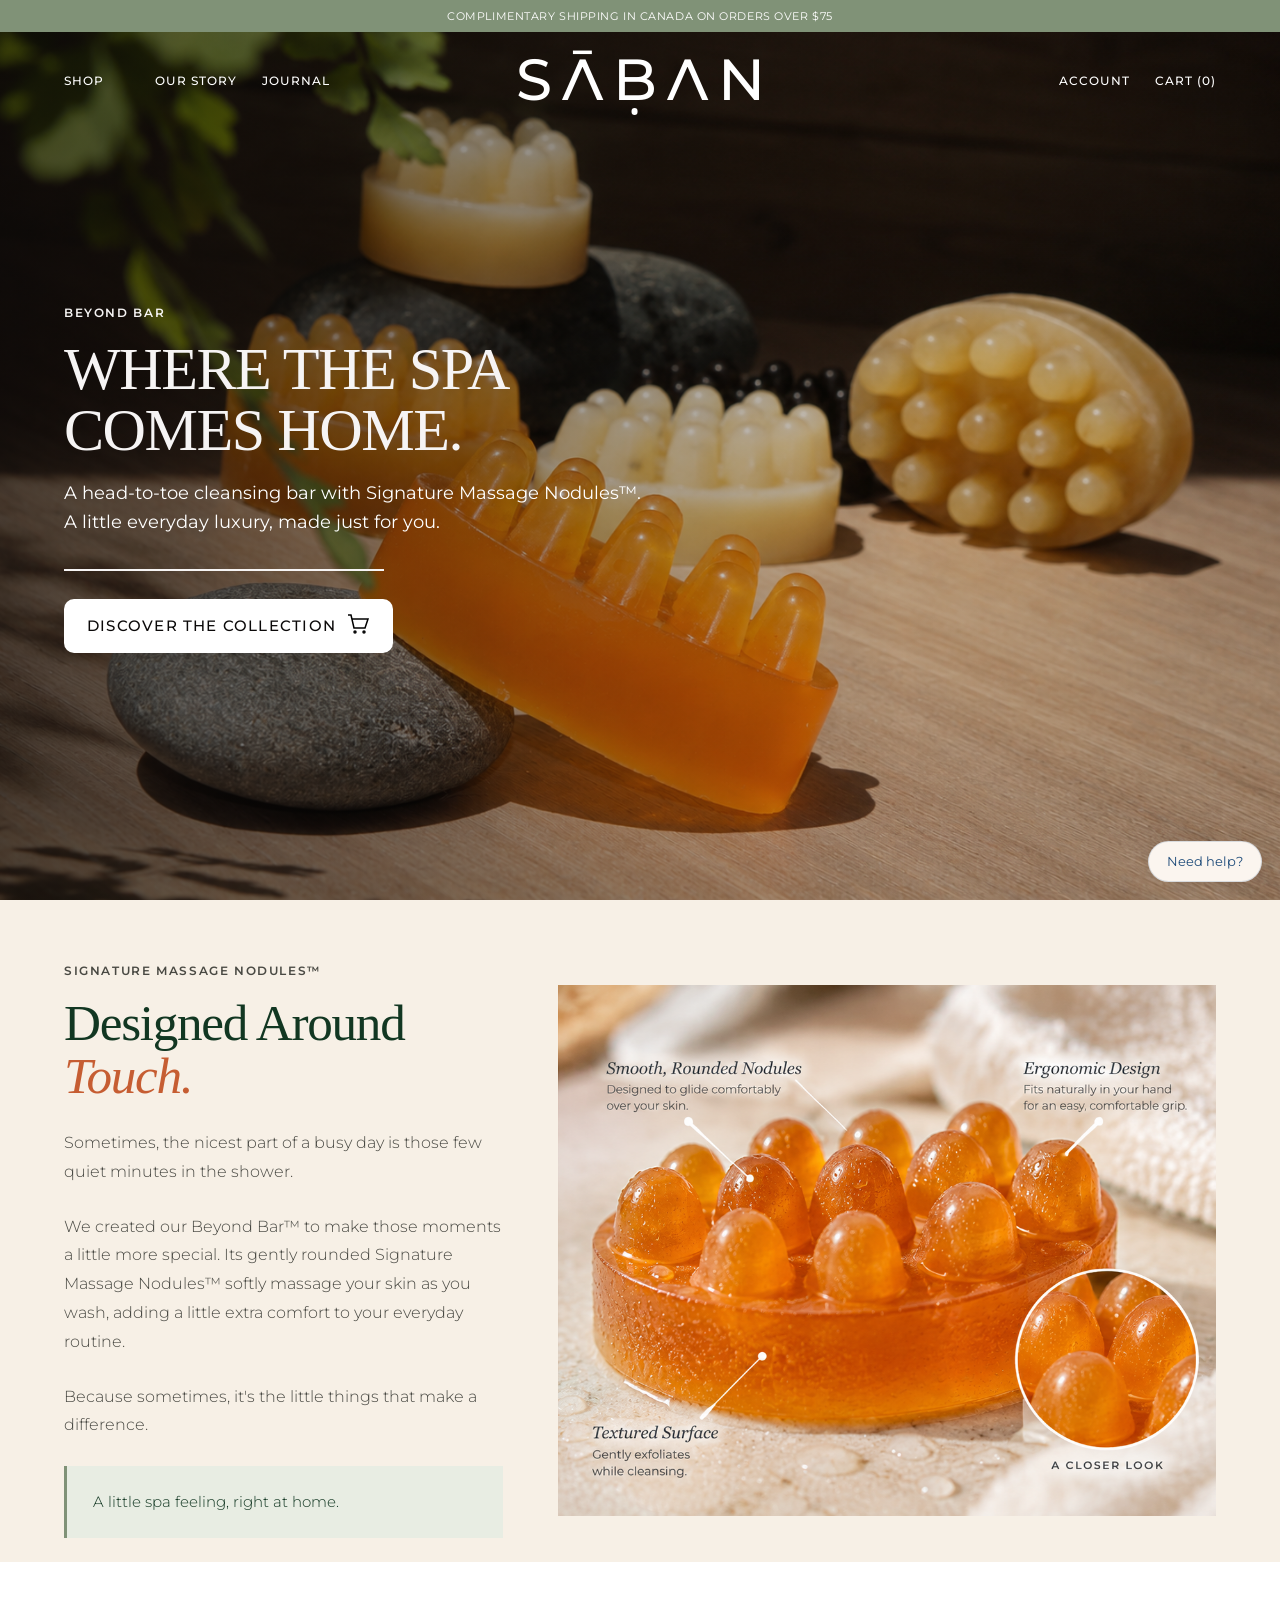
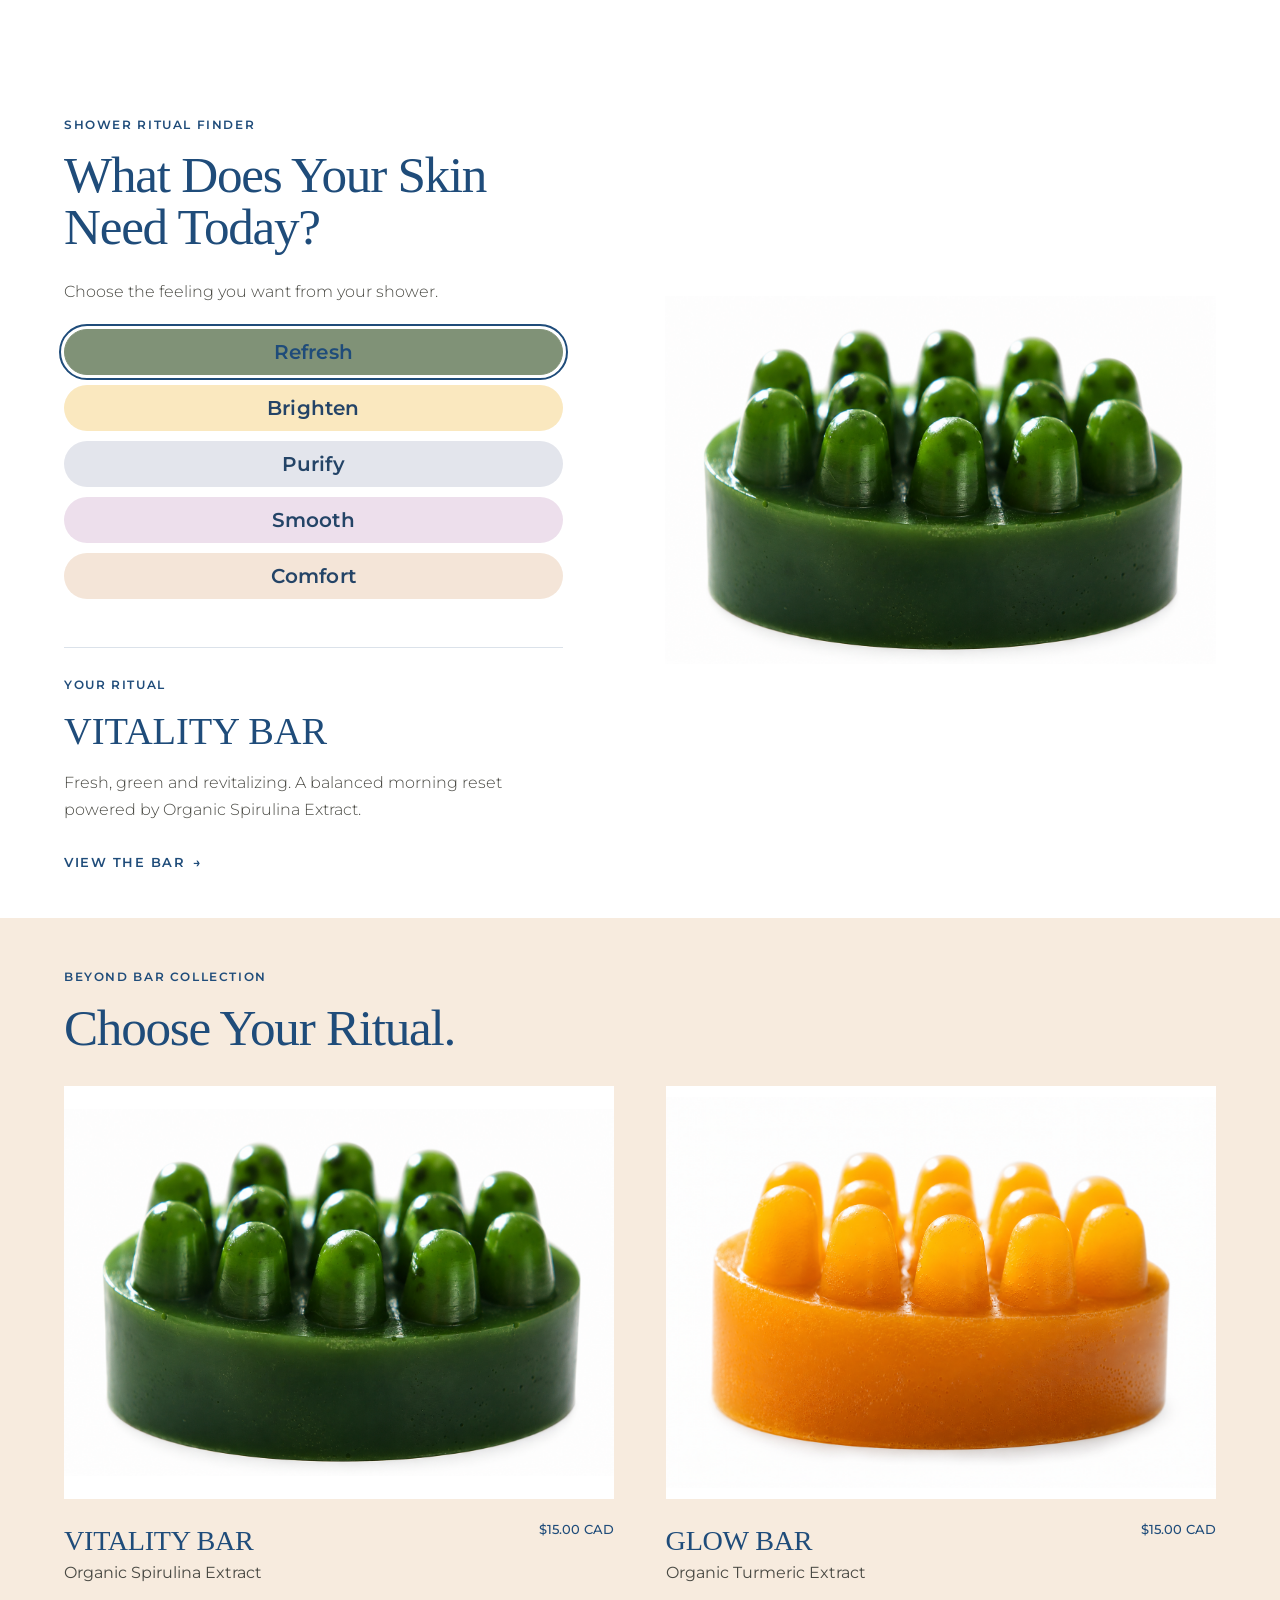
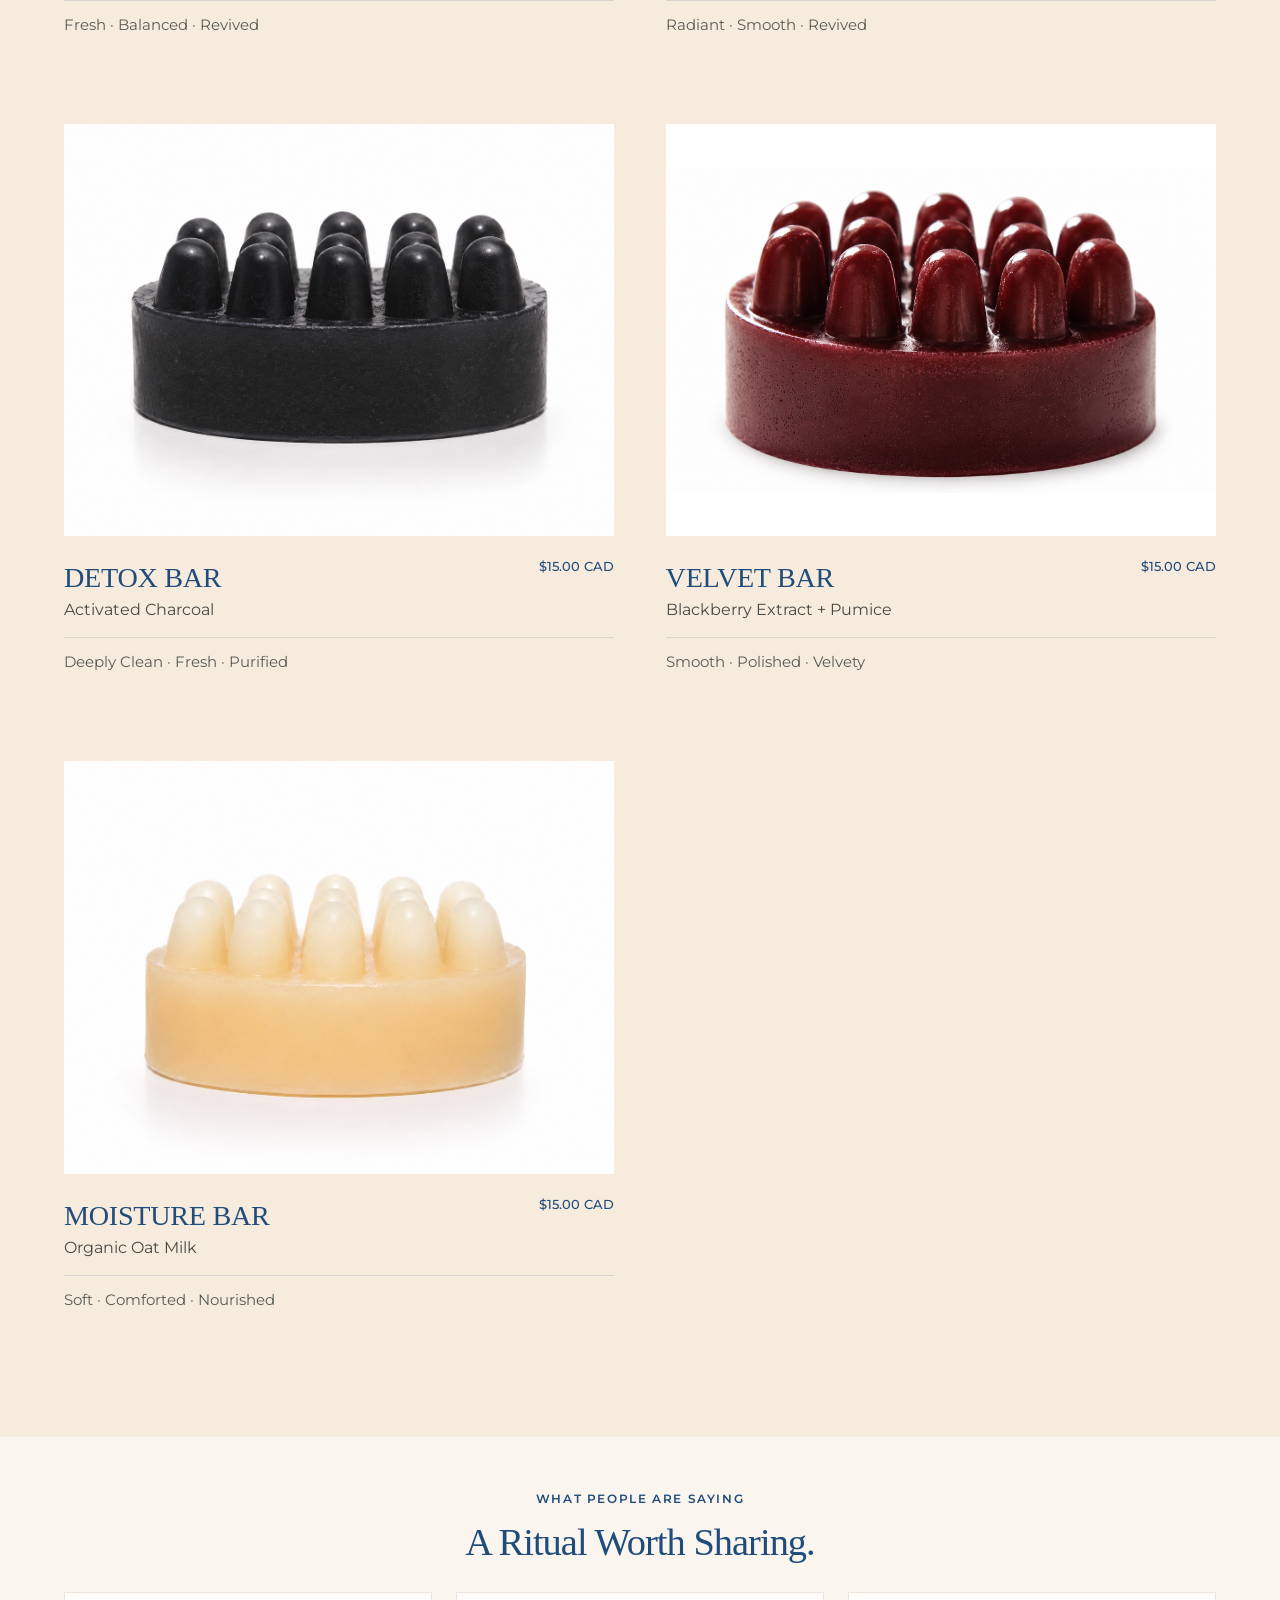
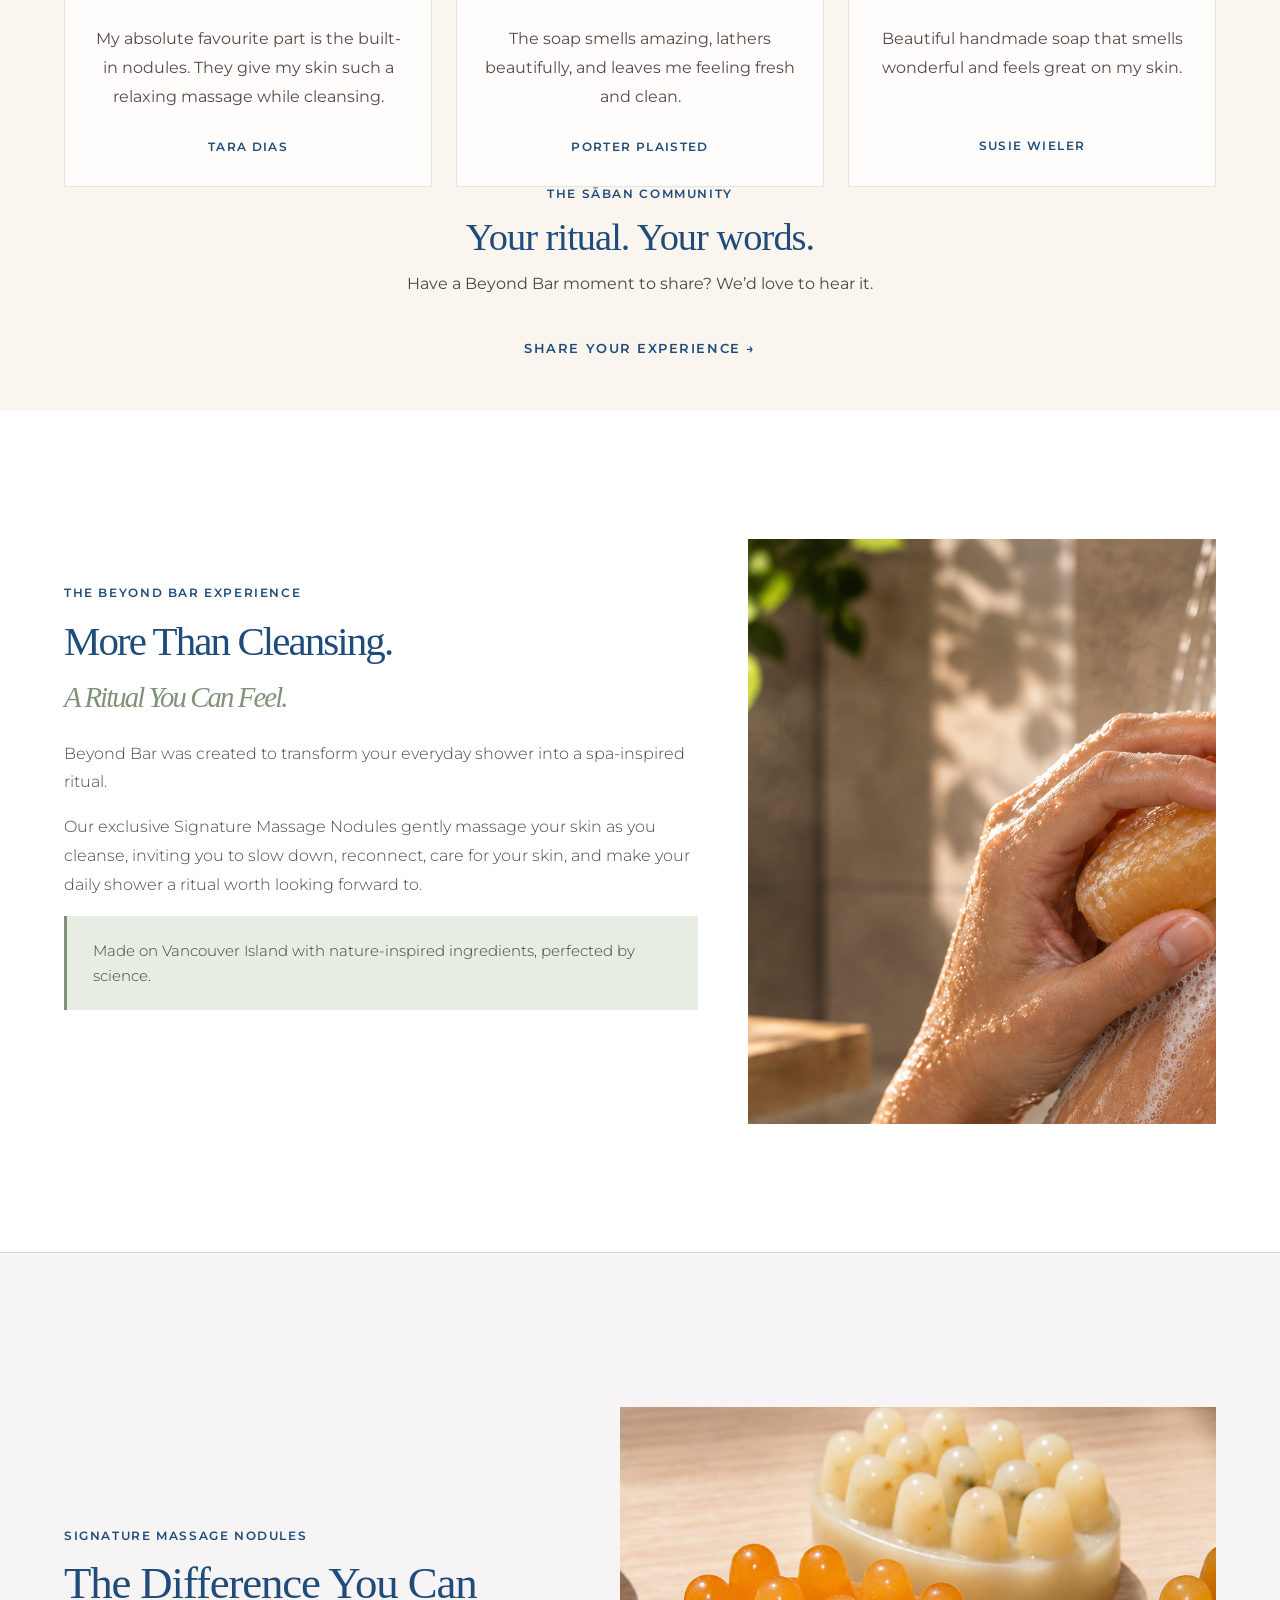
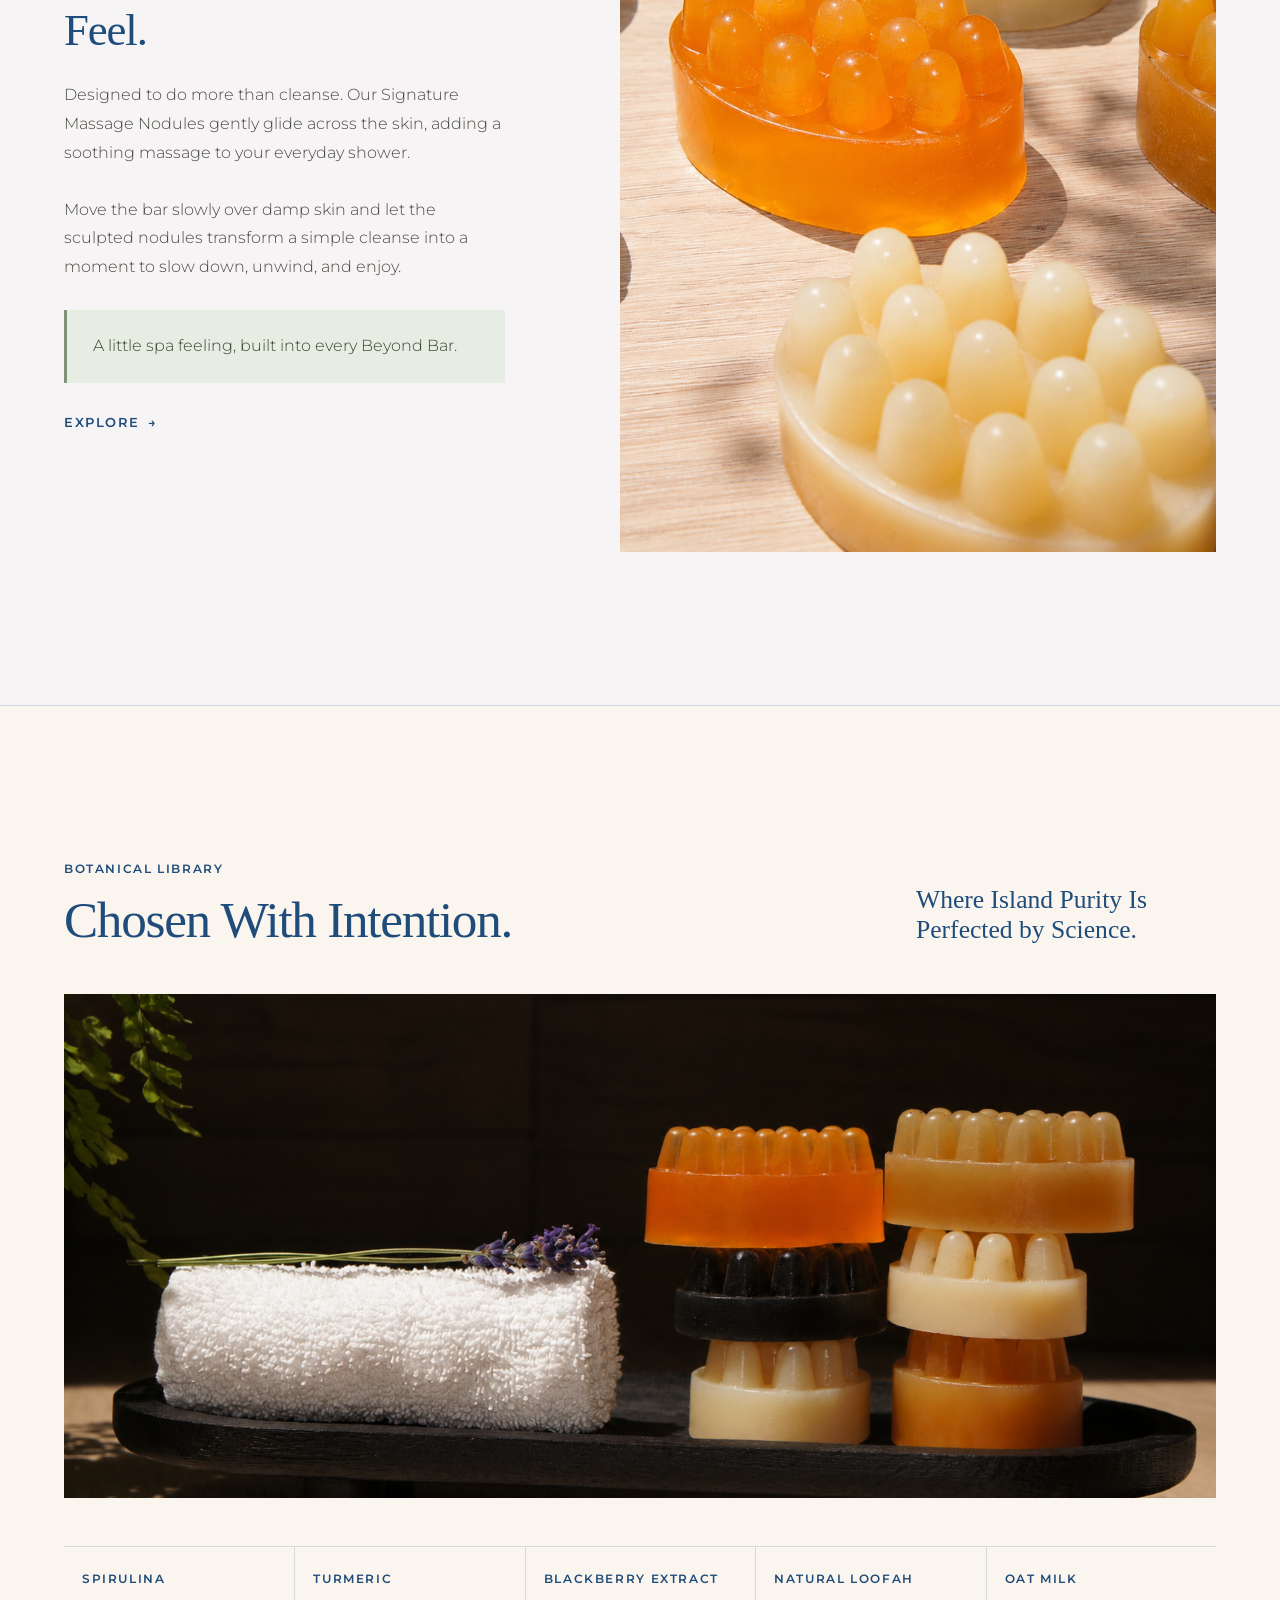
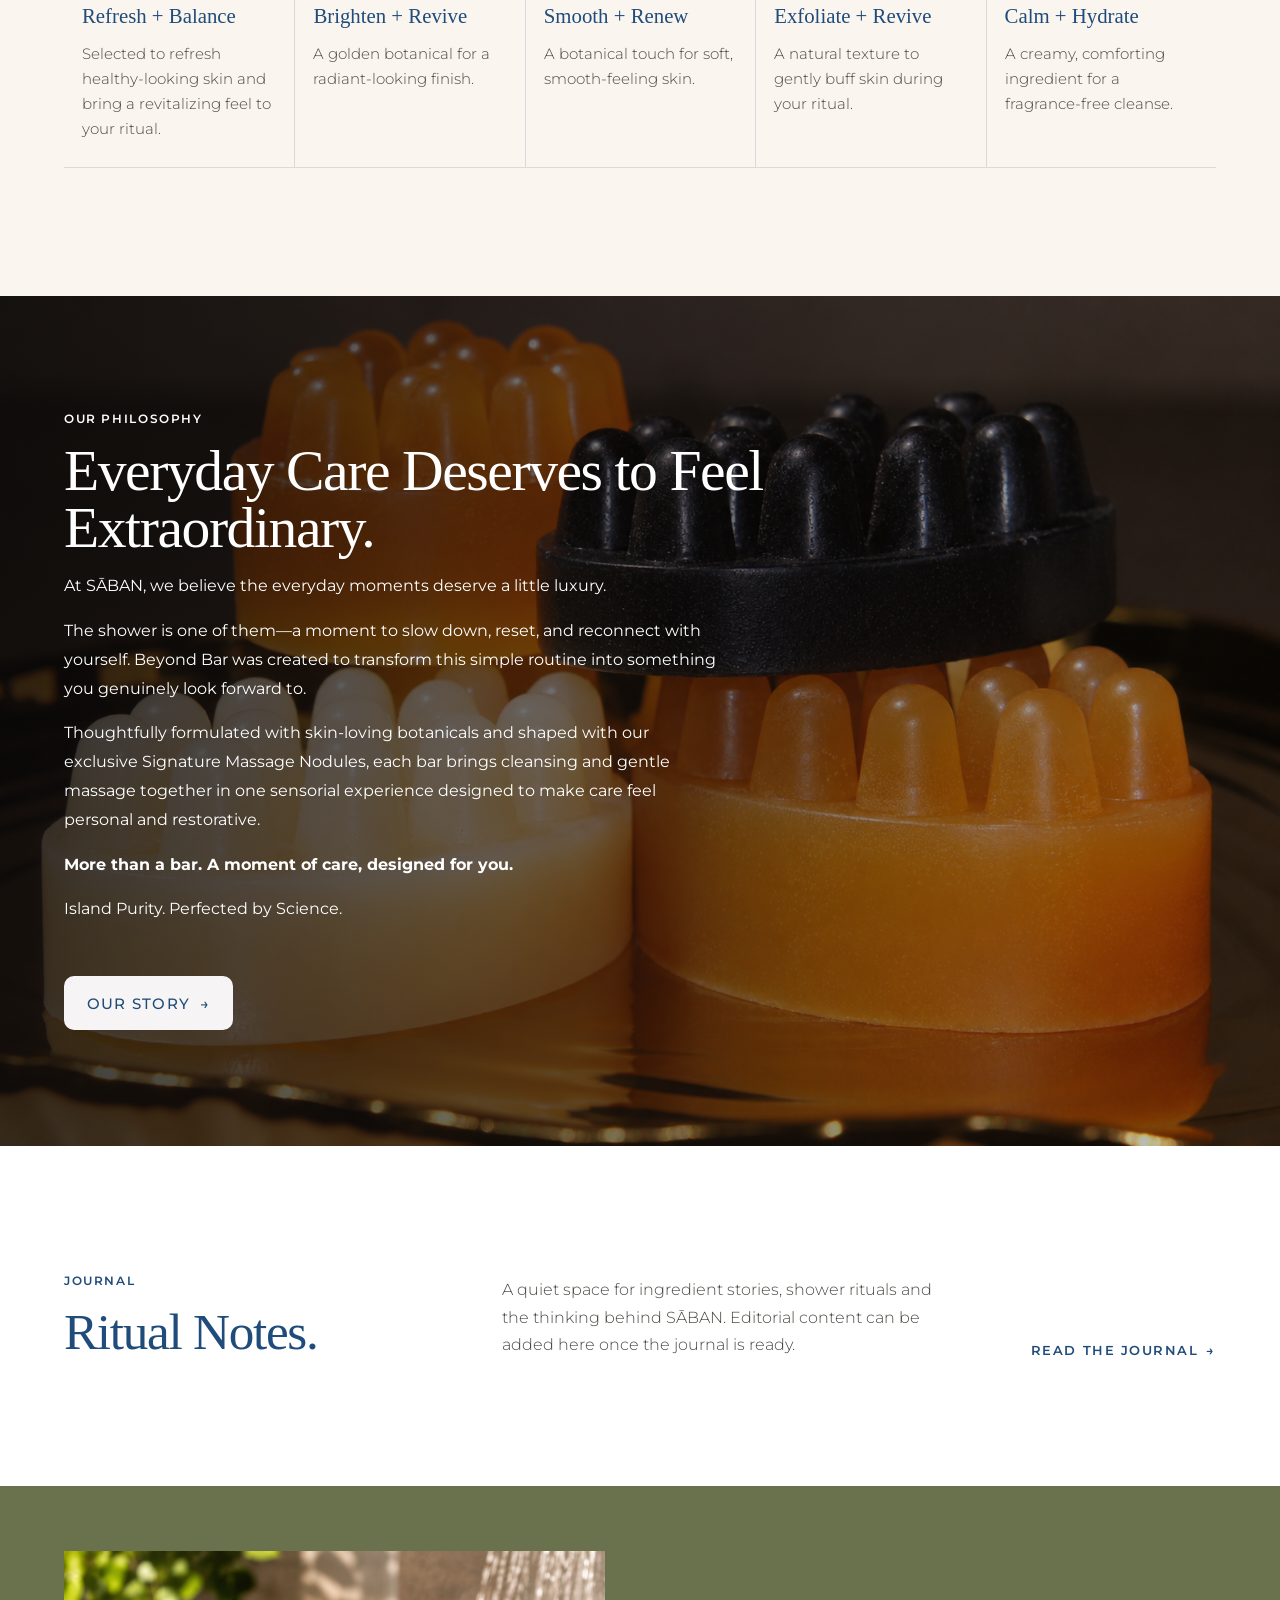
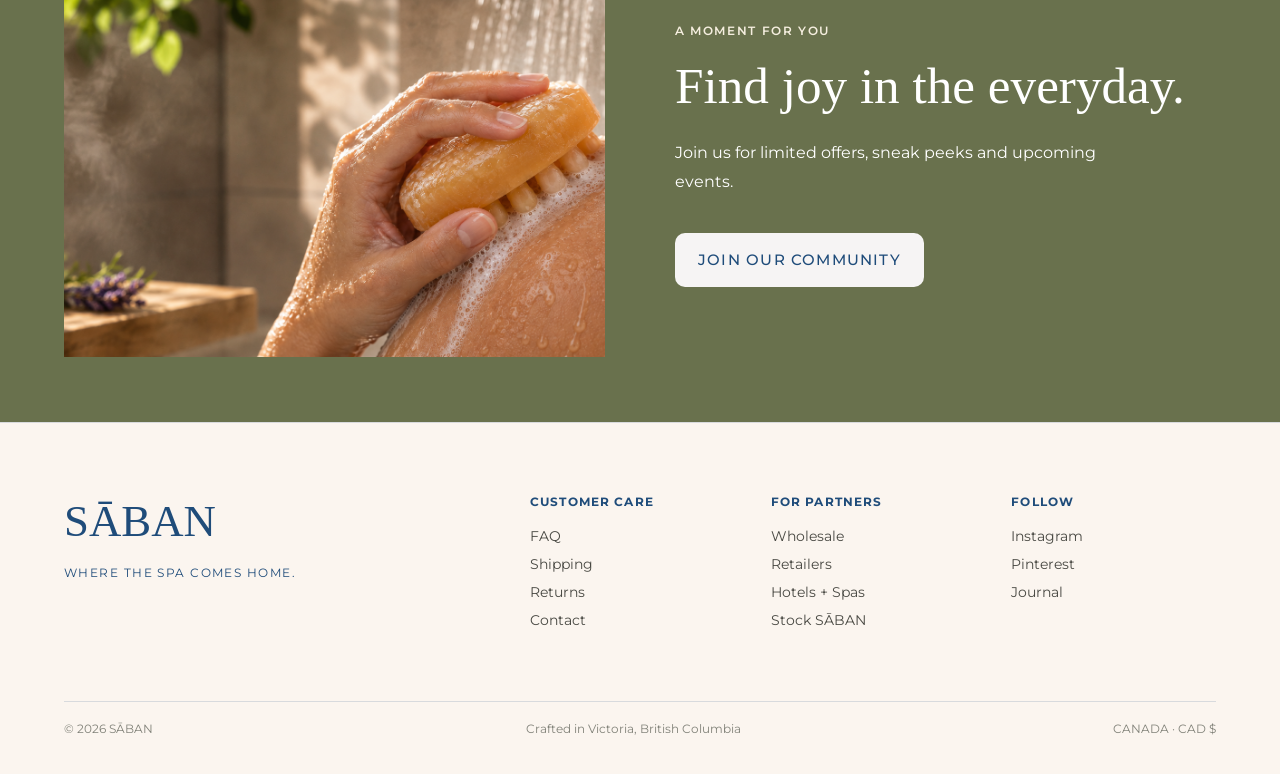
==== index.html @ e42c6128 "Update image source for Velvet Bar product" ====
<!DOCTpeg  html>
<html lang="en">
 <head>
  <meta charset="utf-8"/>
  <meta content="width=device-width, initial-scale=1.0" name="viewport"/>
<meta name="description" content="Discover SĀBAN's handcrafted cleansing bars with Signature Massage Nodules™. Thoughtfully made in Victoria, BC. Where the Spa Comes Home.">
 
<title>SĀBAN | Luxury Head-to-Toe Cleansing Bars Made in Victoria, BC</title>

  <link href="https://fonts.googleapis.com" rel="preconnect"/>
  <link crossorigin="" href="https://fonts.gstatic.com" rel="preconnect"/>
  <link href="https://fonts.googleapis.com/css2?family=Montserrat:wght@200;300;400;500;600&amp;display=swap" rel="stylesheet"/>
  <link href="style.css" rel="stylesheet"/>
 </head>
 <body>
  <a class="skip-link" href="#main-content">
   Skip to content
  </a>
  <!-- =========================
         HEADER
   ========================== -->
  <header class="site-header" data-site-header="">
   <div class="header-offer-container">
    <p class="header-offer">
     COMPLIMENTARY SHIPPING IN CANADA ON ORDERS OVER $75
    </p>
   </div>
   <div class="header-container">
    <button aria-controls="mobile-navigation" aria-expanded="false" aria-label="Open navigation" class="mobile-menu-button" data-menu-button="" type="button">
     <span>
     </span>
     <span>
     </span>
    </button>
    <nav aria-label="Main navigation" class="nav-left">
     <ul class="nav-list">
      <li>
       <a href="shop.html">
        SHOP
       </a>
      </li>
      <li>
       </a>
      </li>
      <li>
       <a href="about.html">
        OUR STORY
       </a>
      </li>
      <li>
       <a href="#journal">
        JOURNAL
       </a>
      </li>
     </ul>
    </nav>
    <p class="header-title">
     <a aria-label="SĀBAN home" class="logo-link" href="#top">
      <span class="logo-s">
       S
      </span>
      <span class="logo-a1">
       Ʌ̄
      </span>
      <span class="logo-b b-dot">
       B
      </span>
      <span class="logo-a2">
       Ʌ
      </span>
      <span class="logo-n">
       N
      </span>
     </a>
    </p>
    <nav aria-label="Utility navigation" class="nav-right">
     <ul class="nav-list nav-utility">
      <li class="utility-desktop">
       </a>
      </li>
      <li class="utility-desktop">
       <a aria-label="Account" href="#">
        ACCOUNT
       </a>
      </li>
      <li>
       <a aria-label="Cart" href="#">
        CART
        <span aria-hidden="true">
         (0)
        </span>
       </a>
      </li>
     </ul>
    </nav>
   </div>
   <!-- MOBILE MENU -->
   <nav aria-label="Mobile navigation" class="mobile-navigation" data-mobile-navigation="" hidden="" id="mobile-navigation">
    <a href="shop.html">
     SHOP
    </a>
    <a href="#experience">
     EXPERIENCE
    </a>
    <a href="about.html">
     OUR STORY
    </a>
    <a href="#journal">
     JOURNAL
    </a>
    <a href="#">
     SEARCH
    </a>
    <a href="#">
     ACCOUNT
    </a>
   </nav>
  </header>
  <main id="main-content">
   <!-- =========================
             V1 HERO
             Intentionally kept close
             to the original design.
        ========================== -->
   <section aria-labelledby="hero-title" class="hero" id="top">
    <img alt="SĀBAN body cleansing bars" class="hero-image" fetchpriority="high" src="photos/photo-1.png"/>
    <div class="hero-content">
     <p class="eyebrow hero-eyebrow">
      BEYOND BAR
     </p>
     <h1 class="hero-copy-title" id="hero-title">
      WHERE THE SPA COMES HOME.
     </h1>
     
<p class="hero-description" style="color: #ffffff !important; font-size: 18px; line-height: 1.6; max-width: 650px;">

A head-to-toe cleansing bar with Signature Massage Nodules™.<br>
A little everyday luxury, made just for you.

</p>

     <hr class="hero-divider"/>
     <a class="button button-primary" href="shop.html">
      <span>
       DISCOVER THE COLLECTION
      </span>
      <img alt="" aria-hidden="true" class="cta-cart-icon" src="icons/cart.svg"/>
     </a>
    </div>
   </section>
   
   <!-- =========================
       PRODUCT PRINCIPLES
========================= -->


         
   <section class="about-nodules">
    <div class="section-shell about-nodules-grid">
     <div class="about-editorial-copy">
      <p class="eyebrow">
       SIGNATURE MASSAGE NODULES™
      </p>
      <h2 class="section-heading saban-touch-heading">
  <span>Designed Around</span>
  <span class="saban-touch-accent">Touch.</span>
</h2>
     
<p>
  Sometimes, the nicest part of a busy day is those few quiet minutes in the shower.
</p>

<p>
  We created our Beyond Bar™ to make those moments a little more special. Its gently rounded Signature Massage Nodules™ softly massage your skin as you wash, adding a little extra comfort to your everyday routine.
</p>

<p>
  Because sometimes, it's the little things that make a difference.
</p>

      
<p class="sage-note">
  A little spa feeling, right at home.
</p>

     </div>
     <figure class="about-editorial-image">
      <img alt="Close view of smooth rounded nodules and ergonomic Beyond Bar shape" loading="lazy" src="photos/nodules-closeup.png"/>
     </figure>
    </div>
  </section>
   <!-- =========================
             SHOWER RITUAL FINDER
        ========================== -->
   <section aria-labelledby="ritual-title" class="ritual-finder section" id="ritual-finder">
    <div class="section-shell ritual-grid">
     <div class="ritual-copy">
      <p class="feature-number">
      </p>
      <p class="eyebrow">
       SHOWER RITUAL FINDER
      </p>
      <h2 class="section-heading" id="ritual-title">
       What Does Your Skin Need Today?
      </h2>
      <p class="ritual-instruction">
       Choose the feeling you want from your shower.
      </p>
      <div aria-label="Choose a ritual goal" class="ritual-options" role="group">
       <button aria-pressed="true" class="is-active" data-ritual="refresh" type="button">
        Refresh
       </button>
       <button aria-pressed="false" data-ritual="brighten" type="button">
        Brighten
       </button>
       <button aria-pressed="false" data-ritual="purify" type="button">
        Purify
       </button>
       <button aria-pressed="false" data-ritual="smooth" type="button">
        Smooth
       </button>
       <button aria-pressed="false" data-ritual="comfort" type="button">
        Comfort
       </button>
      </div>
      <div aria-live="polite" class="ritual-result">
       <p class="eyebrow">
        YOUR RITUAL
       </p>
       <h3 data-ritual-name="">
        VITALITY BAR
       </h3>
       <p data-ritual-copy="">
        Fresh, green and revitalizing.
                            A balanced morning reset powered by
                            Organic Spirulina Extract.
       </p>
       <a class="text-link" data-ritual-link="" href="vitality.html">
        VIEW THE BAR
        <span aria-hidden="true">
         →
        </span>
       </a>
      </div>
     </div>
     <figure class="ritual-media">
      <img alt="Vitality Bar" data-ritual-image="" loading="lazy" src="photos/Vitality bar.png"/>
     </figure>
    </div>
   </section>

<section aria-labelledby="collection-title" class="collection section" id="collection">
    <div class="section-shell">
     <p class="feature-number">
     </p>
     <div class="section-heading-row">
      <div>
       <p class="eyebrow">
        BEYOND BAR COLLECTION
       </p>
       <h2 class="section-heading" id="collection-title">
        Choose Your Ritual.
       </h2>
      </div>
      
     </div>
     <div class="product-grid">
      <!-- VITALITY -->
      <article class="product-card" id="vitality">
       <a aria-label="View Vitality Bar" class="product-image-link" href="vitality.html">
        <img alt="Vitality Bar with Signature Massage Nodules" loading="lazy" src="photos/Vitality bar.png"/>
       </a>
       <div class="product-card-copy">
        <div>
         <h3>
          <a href="vitality.html">
           VITALITY BAR
          </a>
         </h3>
         <p>
          Organic Spirulina Extract
         </p>
        </div>
        <p class="product-price">
         $15.00 CAD
        </p>
       </div>
       <p class="product-feel">
        Fresh · Balanced · Revived
       </p>
       </ul>
      </article>
      <!-- GLOW -->
      <article class="product-card" id="glow">
       <a aria-label="View Glow Bar" class="product-image-link" href="glow.html">
       <img alt="Glow Bar with Signature Massage Nodules" loading="lazy" src="photos/Glow massage bar (1).png"/>
       </a>
       <div class="product-card-copy">
        <div>
         <h3>
          <a href="glow.html">
           GLOW BAR
          </a>
         </h3>
         <p>
          Organic Turmeric Extract
         </p>
        </div>
        <p class="product-price">
         $15.00 CAD
        </p>
       </div>
       <p class="product-feel">
        Radiant · Smooth · Revived
       </p>
      </article>
      <!-- DETOX -->
      <article class="product-card" id="detox">
       <a aria-label="View Detox Bar" class="product-image-link" href="detox.html">
        <img alt="Detox Bar with Signature Massage Nodules" loading="lazy" src="photos/soap4.png"/>
       </a>
       <div class="product-card-copy">
        <div>
         <h3>
          <a href="detox.html">
           DETOX BAR
          </a>
         </h3>
         <p>
          Activated Charcoal
         </p>
        </div>
        <p class="product-price">
         $15.00 CAD
        </p>
       </div>
       <p class="product-feel">
        Deeply Clean · Fresh · Purified
       </p>
      </article>
      <!-- VELVET -->
      <article class="product-card" id="velvet">
       <a aria-label="View Velvet Bar" class="product-image-link" href="velvet.html">
        <img alt="Velvet Bar with Signature Massage Nodules" loading="lazy" src="photos/Velvet Soap Bar.png"/>
       </a>
       <div class="product-card-copy">
        <div>
         <h3>
          <a href="velvet.html">
           VELVET BAR
          </a>
         </h3>
         <p>
          Blackberry Extract + Pumice
         </p>
        </div>
        <p class="product-price">
         $15.00 CAD
        </p>
       </div>
       <p class="product-feel">
        Smooth · Polished · Velvety
       </p>
      </article>
      <!-- MOISTURE -->
      <article class="product-card" id="moisture">
       <a aria-label="View Moisture Bar" class="product-image-link" href="moisture.html">
        <img alt="Moisture Bar with Signature Massage Nodules" loading="lazy" src="photos/soap5.png"/>
       </a>
       <div class="product-card-copy">
        <div>
         <h3>
          <a href="moisture.html">
           MOISTURE BAR
          </a>
         </h3>
         <p>
          Organic Oat Milk
         </p>
        </div>
        <p class="product-price">
         $15.00 CAD
        </p>
       </div>
       <p class="product-feel">
        Soft · Comforted · Nourished
       </p>
      </article>
     </div>
    </div>
   </section>
   <section aria-labelledby="testimonials-title" class="testimonials section">
  
    <div class="section-shell">
         <p class="eyebrow">WHAT PEOPLE ARE SAYING</p>

         <h2 class="section-heading">
              A Ritual Worth Sharing.
         </h2>

         <div class="testimonials-grid">

              <article class="testimonial-card">
                   <p class="testimonial-quote">
                        My absolute favourite part is the built-in nodules. They give my skin such a relaxing massage while cleansing.
                   </p>

                   <p class="testimonial-author">
                        Tara Dias
                   </p>
              </article>

              <article class="testimonial-card">
                   <p class="testimonial-quote">
                        The soap smells amazing, lathers beautifully, and leaves me feeling fresh and clean.
                   </p>

                   <p class="testimonial-author">
                       Porter PlaisTed
                   </p>
              </article>

              <article class="testimonial-card">
                   <p class="testimonial-quote">
                        Beautiful handmade soap that smells wonderful and feels great on my skin.
                   </p>

                   <p class="testimonial-author">
                        <br> <br> Susie Wieler
                   </p>
              </article>

         </div>
    </div>
    
    <div class="section-shell">
     <p class="eyebrow">
      THE SĀBAN COMMUNITY
     </p>
     <h2 class="section-heading" id="testimonials-title">
      Your ritual. Your words.
     </h2>
     <div data-testimonials="">
     </div>
     <p data-review-invitation="">
      Have a Beyond Bar moment to share? We’d love to hear it.
     </p>
     <a class="text-link" href="contact.html">
      SHARE YOUR EXPERIENCE →
     </a>
    </div>
   </section>
   <!-- =========================
             THE EXPERIENCE
        ========================== -->
   <section aria-labelledby="experience-title" class="experience-intro section" id="experience">
    <div class="section-shell experience-intro-grid">
     <div class="experience-copy">
      <p class="eyebrow">
       THE BEYOND BAR EXPERIENCE
      </p>
      <h2 class="display-heading" id="experience-title">
       <span class="experience-title-main">
        More Than Cleansing.
       </span>
       <span class="experience-title-sub">
        A Ritual You Can Feel.
       </span>
      </h2>
      <div class="lead-copy">
       <p>
        Beyond Bar was created to transform your everyday shower into a spa-inspired ritual.
       </p>
       <p>
        Our exclusive Signature Massage Nodules gently massage your skin as you cleanse, inviting you to slow down, reconnect, care for your skin, and make your daily shower a ritual worth looking forward to.
       </p>
       <p class="sage-note">
        Made on Vancouver Island with nature-inspired ingredients, perfected by science.
       </p>
      </div>
       <span aria-hidden="true">
       </span>
      </a>
     </div>
     <figure class="editorial-media experience-intro-media">
      <img alt="SĀBAN Beyond Bar collection arranged in warm natural light" loading="lazy" src="photos/shower-ritual.png"/>
     </figure>
    </div>
   </section>
   <!-- =========================
             EXPERIENCE DETAILS
        ========================== -->
   <section aria-label="SĀBAN experience features" class="experience-details" id="experience-details">
    <!-- 01 -->
    <!-- 02 -->
    <article class="feature-row section-shell">
     <div class="feature-copy">
      <p class="eyebrow">
       SIGNATURE MASSAGE NODULES
      </p>
      <h2 class="feature-heading">
       The Difference You Can Feel.
      </h2>
      <p>
       Designed to do more than cleanse. Our Signature Massage Nodules gently glide across the skin, adding a soothing massage to your everyday shower.
      </p>
      <p>
       Move the bar slowly over damp skin and let the sculpted nodules transform a simple cleanse into a moment to slow down, unwind, and enjoy.
      </p>
      <p class="sage-note">
       A little spa feeling, built into every Beyond Bar.
      </p>
      <a class="text-link" href="about.html">
       EXPLORE
       <span aria-hidden="true">
        →
       </span>
      </a>
     </div>
     <figure class="editorial-media" id="nodules">
      <img alt="Overhead view of SĀBAN bars showing the Signature Massage Nodules" loading="lazy" src="photos/nodules-collection.png"/>
     </figure>
    </article>
   </section>
   <!-- =========================
             COLLECTION
        ========================== -->
   
   
   <!-- =========================
             BOTANICAL LIBRARY
        ========================== -->
   <section aria-labelledby="botanical-title" class="botanical section" id="botanical-library">
    <div class="section-shell">
     <div class="botanical-heading">
      <div>
       <p class="feature-number">
       </p>
       <p class="eyebrow">
        BOTANICAL LIBRARY
       </p>
       <h2 class="section-heading" id="botanical-title">
        Chosen With Intention.
       </h2>
      </div>
      <p class="botanical-aside">
       Where Island Purity Is Perfected by Science.
      </p>
     </div>
     <!--
                    Replace this with dedicated botanical
                    photography later if/when available.
                -->
     <figure class="botanical-media">
      <img alt="SĀBAN Beyond Bar collection photographed from above" loading="lazy" src="photos/photo-2.png"/>
     </figure>
     <div class="botanical-grid">
      <article>
       <p class="eyebrow">
        Spirulina
       </p>
       <h3>
        Refresh + Balance
       </h3>
       <p>
        Selected to refresh healthy-looking skin and bring a revitalizing feel to your ritual.
       </p>
      </article>
      <article>
       <p class="eyebrow">
        Turmeric
       </p>
       <h3>
        Brighten + Revive
       </h3>
       <p>
        A golden botanical for a radiant-looking finish.
       </p>
      </article>
      <article>
       <p class="eyebrow">
        Blackberry Extract
       </p>
       <h3>
        Smooth + Renew
       </h3>
       <p>
        A botanical touch for soft, smooth-feeling skin.
       </p>
      </article>
      <article>
       <p class="eyebrow">
        Natural Loofah
       </p>
       <h3>
        Exfoliate + Revive
       </h3>
       <p>
        A natural texture to gently buff skin during your ritual.
       </p>
      </article>
      <article>
       <p class="eyebrow">
        Oat Milk
       </p>
       <h3>
        Calm + Hydrate
       </h3>
       <p>
        A creamy, comforting ingredient for a fragrance-free cleanse.
       </p>
      </article>
     </div>
    </div>
   </section>
   <!-- =========================
             OUR STORY
        ========================== -->
   <section aria-labelledby="story-title" class="story" id="story">
    <img alt="SĀBAN spa-inspired brand atmosphere" class="story-image" loading="lazy" src="photos/collection-story.png"/>
    <div class="story-overlay">
    </div>
    <div class="section-shell story-content">
     <p class="eyebrow">
      OUR PHILOSOPHY
     </p>
     <h2 class="story-title" id="story-title">
      Everyday Care Deserves to Feel Extraordinary.
     </h2>
     <div class="story-copy">
      <p>
       At SĀBAN, we believe the everyday moments deserve a little luxury.
      </p>
      <p>
       The shower is one of them—a moment to slow down, reset, and reconnect with yourself. Beyond Bar was created to transform this simple routine into something you genuinely look forward to.
      </p>
      <p>
       Thoughtfully formulated with skin-loving botanicals and shaped with our exclusive Signature Massage Nodules, each bar brings cleansing and gentle massage together in one sensorial experience designed to make care feel personal and restorative.
      </p>
      <p>
       <strong>
        More than a bar. A moment of care, designed for you.
       </strong>
      </p>
      <p>
       Island Purity. Perfected by Science.
      </p>
     </div>
     <a class="button button-light" href="about.html">
      OUR STORY
      <span aria-hidden="true">
       →
      </span>
     </a>
    </div>
   </section>
   <!-- =========================
             JOURNAL
        ========================== -->
   <section aria-labelledby="journal-title" class="journal section" id="journal">
    <div class="section-shell journal-grid">
     <div>
      <p class="eyebrow">
       JOURNAL
      </p>
      <h2 class="section-heading" id="journal-title">
       Ritual Notes.
      </h2>
     </div>
     <p>
      A quiet space for ingredient stories,
                    shower rituals and the thinking behind SĀBAN.
                    Editorial content can be added here once
                    the journal is ready.
     </p>
     <a class="text-link" href="#">
      READ THE JOURNAL
      <span aria-hidden="true">
       →
      </span>
     </a>
    </div>
   </section>
  </main>
  <!-- =========================
         FOOTER
    ========================== -->
  <section class="community-banner">
   <div class="section-shell community-grid">
    <img alt="Beyond Bar as part of a relaxing shower ritual" loading="lazy" src="photos/shower-ritual.png"/>
    <div>
     <p class="eyebrow">
      A MOMENT FOR YOU
     </p>
     <h2>
      Find joy in the everyday.
     </h2>
     <p>
      Join us for limited offers, sneak peeks and upcoming events.
     </p>
     <button class="button button-light" data-open-community="" type="button">
      JOIN OUR COMMUNITY
     </button>
    </div>
   </div>
  </section>
  <footer class="site-footer">
   <div class="section-shell footer-top">
    <div class="footer-brand">
     <a aria-label="SĀBAN home" class="footer-logo" href="#top">
      SĀBAN
     </a>
     <p>
      WHERE THE SPA COMES HOME.
     </p>
    </div>
    <div class="footer-groups">
     <div>
      <h2>
       CUSTOMER CARE
      </h2>
      <a href="faq.html">
       FAQ
      </a>
      <a href="shipping.html#shipping">
       Shipping
      </a>
      <a href="shipping.html#returns">
       Returns
      </a>
      <a href="contact.html">
       Contact
      </a>
     </div>
     <div>
      <h2>
       FOR PARTNERS
      </h2>
      <a href="contact.html">
       Wholesale
      </a>
      <a href="contact.html">
       Retailers
      </a>
      <a href="contact.html">
       Hotels + Spas
      </a>
      <a href="contact.html">
       Stock SĀBAN
      </a>
     </div>
     <div>
      <h2>
       FOLLOW
      </h2>
      <a href="#">
       Instagram
      </a>
      <a href="#">
       Pinterest
      </a>
      <a href="#journal">
       Journal
      </a>
     </div>
    </div>
   </div>
   <div class="section-shell footer-bottom">
    <p>
     ©
     <span data-year="">
     </span>
     SĀBAN
    </p>
    <p>
     Crafted in Victoria, British Columbia
    </p>
    <p>
     CANADA · CAD $
     <span class="payment-methods" data-payment-methods="" hidden="">
     </span>
    </p>
   </div>
  </footer>
  <script src="config.js">
  </script>
  <script defer="" src="script.js">
  </script>
  <dialog aria-labelledby="community-title" class="community-dialog">
   <button aria-label="Close community signup" class="dialog-close" type="button">
    ×
   </button>
   <div class="community-dialog-copy">
    <p class="eyebrow">
     SĀBAN
    </p>
    <h2 id="community-title">
     Join Our Community
    </h2>
    <p>
     Sign up for limited offers, sneak peeks and upcoming events.
    </p>
    <form data-newsletter="">
     <label for="newsletter-email">
      Email address
     </label>
     <input autocomplete="email" id="newsletter-email" name="email" placeholder="Email" required="" type="email"/>
     <label class="consent">
      <input name="consent" required="" type="checkbox"/>
      I agree to receive SĀBAN emails. I can unsubscribe at any time.
     </label>
     <button class="button button-light" type="submit">
      SUBSCRIBE
     </button>
     <p data-newsletter-status="" role="status">
     </p>
    </form>
   </div>
  </dialog>
  <a aria-label="Contact SĀBAN for help" class="help-bubble" href="contact.html">
   Need help?
  </a>
 </body>
</html>
---- style.css ----
:root {
    --Dusk-Blue: #1F4C7A;
    --Spicy-Paprika: #D76133;
    --Dusty-Olive: #809277;
    --Warm-Ivory: #F6F4F4;
    --Linen: #FBF5EF;

    --White: #FFFFFF;
    --Ink: #0B0909;
    --Text: #494943;
    --Muted: #818279;
    --Collection-Background: #F7EBDE;

    --Primary-font: "Avenir Next", "Montserrat", sans-serif;
    --Secondary-font: "Montserrat", sans-serif;

    --header-offer-height: 32px;
    --header-nav-height: 96px;

    --page-gutter: clamp(20px, 5vw, 72px);
    --content-width: 1280px;

    --line: rgba(31, 76, 122, 0.16);
}


/* ==============================
   GLOBAL
================================ */

*,
*::before,
*::after {
    box-sizing: border-box;
}


html {
    scroll-behavior: smooth;
}


body {
    margin: 0;

    color: var(--Text);
    background: #F7F0E6;

    font-family: var(--Secondary-font);

    -webkit-font-smoothing: antialiased;
}


body.menu-open {
    overflow: hidden;
}


img {
    display: block;

    width: 100%;
    max-width: 100%;
}


a {
    color: inherit;
}


button,
a {
    -webkit-tap-highlight-color: transparent;
}


button {
    font: inherit;
}


.skip-link {
    position: fixed;

    top: 8px;
    left: 8px;

    z-index: 3000;

    padding: 10px 14px;

    background: var(--White);
    color: var(--Dusk-Blue);

    transform: translateY(-160%);
}


.skip-link:focus {
    transform: translateY(0);
}


.section {
    padding: clamp(80px, 10vw, 144px) 0;
}


.section-shell {
    width: min(
        calc(100% - (2 * var(--page-gutter))),
        var(--content-width)
    );

    margin-inline: auto;
}



/* ==============================
   TYPOGRAPHY
================================ */

.eyebrow {
    margin: 0 0 16px;

    color: var(--Dusk-Blue);

    font-size: 0.72rem;
    font-weight: 600;
    line-height: 1.35;

    letter-spacing: 0.14em;

    text-transform: uppercase;
}


.display-heading,
.section-heading,
.feature-heading,
.story-title {
    margin: 0;

    color: var(--Dusk-Blue);

    font-family:
        Georgia,
        "Times New Roman",
        serif;

    font-weight: 400;

    letter-spacing: -0.025em;
}


.display-heading {
    max-width: 900px;

    font-size: clamp(
        3rem,
        6vw,
        6.5rem
    );

    line-height: 0.98;
}


.section-heading {
    font-size: clamp(
        2.5rem,
        4vw,
        4.8rem
    );

    line-height: 1.02;
}


.feature-heading {


    font-size: clamp(
        2.1rem,
        3.5vw,
        4.2rem
    );

    line-height: 1.04;
}


.lead-copy {
    max-width: 850px;

    margin: 36px 0 0;

    font-size: clamp(
        1.05rem,
        1.6vw,
        1.35rem
    );

    font-weight: 300;
    line-height: 1.8;
}



/* ==============================
   TEXT LINKS
================================ */

.text-link {
    position: relative;

    display: inline-flex;

    align-items: center;

    gap: 8px;

    margin-top: 32px;

    color: var(--Dusk-Blue);

    font-size: 0.8rem;
    font-weight: 600;

    letter-spacing: 0.12em;

    text-decoration: none;
}


.text-link::after {
    content: "";

    position: absolute;

    right: 0;
    bottom: -6px;
    left: 0;

    height: 1px;

    background: currentColor;

    transform: scaleX(0);
    transform-origin: left;

    transition:
        transform 220ms ease;
}


.text-link:hover::after,
.text-link:focus-visible::after {
    transform: scaleX(1);
}



/* ==============================
   HEADER
================================ */

.site-header {
    position: fixed;

    inset: 0 0 auto;

    z-index: 1000;

    width: 100%;
}


.header-offer-container {
    display: flex;

    align-items: center;
    justify-content: center;

    min-height: var(--header-offer-height);

    padding: 6px 20px;

    background: var(--Dusty-Olive);
}


.header-offer {
    margin: 0;

    color: var(--White);

    font-size: 0.7rem;
    font-weight: 400;

    letter-spacing: 0.05em;

    text-align: center;
}


.header-container {
    display: grid;

    grid-template-columns:
        minmax(0, 1fr)
        auto
        minmax(0, 1fr);

    align-items: center;

    min-height: var(--header-nav-height);

    padding:
        10px
        var(--page-gutter);

    background: transparent;

    border-bottom:
        1px solid transparent;

    transition:
        background-color 220ms ease,
        box-shadow 220ms ease,
        border-color 220ms ease;
}


.nav-left,
.nav-right {
    min-width: 0;
}


.nav-right {
    justify-self: end;
}


.nav-list {
    display: flex;

    align-items: center;

    gap: clamp(
        14px,
        2vw,
        28px
    );

    margin: 0;
    padding: 0;

    list-style: none;
}


.nav-list a {
    position: relative;

    display: inline-block;

    color: var(--Ink);

    font-family: var(--Primary-font);

    font-size: 0.76rem;
    font-weight: 500;

    letter-spacing: 0.08em;

    text-decoration: none;
}


.nav-list a::after {
    content: "";

    position: absolute;

    right: 0;
    bottom: -6px;
    left: 0;

    height: 1px;

    background: currentColor;

    transform: scaleX(0);
    transform-origin: left;

    transition:
        transform 220ms ease;

}



.nav-list a:hover::after,
.nav-list a:focus-visible::after {
    transform: scaleX(1);
}



/* ==============================
   LOGO
================================ */

.header-title {
    display: flex;
    flex: 1;
    align-items: center;
    justify-content: center;
    margin: 0;
    font-family: var(--Primary-font);
    text-align: center;
}

.logo-link {
    display: flex;
    align-items: center;
    gap: 10px;
    color: #FFFFFF;
    font-size: 3.6rem;
    font-weight: 500;
    line-height: 1;
    text-decoration: none;
}

.logo-s,
.logo-a1,
.logo-b,
.logo-a2,
.logo-n {
    color: black;
    transition: color 0.5s ease;
}

.b-dot {
    position: relative;
    display: inline-block;
}

.b-dot::after {
    content: "";
    position: absolute;
    bottom: -0.12em;
    left: 50%;
    width: 0.12em;
    height: 0.12em;
    border-radius: 50%;
    background-color: black;
    transform: translateX(-50%);
    transition: background-color 0.5s ease;
}


/* ==============================
   HEADER HOVER / SCROLL
================================ */

.site-header:hover .header-container,
.site-header.scrolled .header-container,
.site-header.menu-open .header-container {
    background: var(--White);

    border-bottom-color: var(--line);

    box-shadow:
        0 2px 14px
        rgba(0, 0, 0, 0.06);
}


.site-header:hover .logo-s,
.site-header:hover .logo-b,
.site-header:hover .logo-n,
.site-header.scrolled .logo-s,
.site-header.scrolled .logo-b,
.site-header.scrolled .logo-n,
.site-header.menu-open .logo-s,
.site-header.menu-open .logo-b,
.site-header.menu-open .logo-n {
    color: var(--Dusk-Blue);
}


.site-header:hover .logo-a1,
.site-header.scrolled .logo-a1,
.site-header.menu-open .logo-a1 {
    color: var(--Spicy-Paprika);
}


.site-header.menu-open .logo-a2,
.site-header:hover .b-dot::after,
.site-header.scrolled .b-dot::after,
.site-header.menu-open .b-dot::after {
    color: var(--Dusty-Olive);
    background: var(--Dusty-Olive);
}

.site-header:hover .logo-a2,
.site-header.scrolled .logo-a2{
    color: var(--Dusty-Olive)
}


.mobile-menu-button,
.mobile-navigation {
    display: none;
}



/* ==============================
   HERO
================================ */

.hero {
    position: relative;

    width: 100%;

    height: 100vh;
    height: 100svh;

    min-height: 700px;

    overflow: hidden;
}


.hero::after {
    content: "";

    position: absolute;

    inset: 0;

    z-index: 1;

    pointer-events: none;

    background:
        radial-gradient(
            ellipse at 15% 50%,

            rgba(11, 9, 9, 0.25) 0%,
            rgba(11, 9, 9, 0.20) 20%,
            rgba(11, 9, 9, 0.15) 40%,
            rgba(11, 9, 9, 0.10) 60%,
            rgba(11, 9, 9, 0.05) 65%,
            rgba(11, 9, 9, 0) 75%
        );
}


.hero-image {
    position: absolute;

    inset: 0;

    z-index: 0;

    width: 100%;
    height: 100%;

    object-fit: fill;

    object-position: 96% 100%;

    transform:
        translate(7.5%, 5%)
        scale(1.15);
}


.hero-content {
    position: absolute;

    top: 25%;
    left: 7%;

    z-index: 2;

    display: flex;

    flex-direction: column;

    align-items: flex-start;

    width: min(
        560px,
        40vw
    );
}


.hero-eyebrow {
    color: var(--Warm-Ivory);
}


.hero-copy-title {
    margin: 0;

    color: var(--Warm-Ivory);

    font-family: var(--Primary-font);

    font-size: clamp(
        2.75rem,
        3.65vw,
        3.85rem
    );

    font-weight: 400;

    line-height: 1.08;

    letter-spacing: 0.02em;
}


.hero-divider {
    width: 320px;
    max-width: 100%;

    height: 2px;

    margin: 14px 0 28px;

    border: 0;

    background: var(--Warm-Ivory);
}

/* =========================================
   TESTIMONIALS
========================================= */

.testimonials-section {
    padding: clamp(80px, 10vw, 144px) 0;
}


.testimonials-grid {
  display: grid;
  grid-template-columns: repeat(3, 1fr);
  gap: 24px;
  margin-top: 30px;
}

.testimonial-card {
  padding: 32px 28px;
  background: #fffdfb;
  border: 1px solid #eee3da;
}

.testimonial-quote {
  margin: 0;
  color: #514c48;
  font-size: 1rem;
  font-weight: 400;
  line-height: 1.8;
}

.testimonial-author {
    margin: 28px 0 0;

    color: var(--Dusk-Blue);

    font-size: 0.72rem;
    font-weight: 600;
    letter-spacing: 0.12em;

    text-transform: uppercase;
}

@media (max-width: 900px) {
    .testimonials-grid {
        grid-template-columns: 1fr;
    }
}

/* ==============================
   BUTTONS
================================ */

.button {
    display: inline-flex;

    align-items: center;
    justify-content: center;

    gap: 10px;

    min-height: 54px;

    padding: 14px 22px;

    border:
        1px solid transparent;

    border-radius: 10px;

    font-family: var(--Primary-font);

    font-size: 0.95rem;
    font-weight: 500;

    line-height: 1;

    letter-spacing: 0.08em;

    text-decoration: none;

    transition:
        transform 220ms ease,
        background-color 220ms ease,
        color 220ms ease;
}


.button-primary {
    background: #FFFFFF;

    color: var(--Ink);
}


.button-primary:hover {
    background: var(--Dusty-Olive);

    transform:
        translateY(-2px);
}


.button-light {
    background: var(--Warm-Ivory);

    color: var(--Dusk-Blue);
}


.button-light:hover {
    transform:
        translateY(-2px);
}


.cta-cart-icon {
    width: 24px;
    height: 24px;

    flex: 0 0 24px;

    object-fit: contain;

    transform:
        translateY(-2px);
}



/* ==============================
   PRODUCT PROMISES
================================ */

.product-promises-container {
    display: flex;

    align-items: center;
    justify-content: center;

    min-height: 25vh;

    padding: 48px 5%;

    background: var(--Linen);
}


.product-promises {
    display: flex;

    align-items: stretch;
    justify-content: space-between;

    width: 100%;
    max-width: 1200px;

    margin: 0;
    padding: 0;

    color: #040A10;

    list-style: none;
}


.product-promises li {
    display: flex;

    flex: 1;

    align-items: center;
    justify-content: center;

    gap: 14px;

    min-height: 64px;

    padding: 0 30px;

    font-size: 0.72rem;
    font-weight: 500;

    letter-spacing: 0.12em;

    text-align: center;

    text-transform: uppercase;
}


.product-promises li + li {
    border-left:
        2px solid #040A10;
}


.promise-icon {
    width: 30px;
    height: 30px;

    flex: 0 0 auto;

    object-fit: contain;
}


.promise-icon-hand {
    width: 42px;
    height: 42px;
}


.promise-icon-plant {
    width: 52px;
    height: 52px;
}


.promise-icon-bunny {
    width: 36px;
    height: 36px;
}



/* ==============================
   EXPERIENCE INTRO
================================ */

.experience-intro {
    background: var(--White);
}


.experience-intro-grid {
    display: grid;

    grid-template-columns:
        minmax(0, 1.1fr)
        minmax(340px, 0.9fr);

    align-items: end;

    gap: clamp(
        48px,
        8vw,
        120px
    );
}


.experience-copy {
    padding-bottom:
        clamp(
            10px,
            4vw,
            60px
        );
}


.editorial-media {
    margin: 0;

    overflow: hidden;

    background: var(--Warm-Ivory);
}


.editorial-media img {
    aspect-ratio: 4 / 5;

    height: 100%;

    object-fit: cover;
}



/* ==============================
   EXPERIENCE DETAILS
================================ */

.experience-details {
    border-top:
        1px solid var(--line);

    border-bottom:
        1px solid var(--line);

    background: var(--Warm-Ivory);
}


.feature-row {
    display: grid;

    grid-template-columns:
        minmax(0, 0.85fr)
        minmax(0, 1.15fr);

    align-items: center;

    gap: clamp(
        48px,
        9vw,
        140px
    );

    padding-block:
        clamp(
            90px,
            12vw,
            170px
        );
}


.feature-row + .feature-row {
    border-top:
        1px solid var(--line);
}


.feature-row-reverse {
    grid-template-columns:
        minmax(0, 1.15fr)
        minmax(0, 0.85fr);
}


.feature-row-reverse .feature-copy {
    order: 2;
}


.feature-row-reverse .editorial-media {
    order: 1;
}


.feature-copy p:not(.feature-number):not(.eyebrow) {
    max-width: 560px;

    margin: 28px 0 0;

    font-size: 1rem;
    font-weight: 300;

    line-height: 1.8;
}


.feature-number {
    margin: 0 0 28px;

    color: var(--Muted);

    font-size: 0.8rem;

    letter-spacing: 0.1em;
}



/* ==============================
   COLLECTION
================================ */

.collection {
    background:
        var(--Collection-Background);
}


.section-heading-row {
    display: flex;

    align-items: flex-end;
    justify-content: space-between;

    gap: 32px;

    margin-bottom:
        clamp(
            48px,
            7vw,
            84px
        );
}


.product-grid {
    display: grid;

    grid-template-columns:
        repeat(
            2,
            minmax(0, 1fr)
        );

    gap:
        clamp(
            48px,
            7vw,
            96px
        )
        clamp(
            24px,
            4vw,
            56px
        );
}


.product-card {
    min-width: 0;
}


.product-image-link {
    display: block;

    overflow: hidden;

    background: var(--Warm-Ivory);

    text-decoration: none;
}


.product-image-link img {
    aspect-ratio: 4 / 3;

    object-fit: cover;

    transition:
        transform
        500ms
        cubic-bezier(
            .2,
            .65,
            .3,
            1
        );
}


.product-image-link:hover img,
.product-image-link:focus-visible img {
    transform:
        scale(1.025);
}


.product-card-copy {
    display: flex;

    align-items: flex-start;
    justify-content: space-between;

    gap: 24px;

    padding-top: 22px;
}


.product-card h3 {
    margin: 4px 0 6px;

    color: var(--Dusk-Blue);

    font-family:
        Georgia,
        "Times New Roman",
        serif;

    font-size: clamp(
        1.7rem,
        2.2vw,
        2.5rem
    );

    font-weight: 400;

    letter-spacing: -0.01em;
}


.product-card h3 a {
    text-decoration: none;
}


.product-card-copy p {
    margin: 0;
}


.product-kicker {
    color: var(--Muted);

    font-size: 0.68rem;
    font-weight: 600;

    letter-spacing: 0.1em;
}


.product-price {
    flex: 0 0 auto;

    color: var(--Dusk-Blue);

    font-size: 0.82rem;
    font-weight: 500;
}


.product-feel {
    margin: 18px 0 0;

    padding-top: 14px;

    border-top:
        1px solid
        rgba(31, 76, 122, 0.14);

    color: #595A55;

    font-size: 0.95rem;
}



/* ==============================
   RITUAL FINDER
================================ */

.ritual-finder {
    background: var(--White);
}


.ritual-grid {
    display: grid;

    grid-template-columns:
        minmax(0, 0.95fr)
        minmax(0, 1.05fr);

    align-items: center;

    gap: clamp(
        48px,
        8vw,
        120px
    );
}


.ritual-instruction {
    margin: 28px 0 0;

    font-weight: 300;
}


.ritual-options {
    display: flex;

  flex-direction: column;

    gap: 10px;

    margin-top: 32px;
}


.ritual-options button {
    min-height: 44px;

    padding: 10px 16px;

    border:
        1px solid
        rgba(31, 76, 122, 0.24);

    border-radius: 999px;

    background: transparent;

    color: var(--Dusk-Blue);

    cursor: pointer;

    font-size: 0.82rem;

    transition:
        background-color 180ms ease,
        color 180ms ease,
        border-color 180ms ease;
}


.ritual-options button:hover,
.ritual-options button:focus-visible,
.ritual-options button.is-active {
    border-color:
        var(--Dusty-Olive);

    background:
        var(--Dusty-Olive);

    color:
        var(--Ink);
}


.ritual-result {
    max-width: 620px;

    margin-top: 48px;

    padding-top: 30px;

    border-top:
        1px solid var(--line);
}


.ritual-result h3 {
    margin: 0;

    color: var(--Dusk-Blue);

    font-family:
        Georgia,
        "Times New Roman",
        serif;

    font-size: clamp(
        2rem,
        3vw,
        3.4rem
    );

    font-weight: 400;
}


.ritual-result > p:not(.eyebrow) {
    margin: 16px 0 0;

    font-weight: 300;

    line-height: 1.7;
}


.ritual-media {
    margin: 0;

    overflow: hidden;

    background: var(--Warm-Ivory);
}


.ritual-media img {
    aspect-ratio: 4 / 5;

    height: 100%;

    object-fit: cover;
}



/* ==============================
   BOTANICAL LIBRARY
================================ */

.botanical {
    background: var(--Linen);
}


.botanical-heading {
    display: flex;

    align-items: flex-end;
    justify-content: space-between;

    gap: 40px;

    margin-bottom: 48px;
}


.botanical-aside {
    max-width: 300px;

    margin: 0;

    color: var(--Dusk-Blue);

    font-family:
        Georgia,
        "Times New Roman",
        serif;

    font-size: clamp(
        1.4rem,
        2vw,
        2.2rem
    );

    line-height: 1.2;
}


.botanical-media {
    margin: 0;

    overflow: hidden;
}


.botanical-media img {
    aspect-ratio: 16 / 7;

    object-fit: cover;

    object-position: center;
}


.botanical-grid {
    display: grid;

    grid-template-columns:
        repeat(
            3,
            minmax(0, 1fr)
        );

    gap: 0;

    margin-top: 48px;

    border-top:
        1px solid var(--line);

    border-bottom:
        1px solid var(--line);
}


.botanical-grid article {
    padding:
        32px
        clamp(
            20px,
            3vw,
            42px
        )
        36px
        0;
}


.botanical-grid article + article {
    padding-left:
        clamp(
            20px,
            3vw,
            42px
        );

    border-left:
        1px solid var(--line);
}


.botanical-grid h3 {
    margin: 0 0 14px;

    color: var(--Dusk-Blue);

    font-family:
        Georgia,
        "Times New Roman",
        serif;

    font-size: 1.6rem;

    font-weight: 400;
}


.botanical-grid p:last-child {
    margin: 0;

    font-size: 0.92rem;

    font-weight: 300;

    line-height: 1.7;
}



/* ==============================
   STORY
================================ */

.story {
    position: relative;

    display: grid;

    min-height:
        min(
            82vh,
            900px
        );

    overflow: hidden;
}


.story-image,
.story-overlay,
.story-content {
    grid-area: 1 / 1;
}


.story-image {
    width: 100%;
    height: 100%;

    object-fit: cover;
}


.story-overlay {
    background:
        linear-gradient(
            90deg,

            rgba(11, 9, 9, 0.58) 0%,
            rgba(11, 9, 9, 0.26) 52%,
            rgba(11, 9, 9, 0.06) 100%
        );
}


.story-content {
    position: relative;

    z-index: 1;

    align-self: center;

    color: var(--White);
}


.story-content .eyebrow,
.story-title {
    color: var(--White);
}


.story-title {
    max-width: 760px;

    font-size: clamp(
        3rem,
        5.5vw,
        6.6rem
    );

    line-height: 0.98;
}


.story-content > p:not(.eyebrow) {
    max-width: 620px;

    margin: 32px 0 0;

    font-size: clamp(
        1rem,
        1.4vw,
        1.2rem
    );

    font-weight: 300;

    line-height: 1.8;
}


.story-content .button {
    margin-top: 36px;
}



/* ==============================
   JOURNAL
================================ */

.journal {
    background: var(--White);
}


.journal-grid {
    display: grid;

    grid-template-columns:
        0.8fr
        1fr
        auto;

    align-items: end;

    gap: clamp(
        30px,
        6vw,
        90px
    );
}


.journal-grid > p {
    margin: 0;

    font-weight: 300;

    line-height: 1.7;
}



/* ==============================
   FOOTER
================================ */

.site-footer {
    background: var(--Linen);

    border-top:
        1px solid var(--line);
}


.footer-top {
    display: grid;

    grid-template-columns:
        0.9fr
        1.6fr;

    gap: 80px;

    padding-block: 72px;
}


.footer-logo {
    color: var(--Dusk-Blue);

    font-family:
        Georgia,
        "Times New Roman",
        serif;

    font-size: clamp(
        2.2rem,
        3.5vw,
        4rem
    );

    text-decoration: none;
}


.footer-brand p {
    margin: 18px 0 0;

    color: var(--Dusk-Blue);

    font-size: 0.75rem;

    letter-spacing: 0.12em;
}


.footer-groups {
    display: grid;

    grid-template-columns:
        repeat(
            3,
            1fr
        );

    gap: 36px;
}


.footer-groups h2 {
    margin: 0 0 18px;

    color: var(--Dusk-Blue);

    font-size: 0.72rem;

    letter-spacing: 0.1em;
}


.footer-groups a {
    display: block;

    width: fit-content;

    margin: 10px 0 0;

    color: var(--Text);

    font-size: 0.88rem;

    text-decoration: none;
}


.footer-groups a:hover,
.footer-groups a:focus-visible {
    text-decoration: underline;

    text-underline-offset: 4px;
}


.footer-bottom {
    display: flex;

    justify-content: space-between;

    gap: 24px;

    padding-block:
        20px
        30px;

    border-top:
        1px solid var(--line);

    color: var(--Muted);

    font-size: 0.72rem;
}


.footer-bottom p {
    margin: 0;
}



/* ==============================
   ACCESSIBILITY / FOCUS
================================ */

a:focus-visible,
button:focus-visible {
    outline:
        2px solid
        var(--Dusk-Blue);

    outline-offset: 4px;
}



/* ==============================
   TABLET
================================ */

@media (max-width: 1100px) {

    :root {
        --header-nav-height: 82px;
    }


    .header-container {
        grid-template-columns:
            1fr
            auto
            1fr;
    }


    .nav-left .nav-list {
        gap: 16px;
    }


    .nav-left .nav-list li:nth-child(4),
    .utility-desktop {
        display: none;
    }


    .experience-intro-grid,
    .feature-row,
    .feature-row-reverse,
    .ritual-grid {
        gap: 52px;
    }


    .product-grid {
        gap: 64px;
    }

}



/* ==============================
   TABLET / MOBILE NAV
================================ */

@media (max-width: 900px) {

    :root {
        --page-gutter: 28px;
    }


    .nav-left {
        display: none;
    }


    .mobile-menu-button {
        display: inline-flex;

        flex-direction: column;

        justify-content: center;

        gap: 6px;

        width: 44px;
        height: 44px;

        padding: 8px;

        border: 0;

        background: transparent;

        cursor: pointer;
    }


    .mobile-menu-button span {
        display: block;

        width: 24px;
        height: 1px;

        background: var(--Ink);

        transition:
            transform 180ms ease;
    }


    .site-header.menu-open
    .mobile-menu-button
    span:first-child {
        transform:
            translateY(3.5px)
            rotate(45deg);
    }


    .site-header.menu-open
    .mobile-menu-button
    span:last-child {
        transform:
            translateY(-3.5px)
            rotate(-45deg);
    }


    .nav-right {
        justify-self: end;
    }


    .logo-link {
        gap: 6px;

        font-size: 2.25rem;
    }


    .mobile-navigation {
        position: fixed;

        inset:
            calc(
                var(--header-offer-height)
                +
                var(--header-nav-height)
            )
            0
            0;

        z-index: 999;

        display: flex;

        flex-direction: column;

        gap: 0;

        padding:
            28px
            var(--page-gutter)
            40px;

        background: var(--White);

        overflow-y: auto;
    }


    .mobile-navigation[hidden] {
        display: none;
    }


    .mobile-navigation a {
        padding: 18px 0;

        border-bottom:
            1px solid var(--line);

        color: var(--Dusk-Blue);

        font-size: 1rem;

        letter-spacing: 0.09em;

        text-decoration: none;
    }


    .hero-content {
        top: 30%;

        width: min(
            500px,
            50vw
        );
    }


    .product-promises {
        flex-wrap: wrap;
    }


    .product-promises li {
        flex: 0 0 50%;

        min-height: 90px;
    }


    .product-promises li + li {
        border-left: 0;
    }


    .product-promises li:nth-child(even) {
        border-left:
            1px solid
            rgba(4, 10, 16, 0.4);
    }


    .experience-intro-grid,
    .feature-row,
    .feature-row-reverse,
    .ritual-grid {
        grid-template-columns: 1fr;
    }


    .feature-row-reverse .feature-copy,
    .feature-row-reverse .editorial-media {
        order: initial;
    }


    .experience-intro-media,
    .feature-row .editorial-media,
    .ritual-media {
        max-width: 720px;
    }


    .product-grid {
        grid-template-columns: 1fr;
    }


    .product-image-link img {
        aspect-ratio: 16 / 11;
    }


    .botanical-grid {
        grid-template-columns: 1fr;
    }


    .botanical-grid article,
    .botanical-grid article + article {
        padding: 28px 0;

        border-left: 0;
    }


    .botanical-grid article + article {
        border-top:
            1px solid var(--line);
    }


    .journal-grid,
    .footer-top {
        grid-template-columns: 1fr;
    }


    .footer-top {
        gap: 50px;
    }

}



/* ==============================
   MOBILE
================================ */

@media (max-width: 650px) {

    :root {
        --page-gutter: 20px;
        --header-nav-height: 68px;
    }


    .header-offer {
        font-size: 0.61rem;
    }


    .header-container {
        padding-inline: 14px;
    }


    .logo-link {
        font-size: 1.9rem;
    }


    .nav-right .nav-list {
        gap: 0;
    }


    .nav-right .nav-list a {
        font-size: 0.7rem;
    }


    .hero {
        min-height: 680px;
    }


    .hero-image {
        object-position: 72% 78%;

        transform:
            translate(4%, -2%)
            scale(1.08);
    }


    .hero-content {
        top: 28%;
        left: 6%;

        width: 88%;
    }


    .hero-copy-title {
        max-width: 360px;

        font-size: clamp(
            2.1rem,
            10vw,
            3rem
        );
    }


    .hero-divider {
        width: 250px;
    }


    .button {
        min-height: 50px;
    }


    .product-promises-container {
        padding:
            30px
            20px;
    }


    .product-promises {
        display: block;
    }


    .product-promises li,
    .product-promises li:nth-child(even) {
        min-height: 72px;

        border-left: 0;

        border-bottom:
            1px solid
            rgba(4, 10, 16, 0.24);
    }


    .product-promises li:last-child {
        border-bottom: 0;
    }


    .display-heading {
        font-size: clamp(
            2.7rem,
            13vw,
            4.6rem
        );
    }


    .section-heading,
    .story-title {
        font-size: clamp(
            2.5rem,
            11vw,
            4rem
        );
    }


    .experience-intro-grid {
        align-items: start;
    }


    .experience-intro-media {
        order: -1;
    }


    .editorial-media img,
    .ritual-media img {
        aspect-ratio: 4 / 5;
    }


    .section-heading-row,
    .botanical-heading {
        align-items: flex-start;

        flex-direction: column;
    }


    .desktop-only {
        display: none;
    }


    .product-card-copy {
        gap: 14px;
    }


    .product-card h3 {
        font-size: 1.85rem;
    }


    .product-price {
        font-size: 0.76rem;
    }


    .ritual-options {
        display: grid;

        grid-template-columns:
            repeat(
                2,
                minmax(0, 1fr)
            );
    }


    .ritual-options button {
        width: 100%;
    }


    .botanical-media img {
        aspect-ratio: 4 / 5;
    }


    .story {
        min-height: 720px;
    }


    .story-image {
        object-position: center;
    }


    .story-overlay {
        background:
            linear-gradient(
                180deg,

                rgba(11, 9, 9, 0.24) 0%,
                rgba(11, 9, 9, 0.62) 100%
            );
    }


    .story-content {
        align-self: end;

        padding-bottom: 72px;
    }


    .footer-groups {
        grid-template-columns:
            1fr
            1fr;

        gap:
            42px
            28px;
    }


    .footer-bottom {
        flex-direction: column;

        gap: 8px;
    }

}



/* ==============================
   SMALL MOBILE
================================ */

@media (max-width: 420px) {

    .footer-groups {
        grid-template-columns: 1fr;
    }


    .ritual-options {
        grid-template-columns: 1fr;
    }

}



/* ==============================
   REDUCED MOTION
================================ */

@media (prefers-reduced-motion: reduce) {

    html {
        scroll-behavior: auto;
    }


    *,
    *::before,
    *::after {
        scroll-behavior: auto !important;

        transition-duration:
            0.01ms !important;

        animation-duration:
            0.01ms !important;

        animation-iteration-count:
            1 !important;
    }

}

/* ==========================================================
   INTERNAL PAGES
   SHOP / ABOUT / CONTACT
========================================================== */


/* =========================================
   INTERNAL HEADER
========================================= */

.internal-header .header-container {
    background-color: #FFFFFF;
    border-bottom: 1px solid rgba(31, 76, 122, 0.08);
}

.internal-header .nav-left a,
.internal-header .nav-right a {
    color: var(--Dusk-Blue);
}

.internal-header .logo-s,
.internal-header .logo-b,
.internal-header .logo-n {
    color: var(--Dusk-Blue);
}

.internal-header .logo-a1 {
    color: var(--Spicy-Paprika);
}

.internal-header .logo-a2 {
    color: var(--Dusty-Olive);
}

.internal-header .b-dot::after {
    background-color: var(--Dusty-Olive);
}

.internal-header .mobile-menu-button span {
    background-color: var(--Dusk-Blue);
}



/* =========================================
   GENERIC INTERNAL HERO
========================================= */

.internal-hero {
    padding:
        calc(
            var(--header-offer-height)
            +
            var(--header-nav-height)
            +
            clamp(80px, 10vw, 150px)
        )
        0
        clamp(90px, 10vw, 150px);

    background-color: var(--Linen);
}

.internal-hero-inner {
    max-width: 1000px;
}

.internal-page-title {
    max-width: 950px;

    margin: 0;

    color: var(--Dusk-Blue);

    font-family:
        Georgia,
        "Times New Roman",
        serif;

    font-size: clamp(
        3.7rem,
        8vw,
        8rem
    );

    font-weight: 400;
    line-height: 0.94;

    letter-spacing: -0.04em;
}

.internal-hero-copy {
    max-width: 620px;

    margin: 36px 0 0;

    color: var(--Text);

    font-size: clamp(
        1rem,
        1.5vw,
        1.25rem
    );

    font-weight: 300;
    line-height: 1.75;
}



/* ==========================================================
   SHOP
========================================================== */

.shop-hero {
    background-color: var(--Linen);
}

.shop-collection {
    padding:
        clamp(80px, 10vw, 150px)
        0;

    background-color: var(--Collection-Background);
}

.shop-heading-row {
    display: flex;

    align-items: flex-end;
    justify-content: space-between;

    gap: 40px;

    margin-bottom:
        clamp(50px, 7vw, 90px);
}

.shop-finder-link {
    margin-top: 0;
}

.shop-grid {
    display: grid;

    grid-template-columns:
        repeat(2, minmax(0, 1fr));

    gap:
        clamp(70px, 9vw, 120px)
        clamp(25px, 4vw, 60px);
}

.shop-product-card {
    min-width: 0;
}

.shop-product-image {
    display: block;

    overflow: hidden;

    background-color: var(--Warm-Ivory);
}

.shop-product-image img {
    width: 100%;

    aspect-ratio: 4 / 3;

    object-fit: cover;

    transition:
        transform 500ms
        cubic-bezier(.2, .65, .3, 1);
}

.shop-product-image:hover img,
.shop-product-image:focus-visible img {
    transform: scale(1.025);
}

.shop-product-info {
    display: flex;

    align-items: flex-start;
    justify-content: space-between;

    gap: 26px;

    padding-top: 24px;
}

.shop-product-info h3 {
    margin: 5px 0 7px;

    color: var(--Dusk-Blue);

    font-family:
        Georgia,
        "Times New Roman",
        serif;

    font-size: clamp(
        1.8rem,
        2.5vw,
        2.8rem
    );

    font-weight: 400;
    line-height: 1;
}

.shop-product-info h3 a {
    text-decoration: none;
}

.shop-product-kicker {
    margin: 0;

    color: var(--Muted);

    font-size: 0.68rem;
    font-weight: 600;

    letter-spacing: 0.11em;
}

.shop-product-ingredient {
    margin: 0;

    color: #494943;

    font-size: 0.88rem;
}

.shop-product-price {
    flex: 0 0 auto;

    margin: 0;

    color: var(--Dusk-Blue);

    font-size: 0.8rem;
    font-weight: 500;
}

.shop-product-feel {
    margin: 20px 0 0;

    padding-top: 15px;

    border-top:
        1px solid
        rgba(31, 76, 122, 0.15);

    color: #595A55;

    font-size: 0.82rem;
}



/* SHOP EXPERIENCE */

.shop-experience {
    padding:
        clamp(90px, 12vw, 170px)
        0;

    background-color: #FFFFFF;
}

.shop-experience-grid {
    display: grid;

    grid-template-columns:
        minmax(0, 1.1fr)
        minmax(320px, 0.9fr);

    align-items: center;

    gap: clamp(
        55px,
        9vw,
        140px
    );
}

.shop-experience-image {
    margin: 0;

    overflow: hidden;
}

.shop-experience-image img {
    aspect-ratio: 4 / 5;

    object-fit: cover;
}

.shop-experience-copy p:not(.eyebrow) {
    max-width: 560px;

    margin: 28px 0 0;

    font-weight: 300;
    line-height: 1.8;
}



/* SHOP CTA */

.shop-ritual-cta {
    padding:
        clamp(100px, 13vw, 180px)
        0;

    background-color: var(--Linen);

    text-align: center;
}

.shop-ritual-cta-inner {
    display: flex;

    flex-direction: column;

    align-items: center;
}

.shop-ritual-cta h2 {
    max-width: 900px;

    margin: 0;

    color: var(--Dusk-Blue);

    font-family:
        Georgia,
        "Times New Roman",
        serif;

    font-size: clamp(
        3rem,
        6vw,
        6.5rem
    );

    font-weight: 400;
    line-height: 0.98;

    letter-spacing: -0.03em;
}

.shop-ritual-cta .button {
    margin-top: 40px;
}



/* ==========================================================
   ABOUT
========================================================== */

.about-hero {
    position: relative;

    display: grid;

    min-height: 92vh;

    overflow: hidden;
}

.about-hero-image,
.about-hero-overlay,
.about-hero-content {
    grid-area: 1 / 1;
}

.about-hero-image {
    width: 100%;
    height: 100%;

    object-fit: cover;
}

.about-hero-overlay {
    background:
        linear-gradient(
            90deg,
            rgba(11, 9, 9, 0.55) 0%,
            rgba(11, 9, 9, 0.22) 55%,
            rgba(11, 9, 9, 0.04) 100%
        );
}

.about-hero-content {
    position: relative;

    z-index: 1;

    align-self: end;

    padding-bottom:
        clamp(70px, 9vw, 130px);

    color: #FFFFFF;
}

.about-hero-content .eyebrow {
    color: #FFFFFF;
}

.about-hero-content h1 {
    max-width: 900px;

    margin: 0;

    color: #FFFFFF;

    font-family:
        Georgia,
        "Times New Roman",
        serif;

    font-size: clamp(
        4rem,
        8vw,
        9rem
    );

    font-weight: 400;
    line-height: 0.9;

    letter-spacing: -0.04em;
}



/* ABOUT PHILOSOPHY */

.about-philosophy {
    padding:
        clamp(100px, 13vw, 190px)
        0;

    background-color: #F7F0E6;
}

.about-philosophy-grid {
    display: grid;

    grid-template-columns:
        minmax(0, 1fr)
        minmax(320px, 0.7fr);

    gap: clamp(
        60px,
        10vw,
        160px
    );
}

.about-long-copy {
    padding-top: 10px;
}

.about-long-copy p {
    margin: 0 0 26px;

    font-size: clamp(
        1rem,
        1.35vw,
        1.2rem
    );

    font-weight: 300;
    line-height: 1.8;
}



/* ABOUT EDITORIAL */

.about-editorial,
.about-nodules {
    padding:
        clamp(90px, 12vw, 170px)
        0;
}

.about-editorial {
    background-color: var(--Linen);
}

.about-nodules {
    background-color: #F7F0E6;
}

.about-editorial-grid,
.about-nodules-grid {
    display: grid;

    grid-template-columns:
        minmax(0, 1.05fr)
        minmax(320px, 0.95fr);

    align-items: center;

    gap: clamp(
        50px,
        9vw,
        140px
    );
}

.about-nodules-grid {
    grid-template-columns:
        minmax(320px, 0.95fr)
        minmax(0, 1.05fr);
}

.about-editorial-image {
    margin: 0;

    overflow: hidden;
}

.about-editorial-image img {
    aspect-ratio: 4 / 5;

    object-fit: cover;
}

.about-editorial-copy > p:not(.eyebrow) {
    max-width: 560px;

    margin: 26px 0 0;

    font-weight: 300;
    line-height: 1.8;
}



/* ABOUT LOCATION */

.about-location {
    padding:
        clamp(110px, 14vw, 200px)
        0;

    background-color: var(--Dusk-Blue);

    color: #FFFFFF;
}

.about-location-inner {
    max-width: 1000px;

    text-align: center;
}

.about-location .eyebrow {
    color: var(--Warm-Ivory);
}

.about-location h2 {
    margin: 0;

    color: #FFFFFF;

    font-family:
        Georgia,
        "Times New Roman",
        serif;

    font-size: clamp(
        3.1rem,
        6vw,
        6.7rem
    );

    font-weight: 400;
    line-height: 0.98;
}

.about-location p:last-child {
    max-width: 670px;

    margin:
        38px auto 0;

    font-weight: 300;
    line-height: 1.8;
}



/* ABOUT VALUES */

.about-values {
    padding:
        clamp(100px, 13vw, 180px)
        0;

    background-color: var(--Warm-Ivory);
}

.about-values-heading {
    margin-bottom: 60px;
}

.about-values-grid {
    display: grid;

    grid-template-columns:
        repeat(4, minmax(0, 1fr));

    border-top:
        1px solid
        rgba(31, 76, 122, 0.18);

    border-bottom:
        1px solid
        rgba(31, 76, 122, 0.18);
}

.about-values-grid article {
    padding:
        36px
        clamp(20px, 2.5vw, 38px)
        42px;
}

.about-values-grid article + article {
    border-left:
        1px solid
        rgba(31, 76, 122, 0.18);
}

.about-values-grid span {
    color: var(--Muted);

    font-size: 0.72rem;
}

.about-values-grid h3 {
    margin: 32px 0 14px;

    color: var(--Dusk-Blue);

    font-family:
        Georgia,
        "Times New Roman",
        serif;

    font-size: 1.55rem;
    font-weight: 400;
}

.about-values-grid p {
    margin: 0;

    color: var(--Muted);

    font-size: 0.9rem;
    font-weight: 300;
    line-height: 1.7;
}



/* ABOUT CTA */

.about-cta {
    padding:
        clamp(100px, 13vw, 180px)
        0;

    background-color: var(--Collection-Background);

    text-align: center;
}

.about-cta-inner {
    display: flex;

    flex-direction: column;

    align-items: center;
}

.about-cta h2 {
    margin: 0;

    color: var(--Dusk-Blue);

    font-family:
        Georgia,
        "Times New Roman",
        serif;

    font-size: clamp(
        3.5rem,
        7vw,
        7rem
    );

    font-weight: 400;
    line-height: 0.95;
}

.about-cta .button {
    margin-top: 40px;
}



/* ==========================================================
   CONTACT
========================================================== */

.contact-main {
    padding:
        clamp(90px, 12vw, 160px)
        0;

    background-color: #FFFFFF;
}

.contact-grid {
    display: grid;

    grid-template-columns:
        minmax(0, 1.35fr)
        minmax(280px, 0.65fr);

    gap: clamp(
        70px,
        10vw,
        160px
    );
}



/* CONTACT FORM */

.contact-form {
    margin-top: 36px;
}

.form-row {
    display: grid;

    grid-template-columns:
        repeat(2, minmax(0, 1fr));

    gap: 20px;
}

.form-field {
    display: flex;

    flex-direction: column;

    gap: 9px;

    margin-bottom: 24px;
}

.form-field label {
    color: var(--Dusk-Blue);

    font-size: 0.72rem;
    font-weight: 500;

    letter-spacing: 0.08em;

    text-transform: uppercase;
}

.form-field input,
.form-field select,
.form-field textarea {
    width: 100%;

    border: 0;
    border-bottom:
        1px solid
        rgba(31, 76, 122, 0.35);

    border-radius: 0;

    padding:
        14px
        0;

    background-color: transparent;

    color: var(--Text);

    font-family: var(--Secondary-font);

    font-size: 1rem;

    outline: none;
}

.form-field textarea {
    min-height: 150px;

    resize: vertical;
}

.form-field input:focus,
.form-field select:focus,
.form-field textarea:focus {
    border-bottom-color:
        var(--Dusk-Blue);
}

.contact-form .button {
    margin-top: 10px;

    border: 0;

    cursor: pointer;
}

.contact-form-note {
    max-width: 580px;

    margin: 24px 0 0;

    color: var(--Muted);

    font-size: 0.72rem;
    line-height: 1.6;
}



/* CONTACT SIDEBAR */

.contact-sidebar {
    border-top:
        1px solid
        rgba(31, 76, 122, 0.18);
}

.contact-sidebar-block {
    padding:
        34px
        0;

    border-bottom:
        1px solid
        rgba(31, 76, 122, 0.18);
}

.contact-sidebar-block h2 {
    margin: 0;

    color: var(--Dusk-Blue);

    font-family:
        Georgia,
        "Times New Roman",
        serif;

    font-size: clamp(
        1.7rem,
        2.5vw,
        2.6rem
    );

    font-weight: 400;
    line-height: 1.1;
}

.contact-sidebar-block p:last-child {
    margin: 18px 0 0;

    color: var(--Muted);

    font-size: 0.9rem;
    font-weight: 300;
    line-height: 1.7;
}



/* CONTACT BOTTOM CTA */

.contact-shop-cta {
    padding:
        clamp(90px, 11vw, 150px)
        0;

    background-color: var(--Linen);
}

.contact-shop-cta-grid {
    display: flex;

    align-items: flex-end;
    justify-content: space-between;

    gap: 50px;
}

.contact-shop-cta h2 {
    max-width: 700px;

    margin: 0;

    color: var(--Dusk-Blue);

    font-family:
        Georgia,
        "Times New Roman",
        serif;

    font-size: clamp(
        3rem,
        6vw,
        6rem
    );

    font-weight: 400;
    line-height: 0.98;
}



/* ==========================================================
   INTERNAL PAGES — TABLET
========================================================== */

@media (max-width: 900px) {

    .shop-grid {
        grid-template-columns: 1fr;
    }

    .shop-product-image img {
        aspect-ratio: 16 / 11;
    }


    .shop-experience-grid,
    .about-philosophy-grid,
    .about-editorial-grid,
    .about-nodules-grid,
    .contact-grid {
        grid-template-columns: 1fr;
    }


    .about-nodules-grid
    .about-editorial-copy {
        order: 2;
    }

    .about-nodules-grid
    .about-editorial-image {
        order: 1;
    }


    .about-values-grid {
        grid-template-columns:
            repeat(2, minmax(0, 1fr));
    }


    .about-values-grid
    article:nth-child(3) {
        border-left: 0;

        border-top:
            1px solid
            rgba(31, 76, 122, 0.18);
    }

    .about-values-grid
    article:nth-child(4) {
        border-top:
            1px solid
            rgba(31, 76, 122, 0.18);
    }


    .contact-sidebar {
        margin-top: 30px;
    }

}



/* ==========================================================
   INTERNAL PAGES — MOBILE
========================================================== */

@media (max-width: 650px) {

    .internal-hero {
        padding-top:
            calc(
                var(--header-offer-height)
                +
                var(--header-nav-height)
                +
                70px
            );

        padding-bottom: 80px;
    }


    .internal-page-title {
        font-size: clamp(
            3.1rem,
            16vw,
            5rem
        );
    }


    .shop-heading-row {
        flex-direction: column;

        align-items: flex-start;
    }


    .shop-product-info {
        gap: 14px;
    }


    .shop-product-price {
        font-size: 0.72rem;
    }


    .shop-product-image img {
        aspect-ratio: 4 / 3;
    }


    .shop-experience-image img {
        aspect-ratio: 4 / 5;
    }


    .about-hero {
        min-height: 760px;
    }


    .about-hero-image {
        object-position: center;
    }


    .about-hero-overlay {
        background:
            linear-gradient(
                180deg,
                rgba(11, 9, 9, 0.08) 20%,
                rgba(11, 9, 9, 0.65) 100%
            );
    }


    .about-hero-content {
        padding-bottom: 70px;
    }


    .about-hero-content h1 {
        font-size: clamp(
            4rem,
            18vw,
            6rem
        );
    }


    .about-values-grid {
        grid-template-columns: 1fr;
    }


    .about-values-grid article,
    .about-values-grid article + article {
        border-left: 0;
    }


    .about-values-grid
    article + article {
        border-top:
            1px solid
            rgba(31, 76, 122, 0.18);
    }


    .form-row {
        grid-template-columns: 1fr;

        gap: 0;
    }


    .contact-shop-cta-grid {
        flex-direction: column;

        align-items: flex-start;
    }


    .contact-shop-cta .button {
        width: 100%;
    }

}/* V2: editorial refinements and new product/customer-care pages. */
html { scroll-padding-top: 145px; }
.hero-image { object-fit: cover; object-position: center; transform: none; }
.hero::after { background: linear-gradient(90deg,rgba(11,9,9,.66),rgba(11,9,9,.16) 70%); }
.hero-content { top: 34%; left: max(5vw,24px); width: min(620px,48vw); }
.hero-copy-title { font-family: Georgia,serif; font-size: clamp(2.8rem,4.7vw,5.4rem); line-height: 1.03; letter-spacing: -.025em; }
.site-header:not(.internal-header):not(.scrolled):not(.menu-open):not(:hover) .nav-list a,
.site-header:not(.internal-header):not(.scrolled):not(.menu-open):not(:hover) .logo-link span {color: white;}
.site-header:not(.internal-header):not(.scrolled):not(.menu-open):not(:hover) .b-dot::after,
.site-header:not(.internal-header):not(.scrolled):not(.menu-open):not(:hover) .mobile-menu-button span {background: white;}
.experience-intro-grid {grid-template-columns: 1.15fr .85fr;align-items:center;gap:50px;}
.experience-title-main,.experience-title-sub {display:block;}
.experience-title-main {font-size:clamp(2rem,3.2vw,3.5rem);line-height:1.15;}
.experience-title-sub {font-size:clamp(1.5rem,2.25vw,2.5rem);margin-top:15px;font-style:italic;line-height:1.2;color:var(--Dusty-Olive);}
.lead-copy {font-size:1rem;line-height:1.8;margin-top:25px;}
.sage-note {padding:22px 26px;background:#e8ede3;color:#35482f;border-left:3px solid var(--Dusty-Olive);font-size:.95rem;line-height:1.65;}
.testimonials {background:var(--Linen);text-align:center;padding:55px 0;}
.testimonials .section-heading {font-size:clamp(2rem,3vw,3rem);}
.testimonials [data-testimonials] {display:grid;grid-template-columns:repeat(auto-fit,minmax(220px,1fr));gap:30px;}
.testimonials blockquote {margin:28px 0 0;font-family:Georgia,serif;font-size:1.5rem;}
.testimonials cite {display:block;margin-top:16px;font: .8rem var(--Secondary-font);}
.product-values {display:grid;grid-template-columns:repeat(4,1fr);gap:10px;list-style:none;padding:20px 0 0;margin:18px 0 0;border-top:1px solid var(--line);}
.product-values li {display:flex;flex-direction:column;align-items:center;gap:8px;text-align:center;font-size:.6rem;line-height:1.5;letter-spacing:.04em;text-transform:uppercase;color:var(--Dusk-Blue);}
.product-values img,.value-icon {width:28px;height:28px;}
.product-image-link img,.shop-product-image img {aspect-ratio:4/3;object-fit:contain;background:white;}
.ritual-options button {border-color:transparent;color:#244467;font-size:20px;font-weight:600;letter-spacing:0.01em;}
.ritual-options [data-ritual=refresh] {background:#e2eadc;}
.ritual-options [data-ritual=brighten] {background:#fae8bf;}
.ritual-options [data-ritual=purify] {background:#e3e5ec;}
.ritual-options [data-ritual=smooth] {background:#eddfec;}
.ritual-options [data-ritual=comfort] {background:#f4e5d8;}
.ritual-options button.is-active {outline:2px solid var(--Dusk-Blue);outline-offset:3px;color:var(--Dusk-Blue);}
.ritual-options button:hover {filter:brightness(.96);}
.ritual-media img {object-fit:contain;aspect-ratio:1;background:white;}
.botanical-grid {grid-template-columns:repeat(5,minmax(0,1fr));}
.botanical-grid article,.botanical-grid article+article {padding:25px 18px;}
.botanical-grid h3 {font-size:1.3rem;}
.botanical-media img {aspect-ratio:16/7;object-position:center 56%;}
.story {min-height:850px;}
.story-content {padding-block:80px;}
.story-title {font-size:clamp(2.8rem,4.5vw,5rem);max-width:730px;}
.story-copy {max-width:660px;line-height:1.8;font-size:1rem;}
.story-overlay {background:linear-gradient(90deg,rgba(11,9,9,.8),rgba(11,9,9,.48) 60%,rgba(11,9,9,.2));}
.about-nodules-grid {grid-template-columns:.8fr 1.2fr;gap:55px;}
.about-nodules .about-editorial-image img {aspect-ratio:auto;}
.product-detail {padding-top:calc(var(--header-offer-height) + var(--header-nav-height) + 50px);padding-bottom:100px;}
.breadcrumb {font-size:.8rem;margin-bottom:32px;color:var(--Muted);}
.product-detail-grid {display:grid;grid-template-columns:1.1fr 1fr;gap:clamp(35px,6vw,90px);align-items:start;}
.product-gallery {position:sticky;top:160px;}
.product-gallery>img {background:white;aspect-ratio:1;object-fit:contain;}
.product-detail h1 {font:400 clamp(2.6rem,4vw,4.6rem)/1.05 Georgia,serif;color:var(--Dusk-Blue);margin:15px 0 25px;}
.detail-price {font-size:1.2rem;}
.product-accordions {margin-top:38px;}
.accordion {border-top:1px solid var(--line);}
.accordion:last-child {border-bottom:1px solid var(--line);}
.accordion summary {cursor:pointer;list-style:none;padding:18px 32px 18px 0;position:relative;font-size:.95rem;color:var(--Dusk-Blue);line-height:1.6;}
.accordion summary::-webkit-details-marker {display:none;}
.accordion summary::after {content:'+';position:absolute;right:4px;top:22px;font-size:1.3rem;}
.accordion[open]>summary::after {content:'−';}
.accordion summary:focus-visible {outline:2px solid var(--Dusk-Blue);outline-offset:3px;}
.accordion-body {font-size:.9rem;line-height:1.6;padding-bottom:12px;overflow-wrap:anywhere;}
.accordion-body h2 {font-family:inherit;font-size:1.15rem;font-weight:500;line-height:1.4;color:#494943;}
.accordion-body h3 {font-size:.73rem;text-transform:uppercase;letter-spacing:.1em;color:var(--Dusk-Blue);margin-top:25px;}
.faq-layout {display:grid;grid-template-columns:230px 1fr;gap:70px;}
.faq-nav {display:flex;flex-direction:column;gap:20px;align-self:start;position:sticky;top:160px;}
.faq-nav a {color:var(--Dusk-Blue);text-underline-offset:5px;}
.faq-group {margin-bottom:65px;}
.faq-group h2 {margin-bottom:30px;font-size:2.5rem;}
.policy-copy {max-width:900px;line-height:1.85;}
.policy-copy section {margin-top:45px;}
.policy-copy h2 {color:var(--Dusk-Blue);font-family:Georgia,serif;font-weight:400;font-size:2rem;}
.policy-copy table {width:100%;border-collapse:collapse;margin:30px 0;font-size:.9rem;}
.policy-copy th,.policy-copy td {padding:16px 10px;text-align:left;border-bottom:1px solid var(--line);}
.policy-copy caption {text-align:left;margin-bottom:12px;color:var(--Dusk-Blue);}
.community-banner {background:#69714d;color:white;padding:65px 0;}
.community-grid {display:grid;grid-template-columns:1fr 1fr;gap:70px;align-items:center;}
.community-grid>img {aspect-ratio:4/3;object-fit:cover;}
.community-grid h2 {font:400 clamp(2.5rem,4vw,4.3rem)/1.1 Georgia,serif;margin:15px 0 25px;}
.community-grid p {line-height:1.8;max-width:430px;}
.community-grid .eyebrow {color:#f5eedf;}
.community-grid .button {margin-top:20px;}
.community-dialog {border:0;padding:0;width:min(520px,calc(100% - 32px));max-height:calc(100svh - 40px);background:#69714d;color:white;box-shadow:0 20px 90px #0004;}
.community-dialog::backdrop {background:#15180fcc;backdrop-filter:blur(4px);}
.community-dialog-copy {padding:50px 40px;text-align:center;}
.community-dialog .eyebrow {color:#f6eddd;}
.community-dialog h2 {font:400 2.5rem/1.1 Georgia,serif;}
.community-dialog p {line-height:1.7;font-size:.9rem;}
.dialog-close {position:absolute;right:12px;top:8px;background:transparent;border:0;color:white;font-size:28px;cursor:pointer;width:40px;height:40px;}
[data-newsletter] {display:flex;flex-direction:column;gap:14px;margin-top:28px;text-align:left;}
[data-newsletter]>input {width:100%;background:transparent;border:0;border-bottom:1px solid #fff9;border-radius:0;padding:12px 0;color:white;font:inherit;}
[data-newsletter] label {font-size:.8rem;line-height:1.6;}
.consent {display:flex;gap:10px;align-items:start;}
.consent input {margin-top:5px;}
.community-dialog :focus-visible {outline:2px solid white;outline-offset:4px;}
.help-bubble {position:fixed;right:18px;bottom:18px;z-index:1001;background:var(--Linen);color:var(--Dusk-Blue);padding:12px 18px;border:1px solid var(--line);border-radius:30px;box-shadow:0 3px 20px #0001;text-decoration:none;font-size:.8rem;}
.payment-methods {display:block;margin-top:8px;}
@media(max-width:900px){
.experience-intro-grid,.about-nodules-grid,.product-detail-grid,.community-grid {grid-template-columns:1fr;}
.experience-title-main {font-size:clamp(1.8rem,5vw,3.4rem);}
.experience-title-sub {font-size:clamp(1.4rem,4vw,2.5rem);}
.product-gallery {position:static;}.product-gallery>img{max-height:550px;}
.botanical-grid{grid-template-columns:1fr 1fr;}.botanical-grid article+article{border-left:0;}
.faq-layout{grid-template-columns:1fr;gap:40px;}.faq-nav{position:static;flex-direction:row;flex-wrap:wrap;}
.community-grid{gap:35px;}.community-grid>img{max-height:400px;}
.hero-content{width:75vw;}.hero-image{object-position:60% center;}
}
@media(max-width:650px){
.hero{min-height:680px;}.hero-content{top:33%;left:24px;width:calc(100% - 48px);}.hero-copy-title{font-size:clamp(2.7rem,10vw,4rem);max-width:470px;}
.botanical-grid{grid-template-columns:1fr;}.botanical-grid article,.botanical-grid article+article{padding:25px 0;}
.product-values{gap:8px;}.product-values li{font-size:.55rem;}.product-card h3,.shop-product-info h3{font-size:1.65rem;}
.story{min-height:0;}.story-title{font-size:2.7rem;}.story-content{padding-block:65px;}
.community-dialog-copy{padding:45px 25px 30px;}.community-dialog h2{font-size:2.1rem;}
.product-detail{padding-top:150px;}.policy-copy th,.policy-copy td{padding:12px 6px;font-size:.8rem;}
.about-hero{min-height:650px;}.help-bubble{right:12px;bottom:12px;font-size:.7rem;padding:10px 13px;}
}

/* SABAN - Community Popup Final Design */

.community-dialog {
    background: #fff8ef;
  width: min(1000px, calc(100% - 24px));
  max-width: 1000px;
  padding: 0;
  border: 0;
  border-radius: 12px;
  overflow: auto;
}

.community-dialog .community-dialog-copy {
  position: relative;
  box-sizing: border-box;
  width: 100%;
  aspect-ratio: 1536 / 1024;
  padding: 0;
  background-image: url("photos/SABAN_Community_Banner_FINAL_Website.png");
  background-size: 100% 100%;
  background-position: center;
  background-repeat: no-repeat;
}

/* Hide duplicate heading and description */
.community-dialog-copy > .eyebrow,
.community-dialog-copy > h2,
.community-dialog-copy > p:not([data-newsletter-status]) {
  position: absolute;
  width: 1px;
  height: 1px;
  padding: 0;
  margin: -1px;
  overflow: hidden;
  clip-path: inset(50%);
  white-space: nowrap;
}

/* Subscription form */
.community-dialog form[data-newsletter] {
  position: absolute;
  top: auto;
bottom: 8%;
  left: 15%;
  width: 70%;
  display: flex;
  flex-direction: column;
  gap: 10px;
  margin: 0;
  z-index: 5;
}

/* Hide duplicate email label */
.community-dialog label[for="newsletter-email"] {
  position: absolute;
  width: 1px;
  height: 1px;
  overflow: hidden;
  clip-path: inset(50%);
}

/* Email field */
.community-dialog #newsletter-email {
  order: 1;
  box-sizing: border-box;
  width: 100%;
  height: 48px;
  padding: 12px;
  background: white;
  color: #222;
  border: 1px solid #888;
  border-radius: 5px;
  box-shadow: none;
}

/* Consent checkbox */
.community-dialog form[data-newsletter] .consent {
  order: 2;
  display: flex;
  align-items: flex-start;
  gap: 8px;
  margin: 0;
  padding: 6px;
  background: rgba(255,255,255,0.95);
  color: #222;
  border-radius: 5px;
  font-size: 12px;
  line-height: 1.4;
}

/* Subscribe button */
.community-dialog form[data-newsletter] > button[type="submit"] {
  order: 3;
  width: 100%;
  min-height: 48px;
  margin: 0;
  padding: 12px;
  background: #124575;
  color: white;
  border: 0;
  border-radius: 5px;
  cursor: pointer;
}

/* Subscription message */
.community-dialog [data-newsletter-status] {
  order: 4;
  color: #222;
}

/* Close button */
.community-dialog .dialog-close {
  position: relative;
  z-index: 10;
  color: #173f68;
  background: white;
  border-radius: 50%;
}

/* Mobile layout */
@media (max-width: 600px) {
  .community-dialog .community-dialog-copy {
  aspect-ratio: auto;
  min-height: 650px;
  background-color: #fff8ef;
  background-size: 100% auto;
  background-position: center top;
  background-repeat: no-repeat;
}

  .community-dialog form[data-newsletter] {
    top: auto;
    bottom: 5%;
    left: 8%;
    width: 84%;
    box-sizing: border-box;
    padding: 12px;
    background: rgba(255,250,245,0.95);
    border-radius: 8px;
  }
}

/* SABAN - Signature Massage Nodules Design */

.about-nodules .saban-touch-heading {
  color: #123722;
  font-family: "Cormorant Garamond", Georgia, serif;
  font-weight: 500;
  line-height: 1.05;
}

.about-nodules .saban-touch-accent {
  display: block;
  color: #C65D32;
  font-style: italic;
}

.about-nodules .about-editorial-copy > p:not(.sage-note) {
  color: #494943;
}

.about-nodules .sage-note {
  color: #123722;
}


/* SABAN - Reduce space after Shower Ritual Finder */
#ritual-finder {
  padding-bottom: 48px;
}

/* SABAN - Reduce spacing between sections */
.about-nodules {
  padding-top: 64px;
  padding-bottom: 24px;
}

#collection {
  padding-top: 24px;
}

/* SABAN - Improve readability of Signature Massage Nodules text */
.about-nodules .about-editorial-copy > p:not(.sage-note):not(.eyebrow) {
  color: #494943;
}
/* SABAN - Refine collection heading spacing */
#collection .section-heading-row {
  margin-bottom: 32px;
}
/* SABAN - Hide product values on all five shop cards */
.shop-product-card .product-values {
  display: none !important;
}

/* SABAN - Ritual selection styling */
.ritual-options {
  display: flex;
  flex-direction: column;
  width: 100%;
  margin-top: 28px;
  margin-bottom: 28px;
}

.ritual-options-title {
  font-size: 16px;
  font-weight: 600;
  color: #1f4c7a;
  margin-bottom: 16px;
}

.ritual-option {
  display: flex;
width: 100%;
  align-items: center;
  gap: 14px;
  padding: 18px 20px;
  margin-bottom: 12px;
  border: 1px solid #d9cfc3;
  border-radius: 8px;
  background: #fffaf5;
  color: #1f4c7a;
  font-size: 15px;
  line-height: 1.6;
  cursor: pointer;
  transition: border-color 0.2s, background 0.2s;
}

.ritual-option:hover {
  border-color: #1f4c7a;
}

.ritual-option:has(input:checked) {
  border-color: #1f4c7a;
  background: #f3e9dd;
}

.ritual-option input[type="radio"] {
  accent-color: #1f4c7a;
  flex-shrink: 0;
}
/* SĀBAN – Align ritual heading and selection boxes */
.product-detail-copy .ritual-options {
  display: flex;
  flex-direction: column;
  align-items: stretch;
  width: 100%;
}

.product-detail-copy .ritual-option {
  display: flex;
  width: 100%;
  box-sizing: border-box;
}

/* SĀBAN — community popup polish, November 2026 */
.community-dialog {
  position: relative;
  width: min(900px, calc(100% - 32px));
  max-width: 900px;
  max-height: min(90dvh, 850px);
  border-radius: 10px;
  background: #fff8ef;
  box-shadow: 0 24px 80px rgba(11, 9, 9, .22);
}
.community-dialog::backdrop {
  background: rgba(11, 9, 9, .62);
  backdrop-filter: blur(3px);
}
.community-dialog .dialog-close {
  position: absolute;
  top: 12px;
  right: 12px;
  z-index: 20;
  display: grid;
  place-items: center;
  width: 40px;
  height: 40px;
  padding: 0;
  border: 1px solid rgba(31, 76, 122, .18);
  border-radius: 50%;
  background: rgba(255, 250, 245, .96);
  color: var(--Dusk-Blue);
  line-height: 1;
}
.community-dialog .dialog-close:hover { background: #fff; }
.community-dialog form[data-newsletter] { gap: 8px; }
.community-dialog #newsletter-email {
  min-height: 48px;
  border-color: rgba(31, 76, 122, .35);
  font-size: 16px;
}
.community-dialog form[data-newsletter] .consent {
  background: rgba(255, 250, 245, .97);
  font-size: 12px;
  line-height: 1.5;
}
.community-dialog form[data-newsletter] > button[type="submit"] {
  background: var(--Dusk-Blue);
  font-weight: 600;
  letter-spacing: .04em;
  transition: background-color .2s ease;
}
.community-dialog form[data-newsletter] > button[type="submit"]:hover {
  background: #173a60;
}
@media (max-width: 600px) {
  .community-dialog {
    width: calc(100% - 24px);
    max-height: calc(100dvh - 24px);
  }
  .community-dialog .community-dialog-copy {
    min-height: 650px;
  }
  .community-dialog form[data-newsletter] {
    bottom: 4%;
    left: 6%;
    width: 88%;
    padding: 12px;
  }
  .community-dialog .dialog-close {
    top: 8px;
    right: 8px;
  }
}

/* SĀBAN — final newsletter popup spacing refinement */
@media (min-width: 601px) {
  .community-dialog .community-dialog-copy {
    aspect-ratio: auto;
    height: clamp(500px, 58vw, 570px);
    background-size: 100% 100%;
  }
  .community-dialog form[data-newsletter] {
    bottom: 5%;
  }
}

/* SĀBAN — Compact luxury product descriptions */
.product-accordions .product-accordion-content {
  font-size: 15px;
  line-height: 1.5;
  padding-bottom: 16px;
}

.product-accordions .product-accordion-content p {
  font-size: 14px;
  line-height: 1.4;
  margin: 0 0 8px;
}

.product-accordions .product-accordion-content .product-intro-line {
  font-size: 17px;
  font-weight: 500;
  line-height: 1.4;
  margin-bottom: 16px;
}

/* Reduce space below product accordion headings */
.product-accordions .accordion summary {
  padding-top: 12px;
  padding-bottom: 12px;
}

.product-accordions .product-accordion-content {
  padding-top: 0;
}

.product-accordions .product-intro-line {
  margin-top: 0;
}

/* SĀBAN — Premium product accordion design */
.product-accordions {
  background: #F8F2E9;
  border-radius: 20px;
  padding: 8px 24px;
  margin-top: 28px;
}

.product-accordions .accordion {
  border-top: 1px solid #D8D3CB;
}

.product-accordions .accordion:last-child {
  border-bottom: 0;
}

.product-accordions .accordion summary {
  font-size: 16px;
  font-weight: 500;
  text-transform: uppercase;
  letter-spacing: 0.06em;
  color: #244E75;
  padding: 18px 28px 18px 0;
}

.product-accordions .accordion summary::after {
  top: 16px;
  font-size: 20px;
}

.product-accordions .product-accordion-content {
  padding-bottom: 16px;
}
/* SĀBAN – Velvet Bar spacing adjustment */
.velvet-detail {
  padding-bottom: 30px;
}
/* SĀBAN – Consistent spacing for all product bars */
.product-detail-copy .product-accordions {
  margin-top: 20px;
}
/* SĀBAN – Consistent spacing below product galleries */
.product-detail {
  padding-bottom: 30px;
}

/* SĀBAN homepage hero description */
color: #ffffff !important;
  color: #ffffff;
  font-size: 18px;
  line-height: 1.6;
  max-width: 650px;
  font-weight: 400;
}
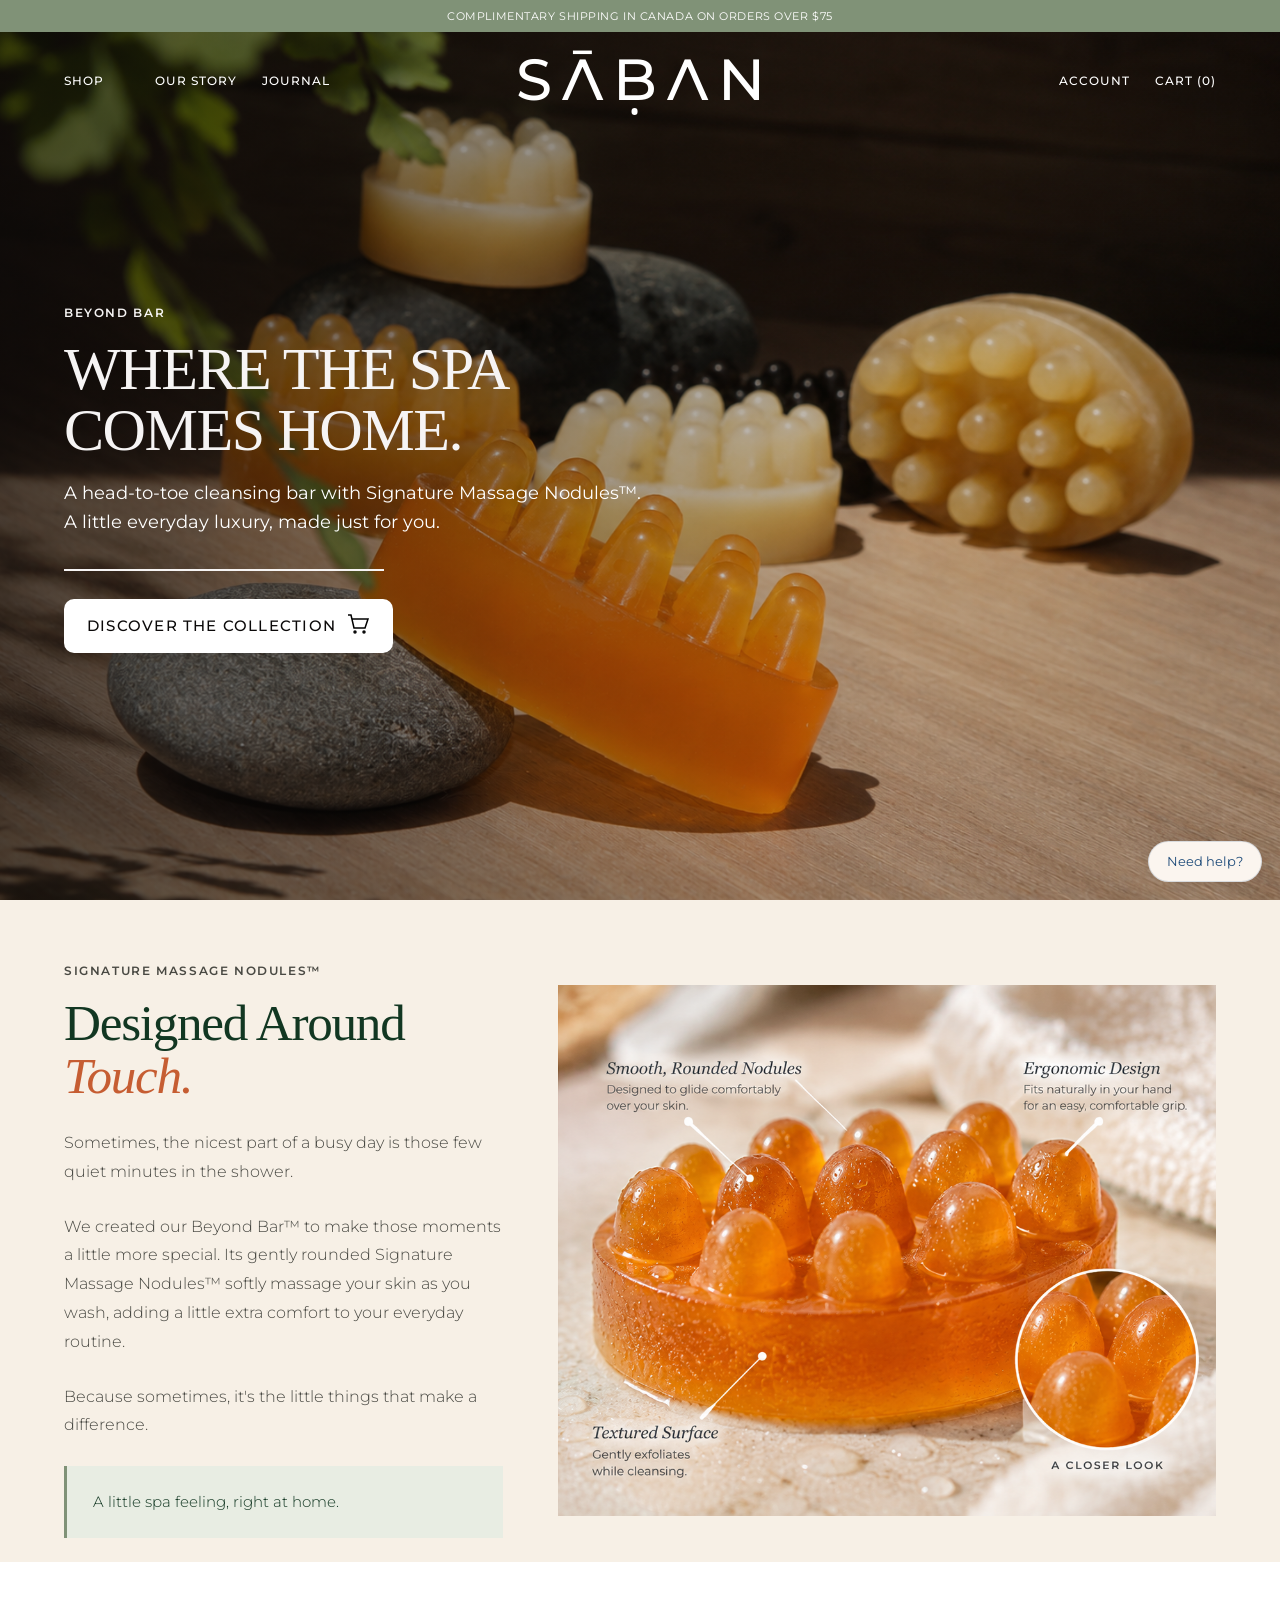
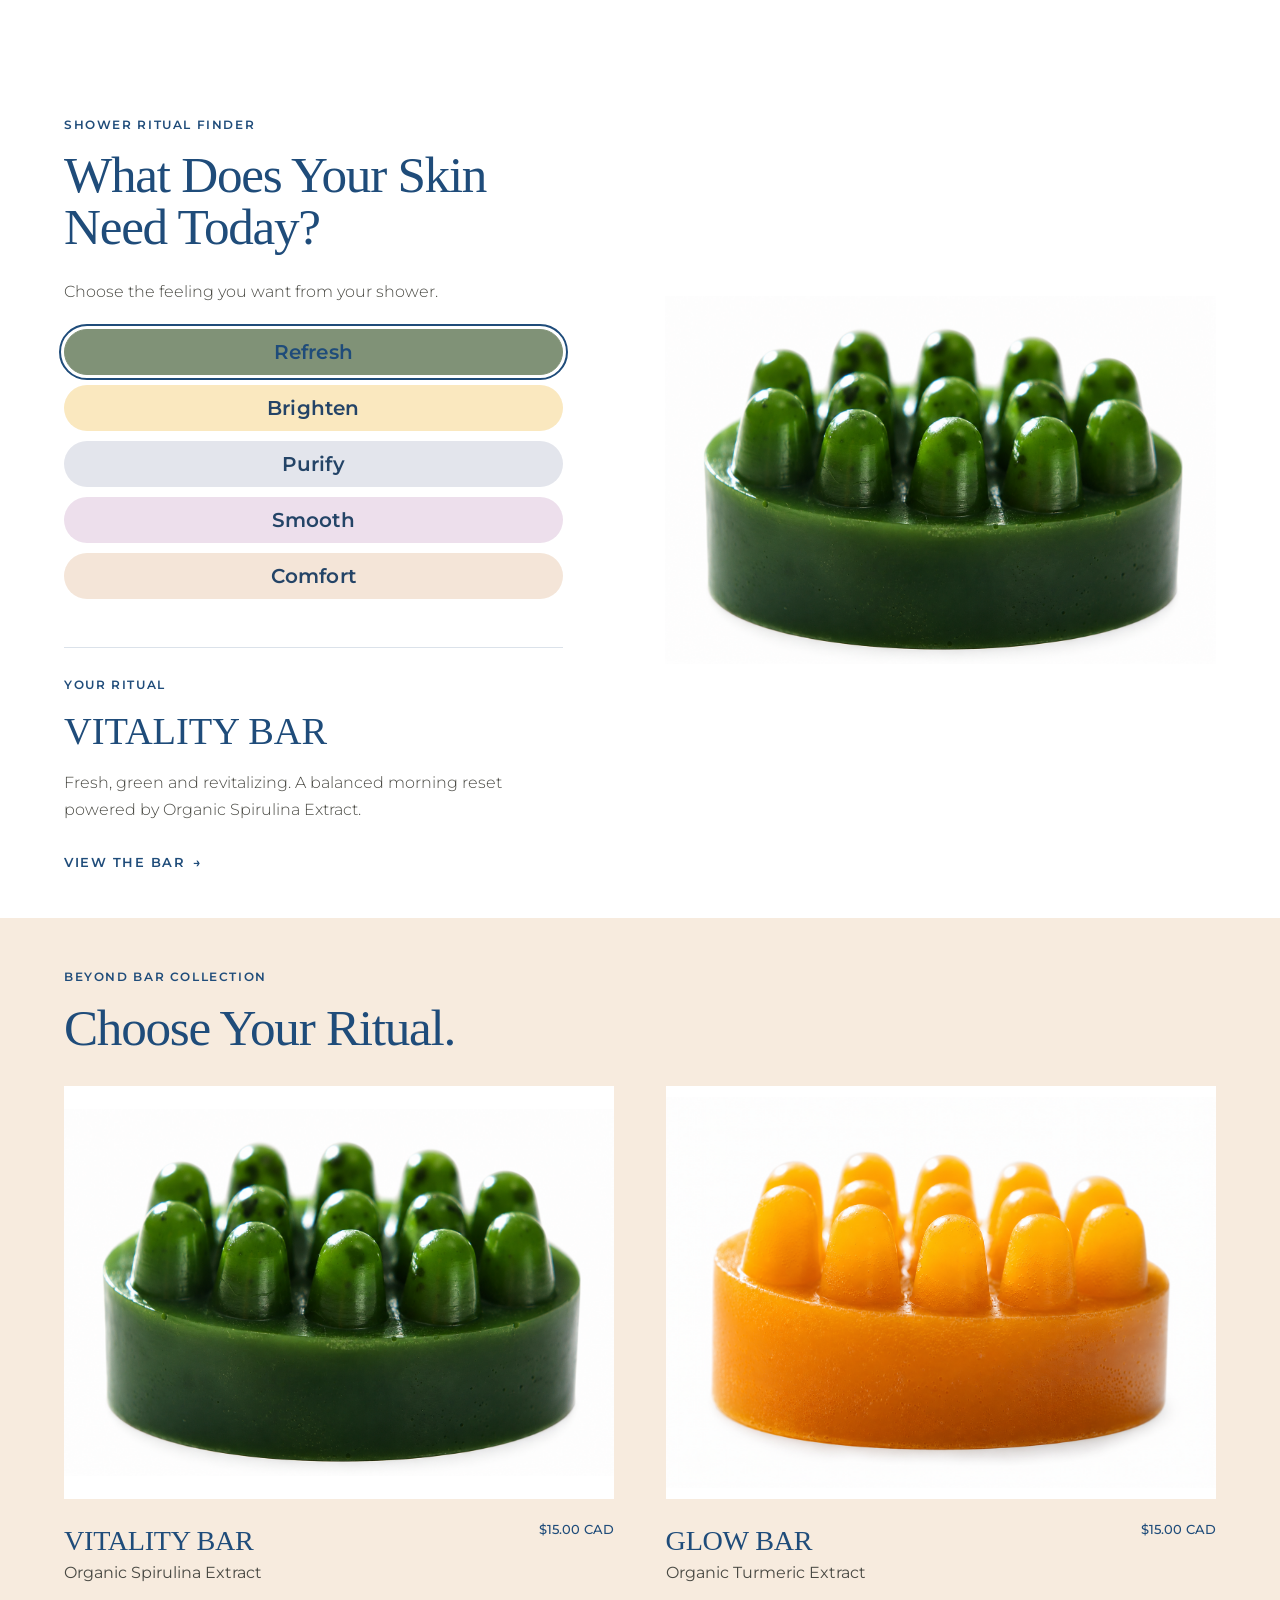
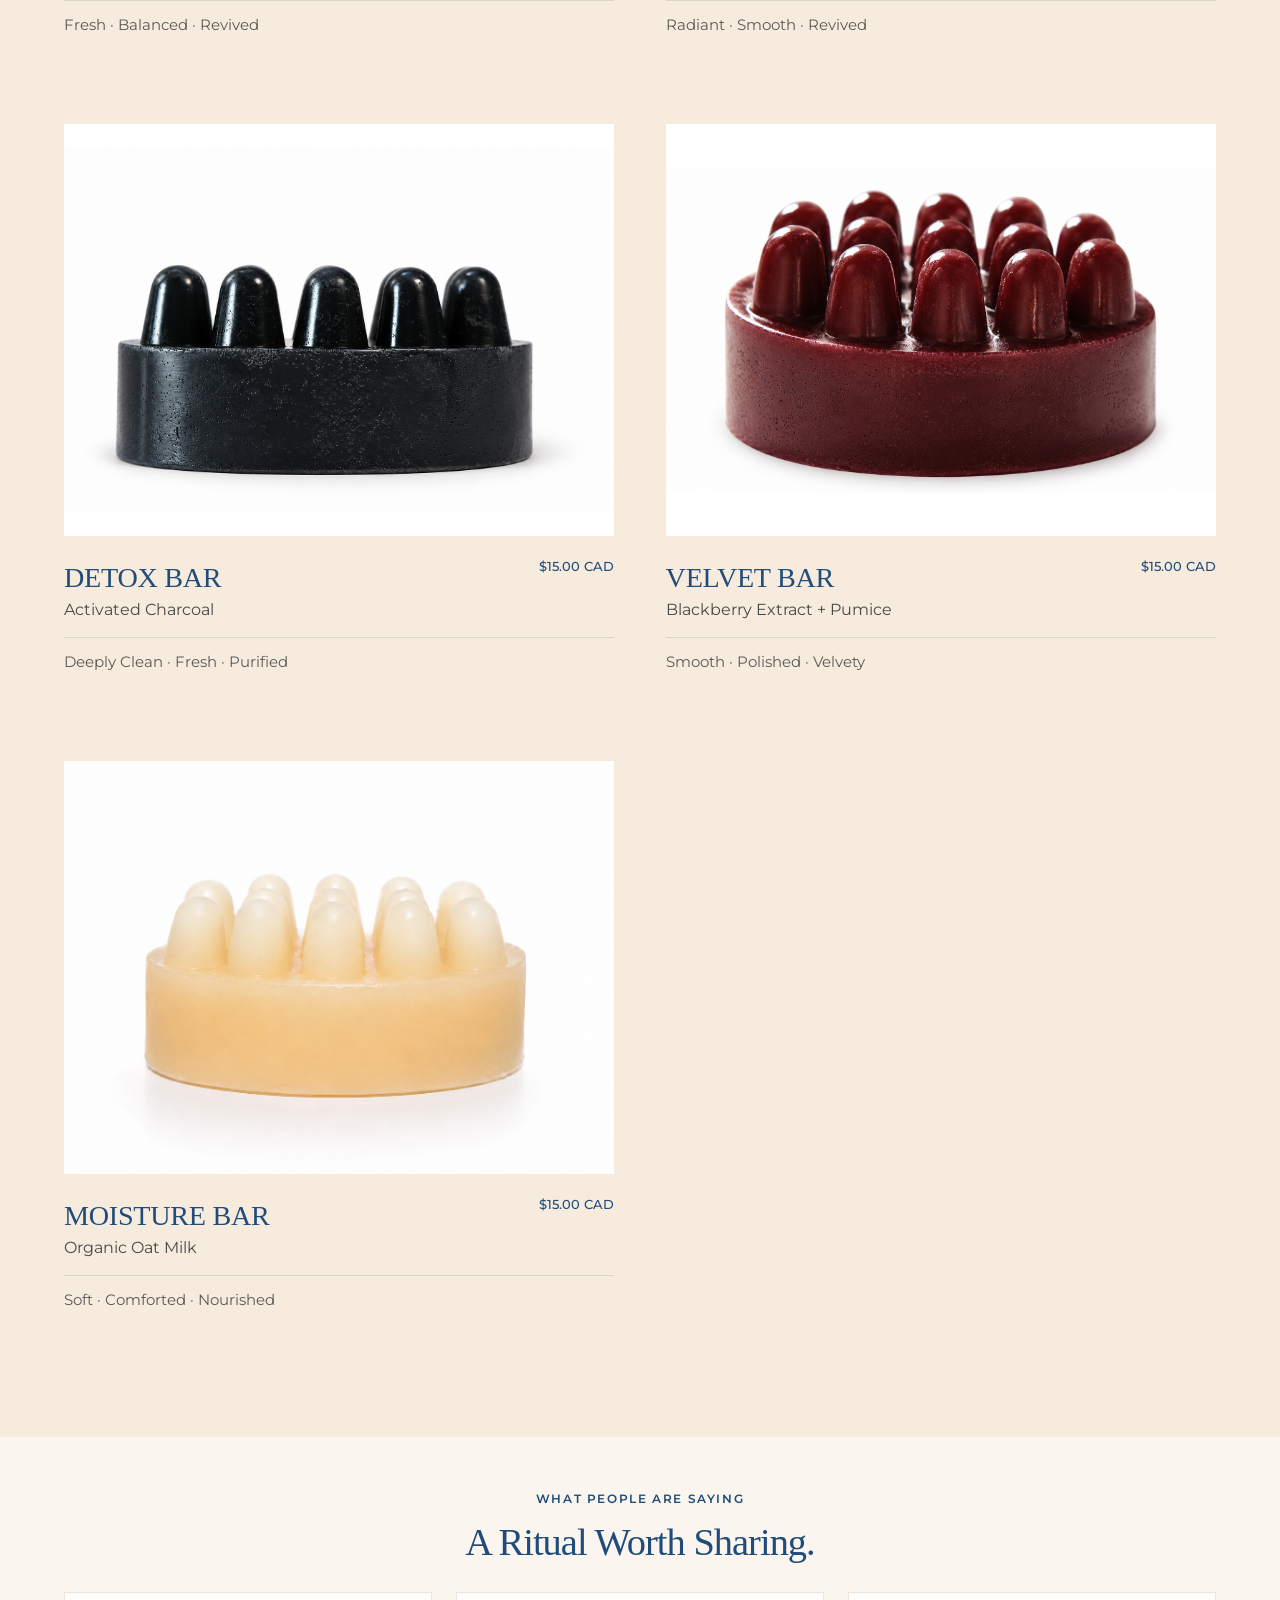
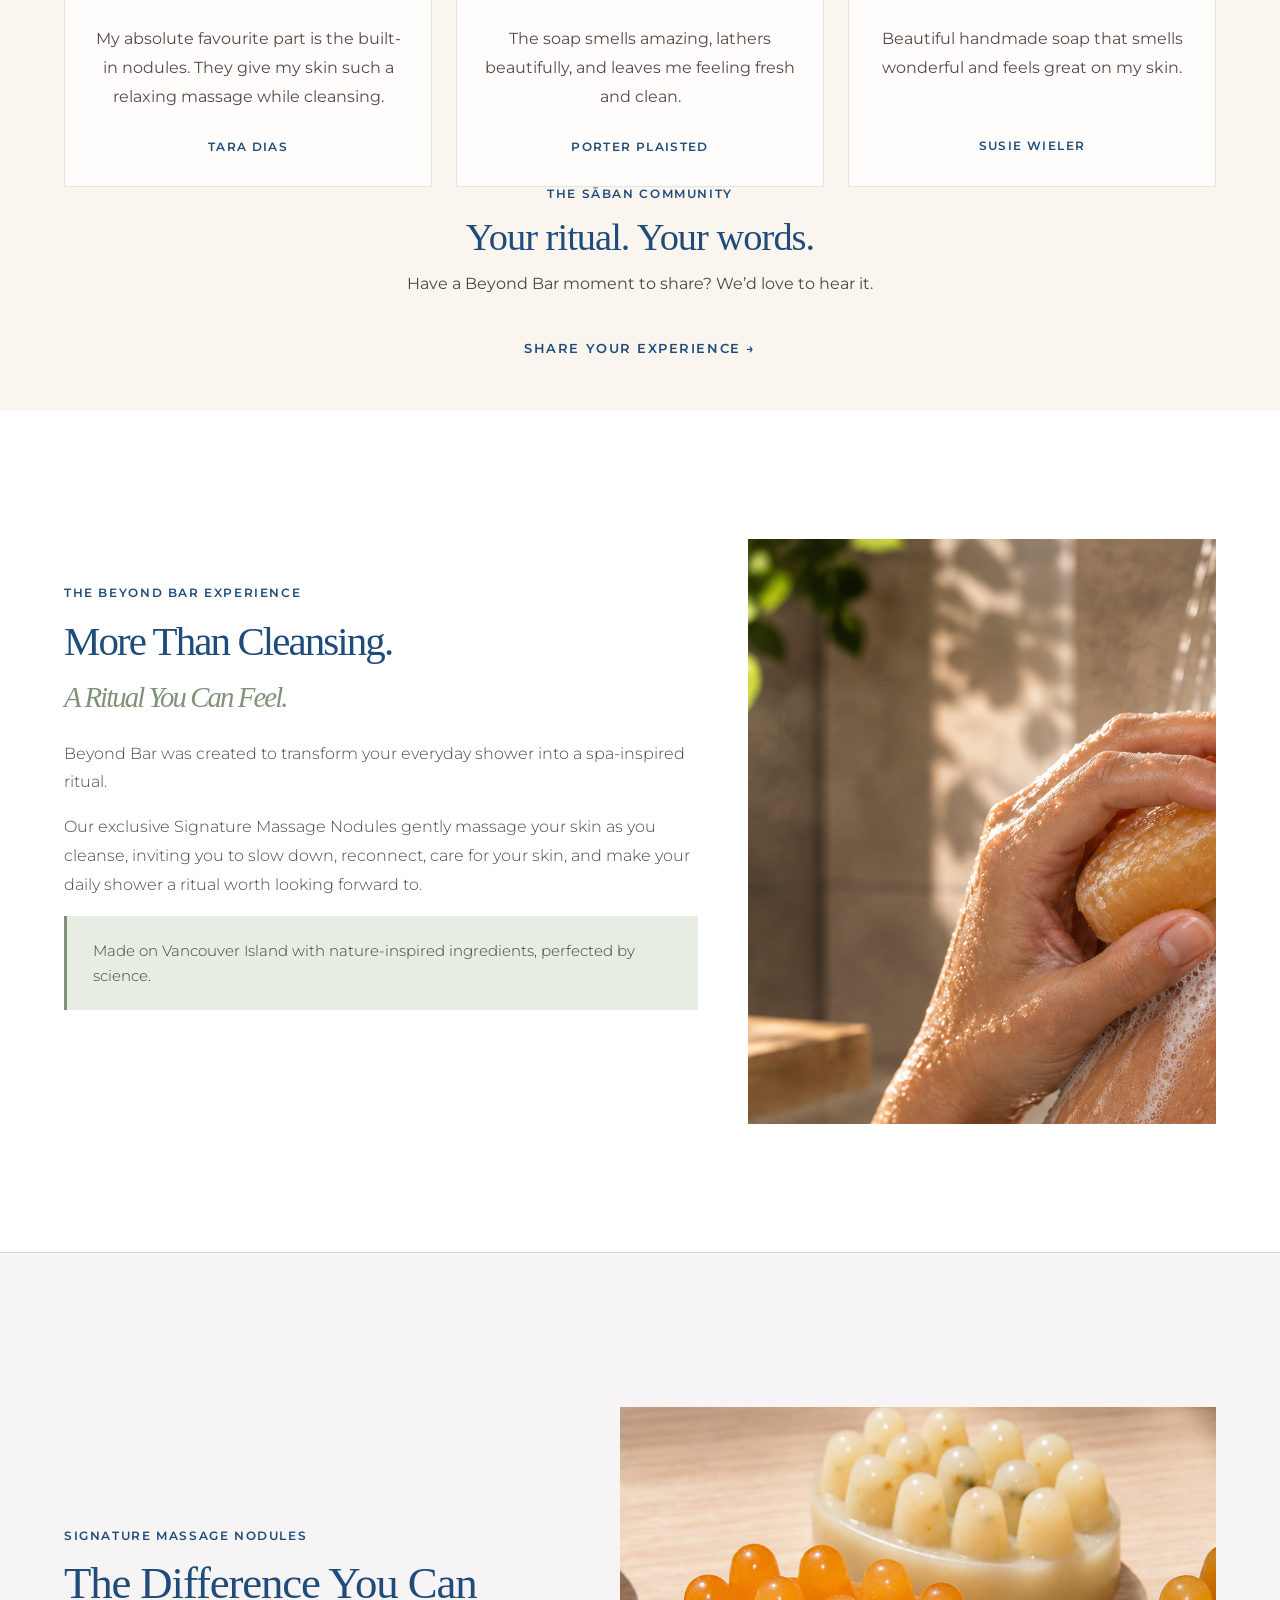
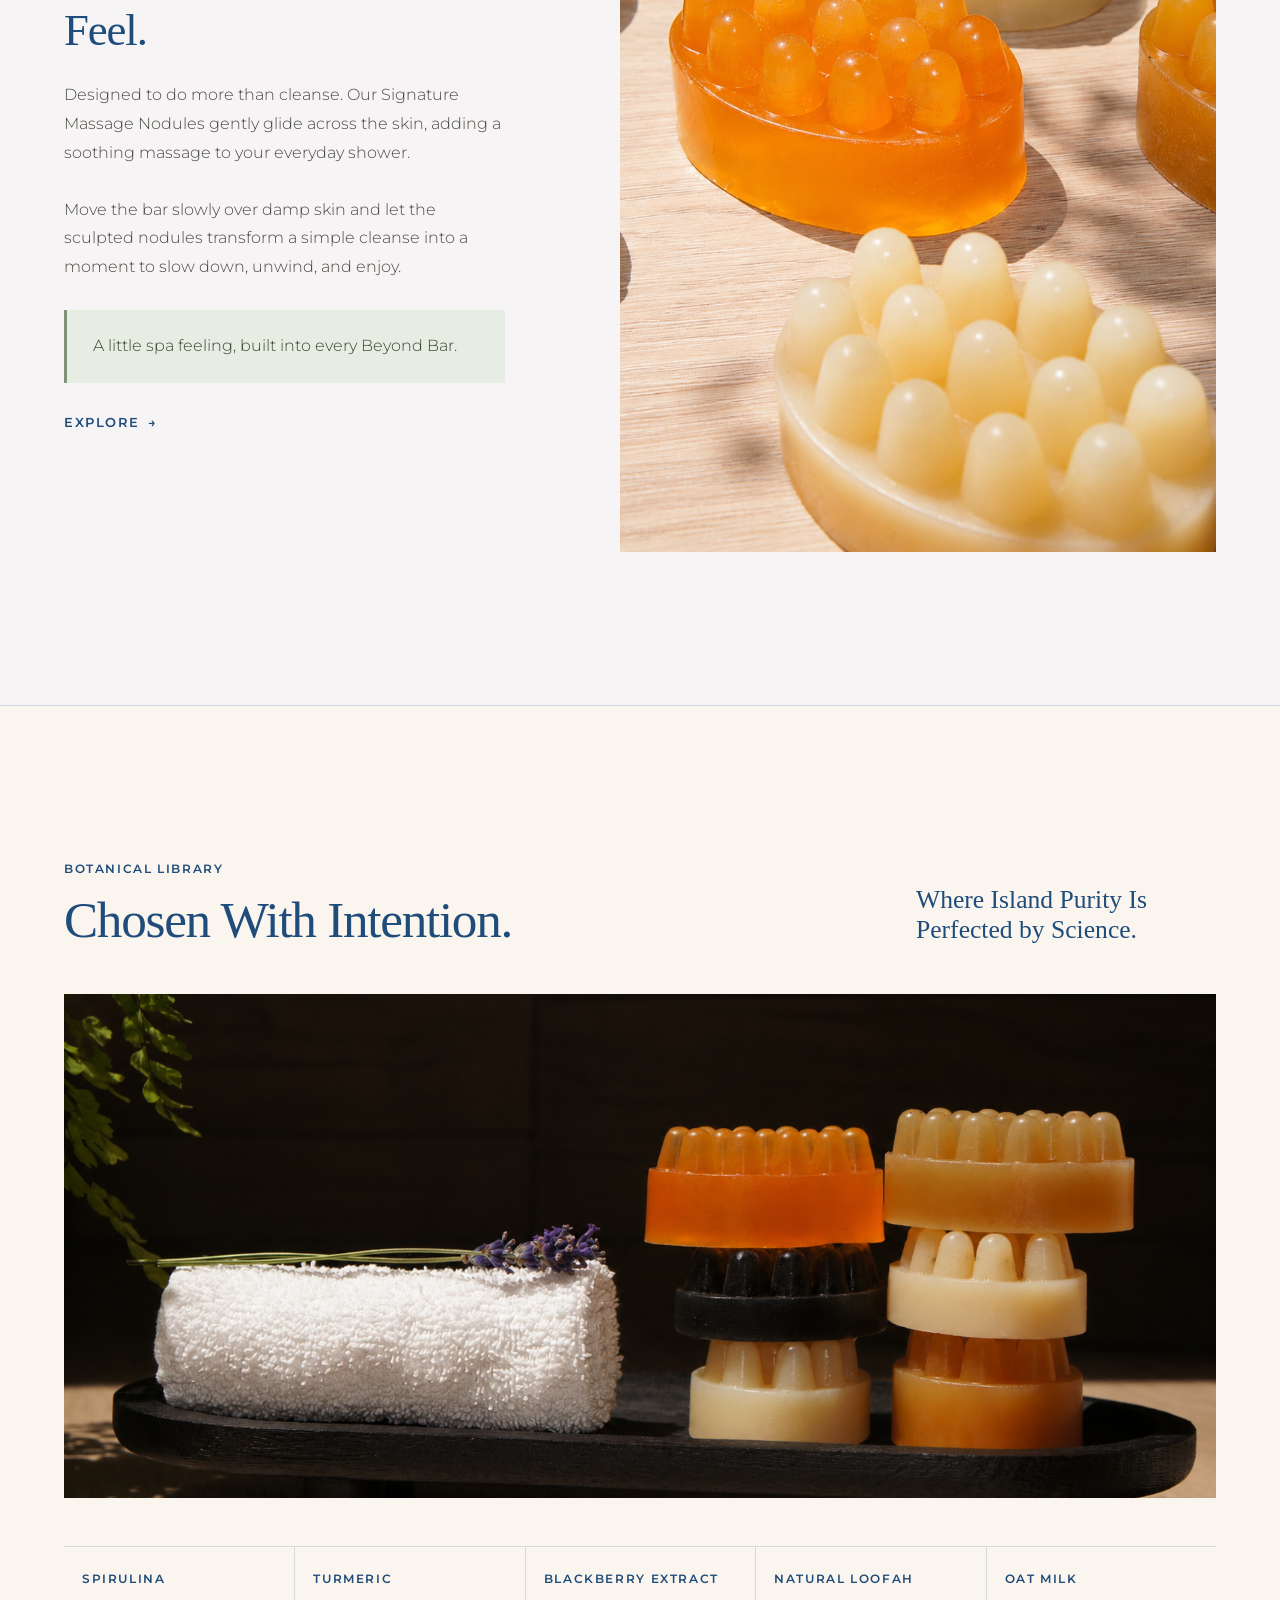
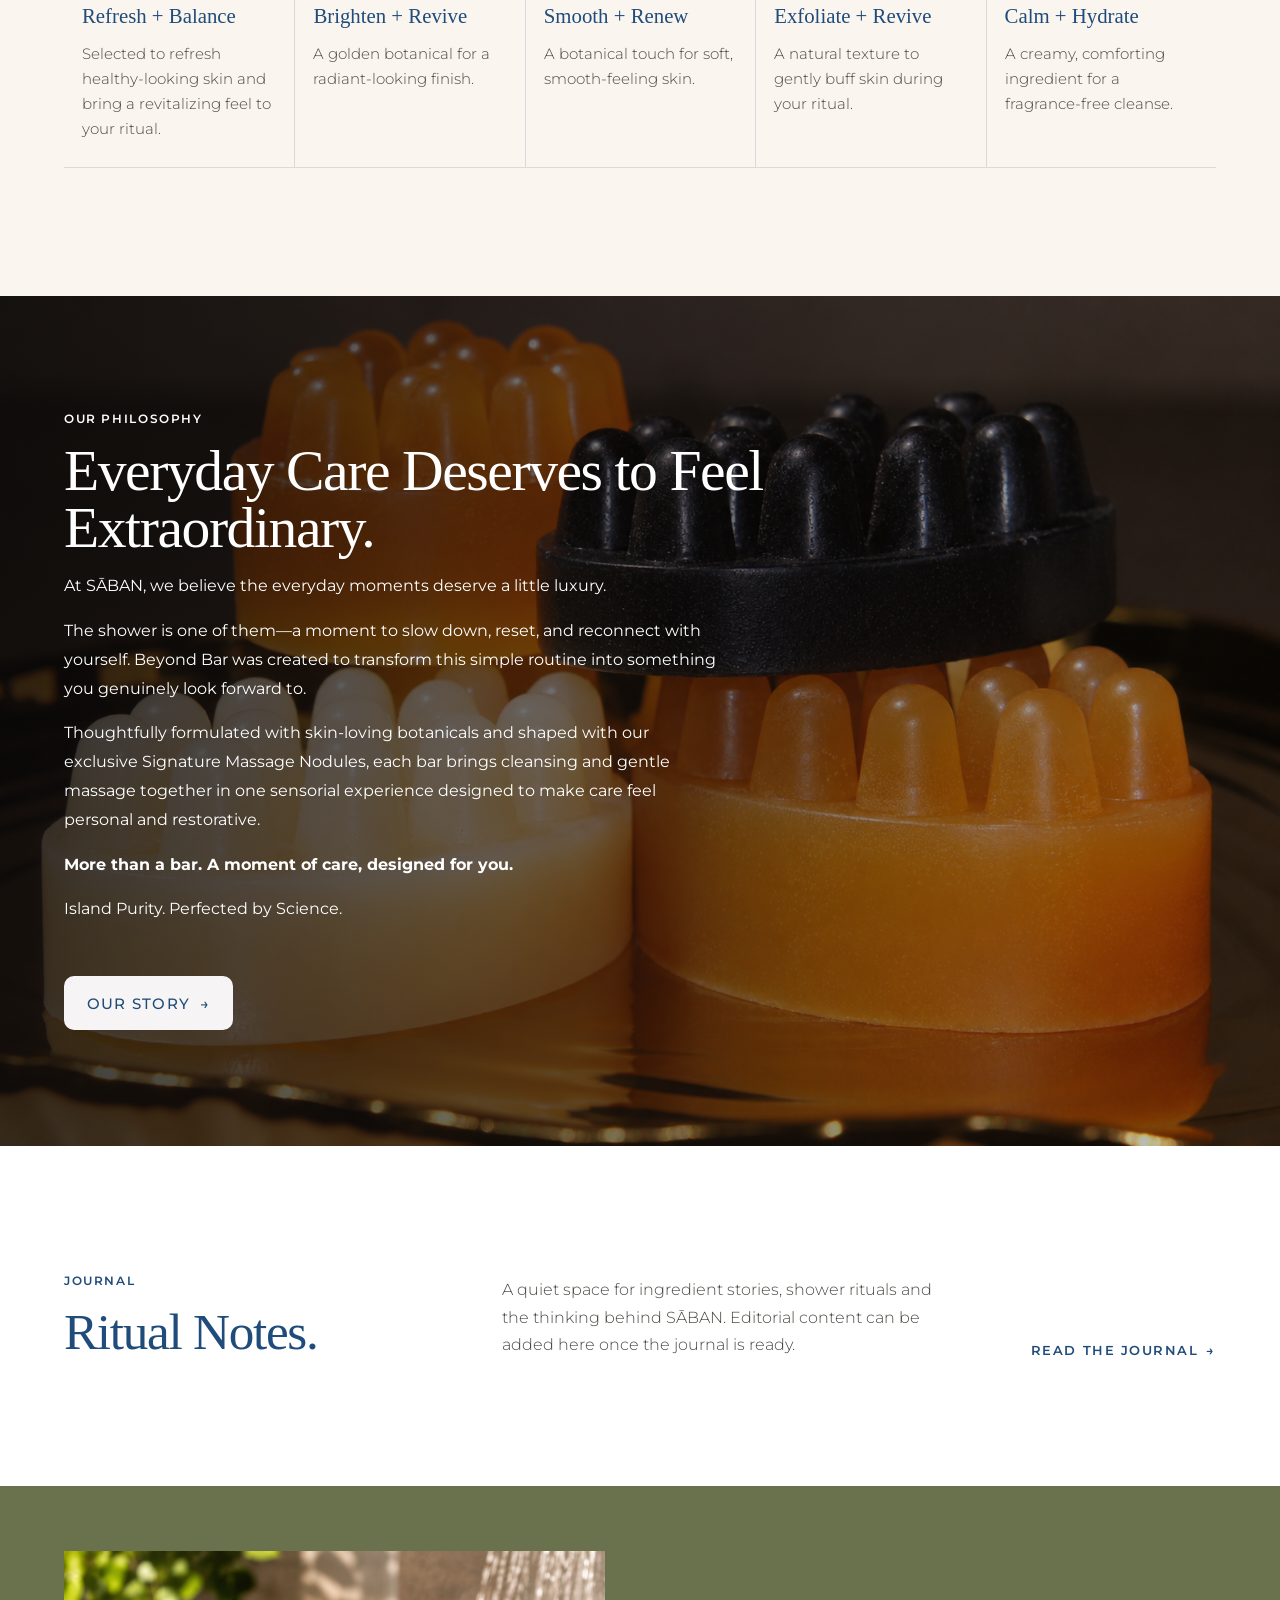
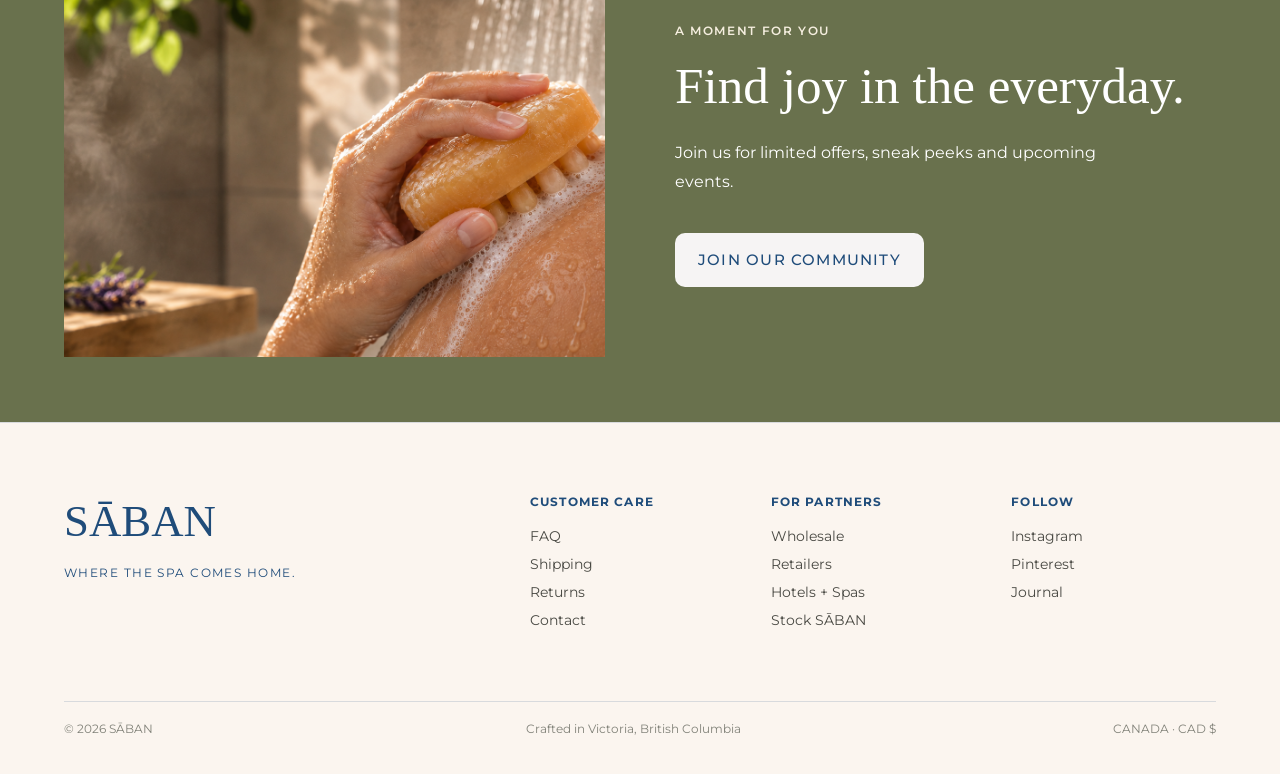
==== commit 57ce4644: "Update Detox Bar image source in index.html" ====
--- a/index.html
+++ b/index.html
@@ -317,7 +317,7 @@
       <!-- DETOX -->
       <article class="product-card" id="detox">
        <a aria-label="View Detox Bar" class="product-image-link" href="detox.html">
-        <img alt="Detox Bar with Signature Massage Nodules" loading="lazy" src="photos/soap4.png"/>
+        <img alt="Detox Bar with Signature Massage Nodules" loading="lazy" src="photos/Detox.png"/>
        </a>
        <div class="product-card-copy">
         <div>
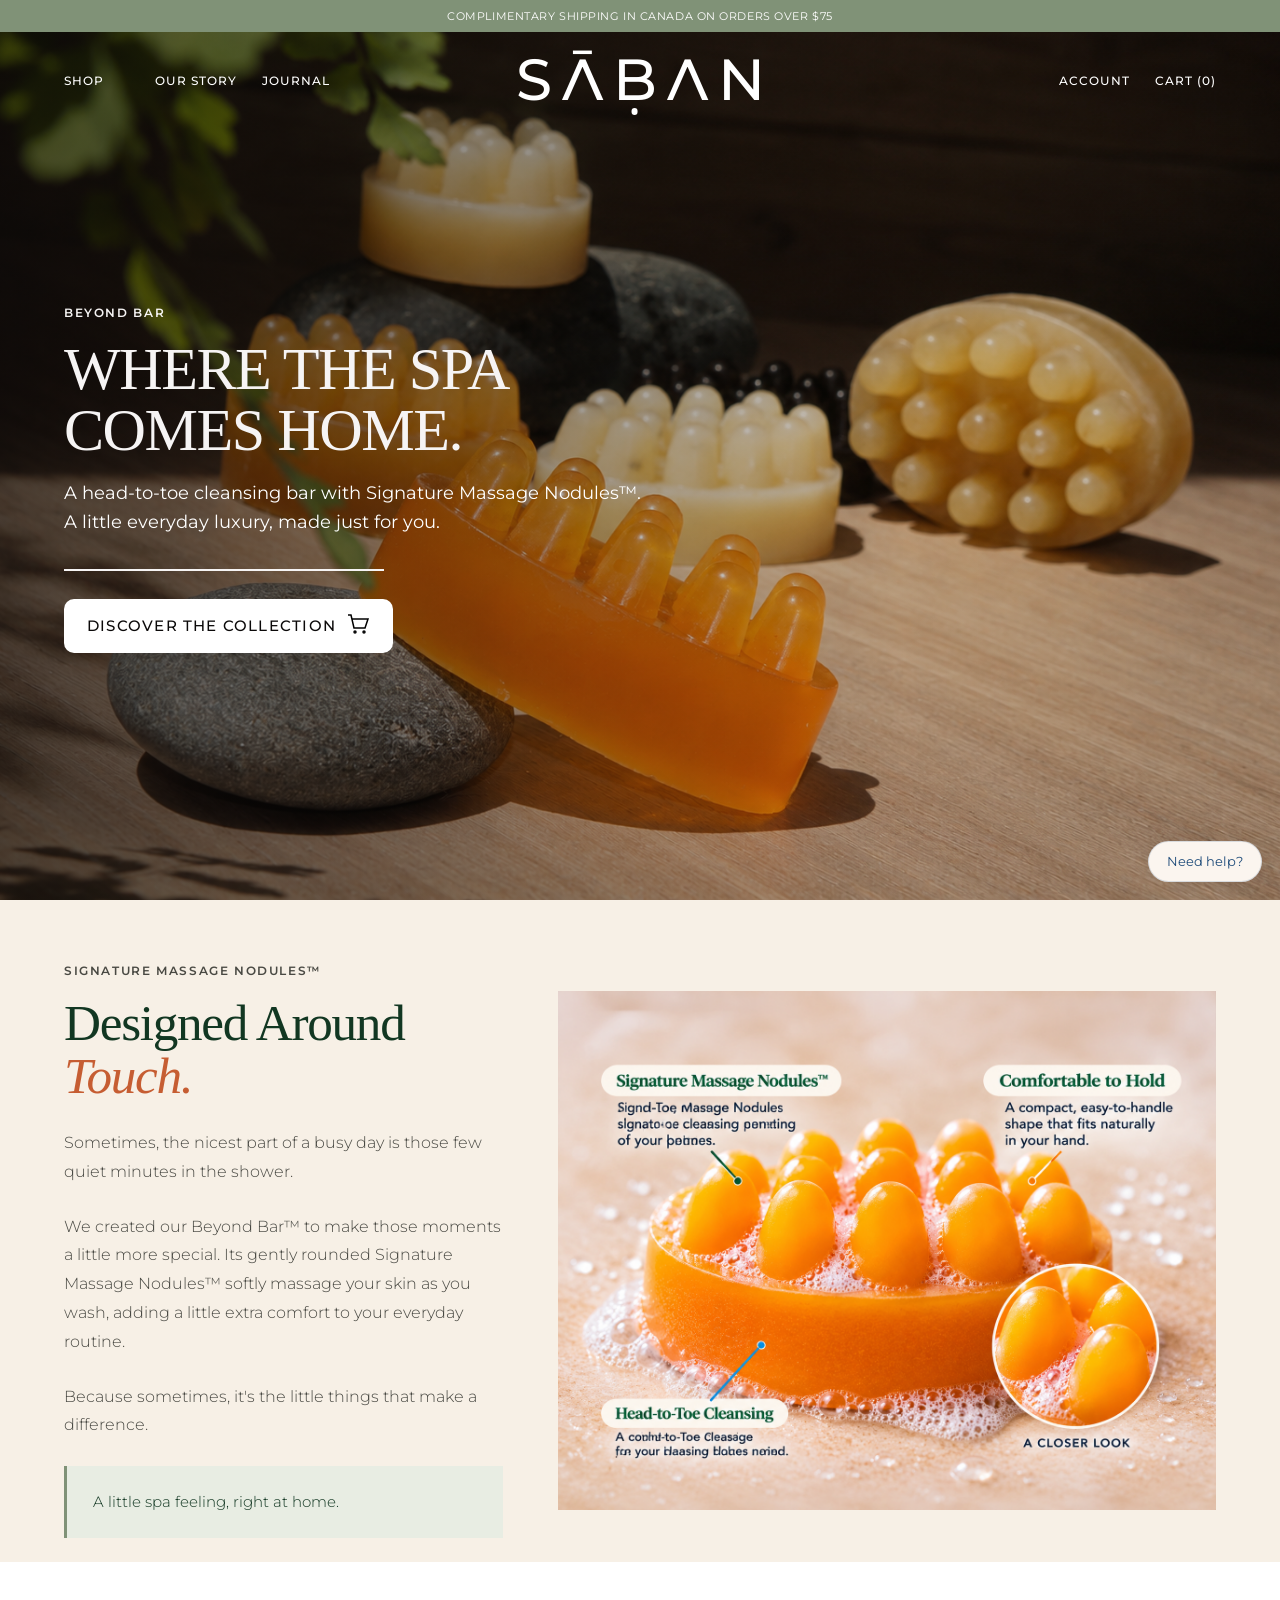
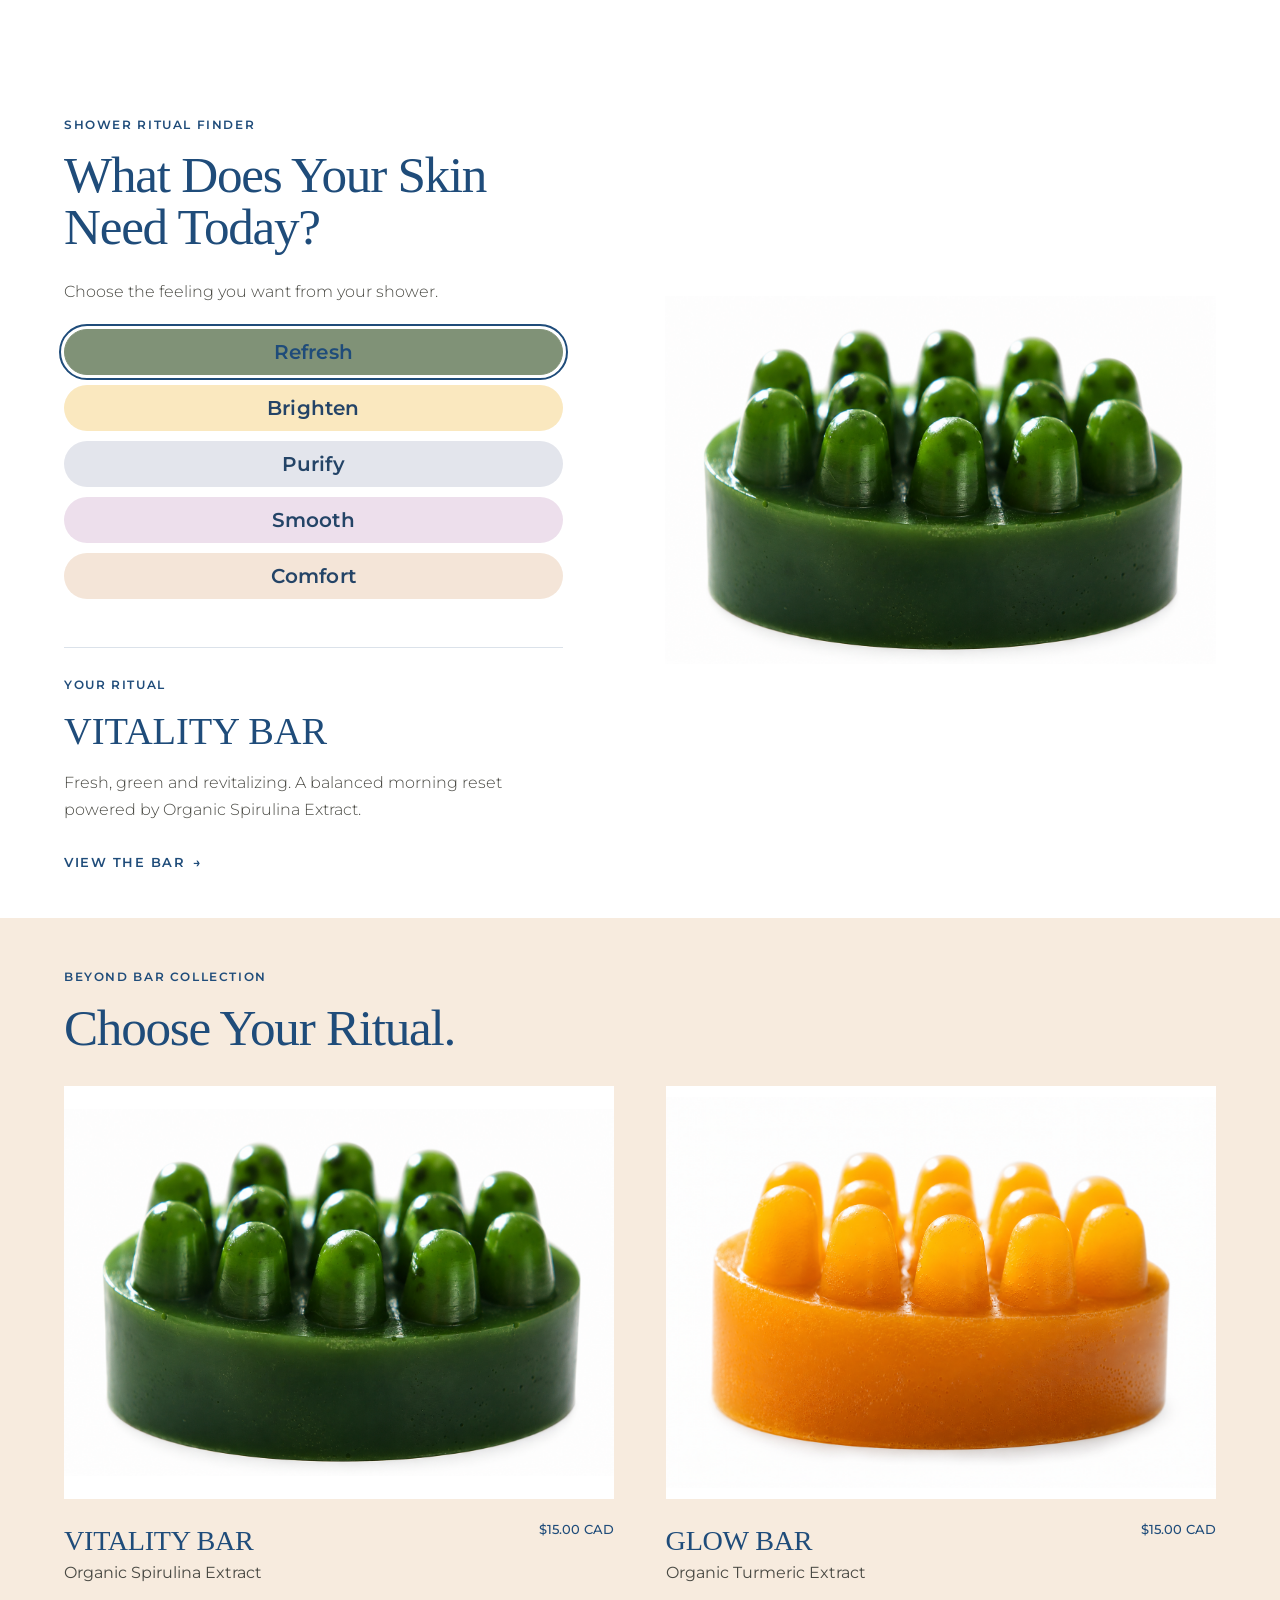
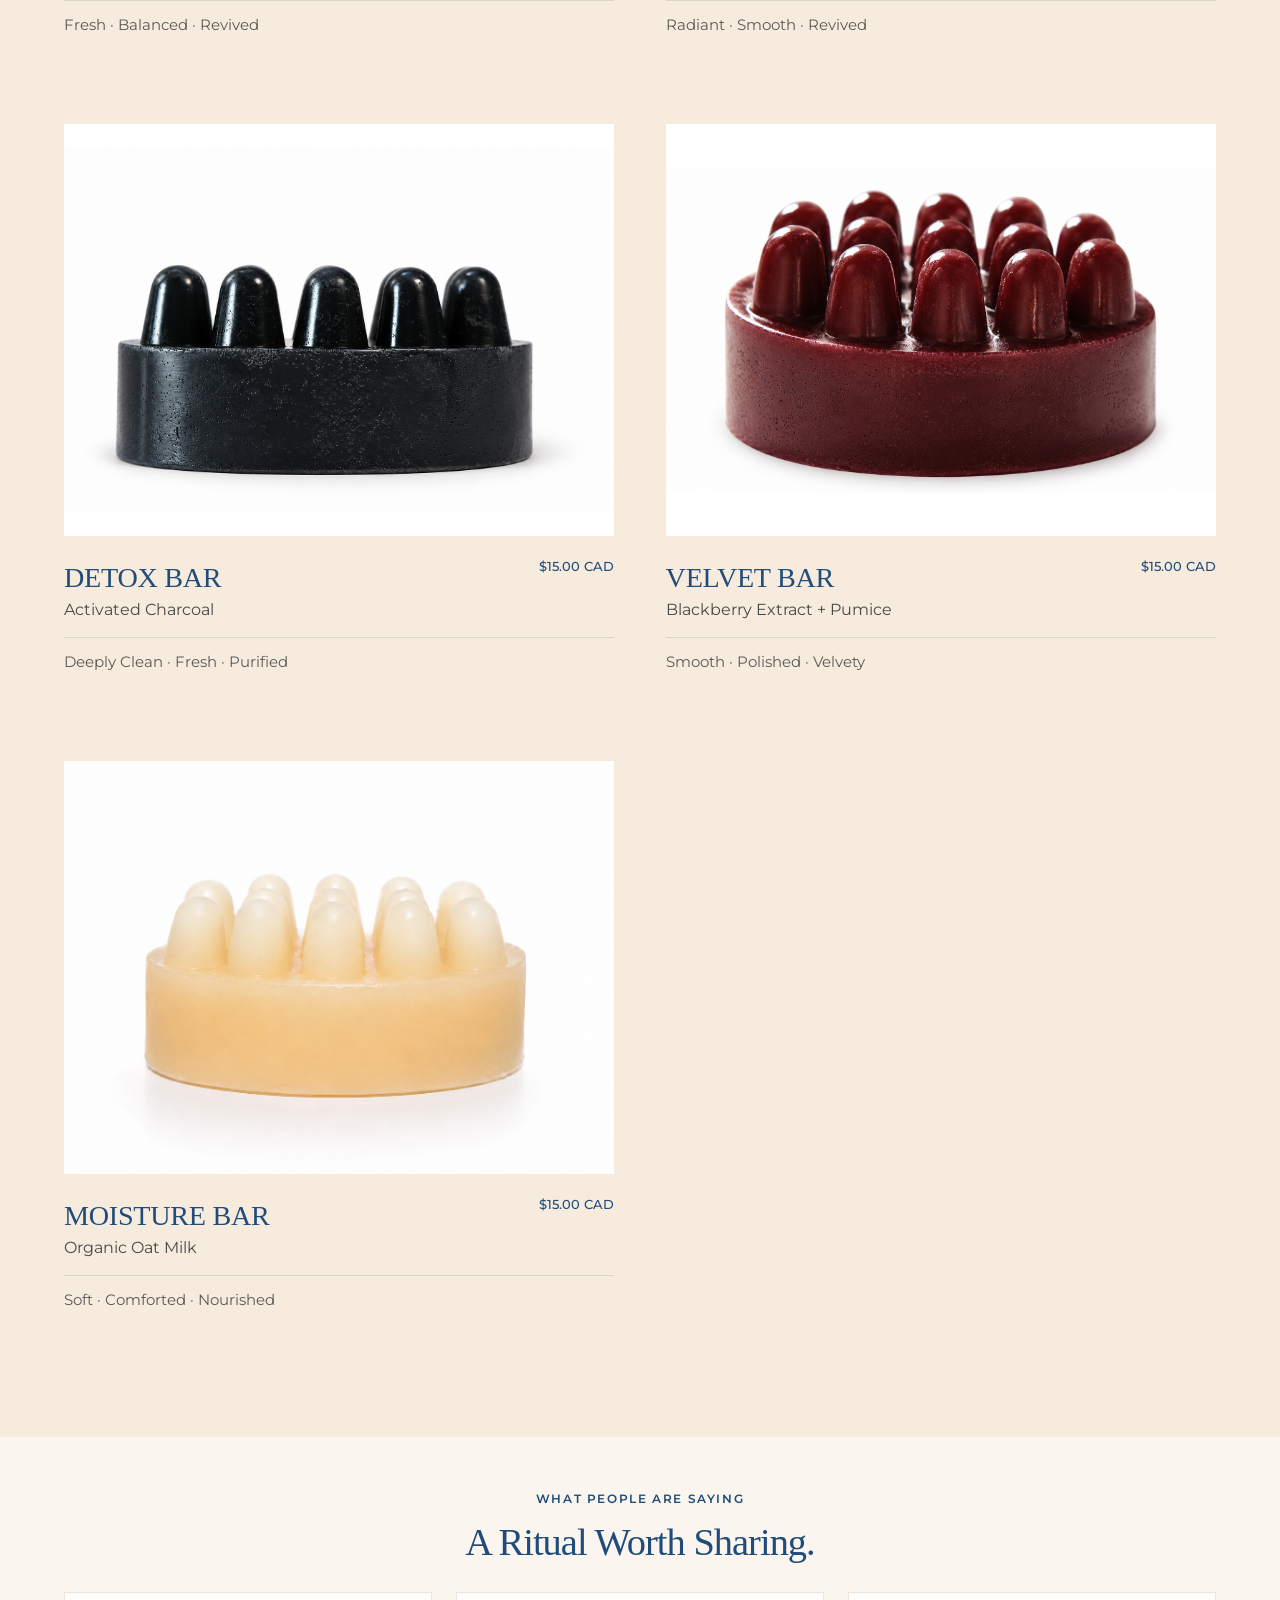
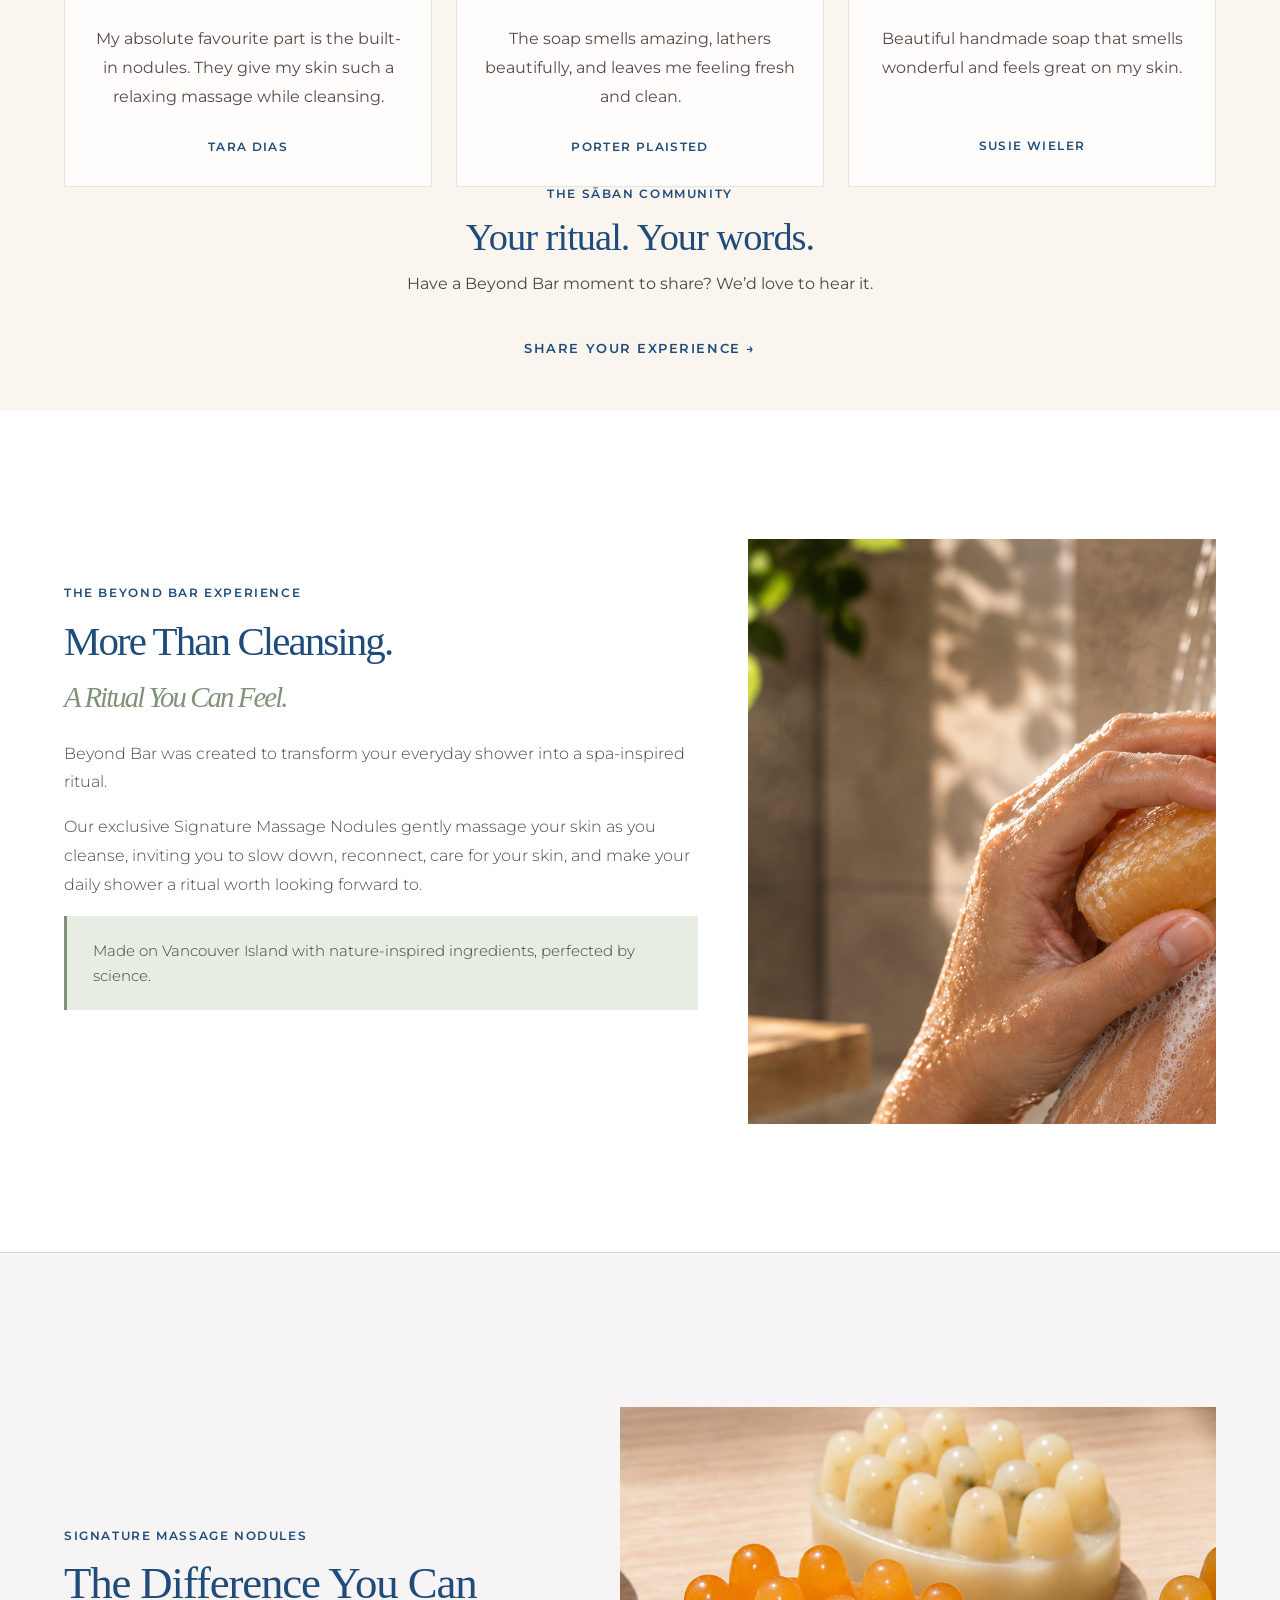
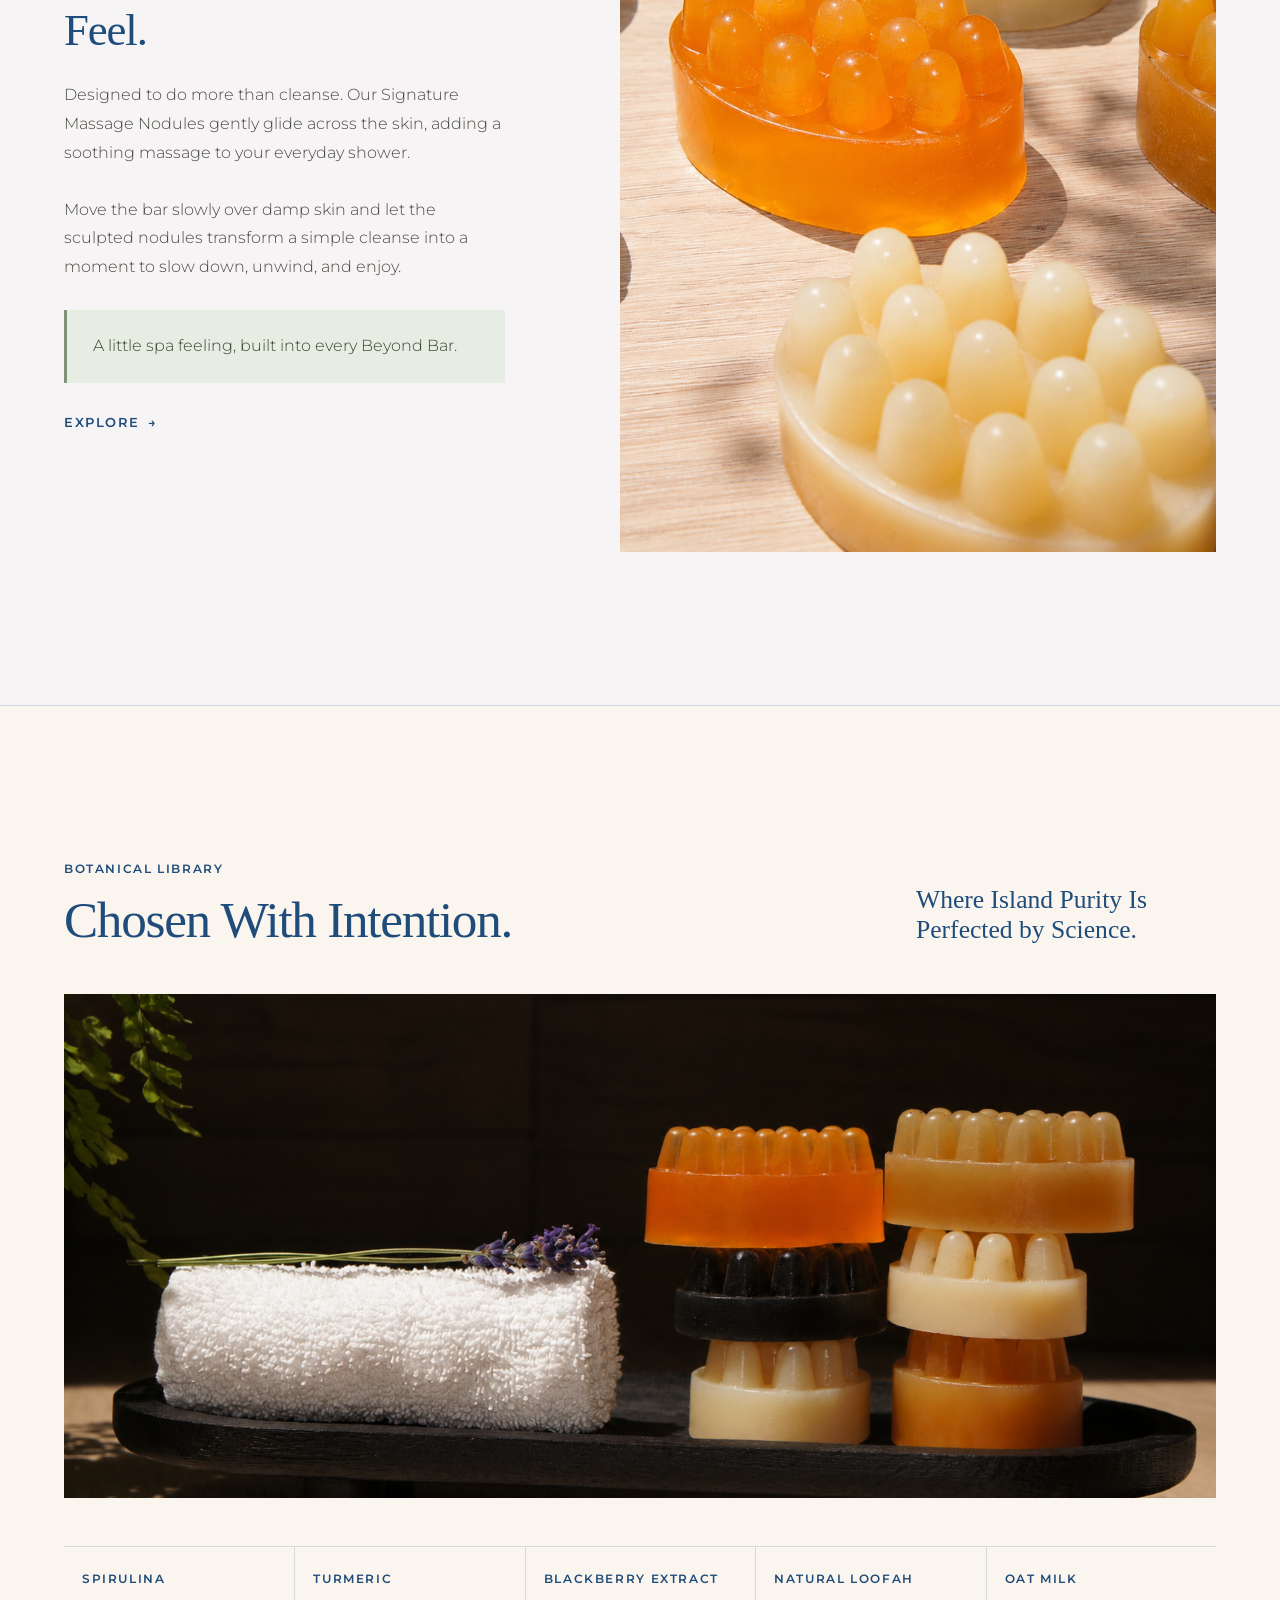
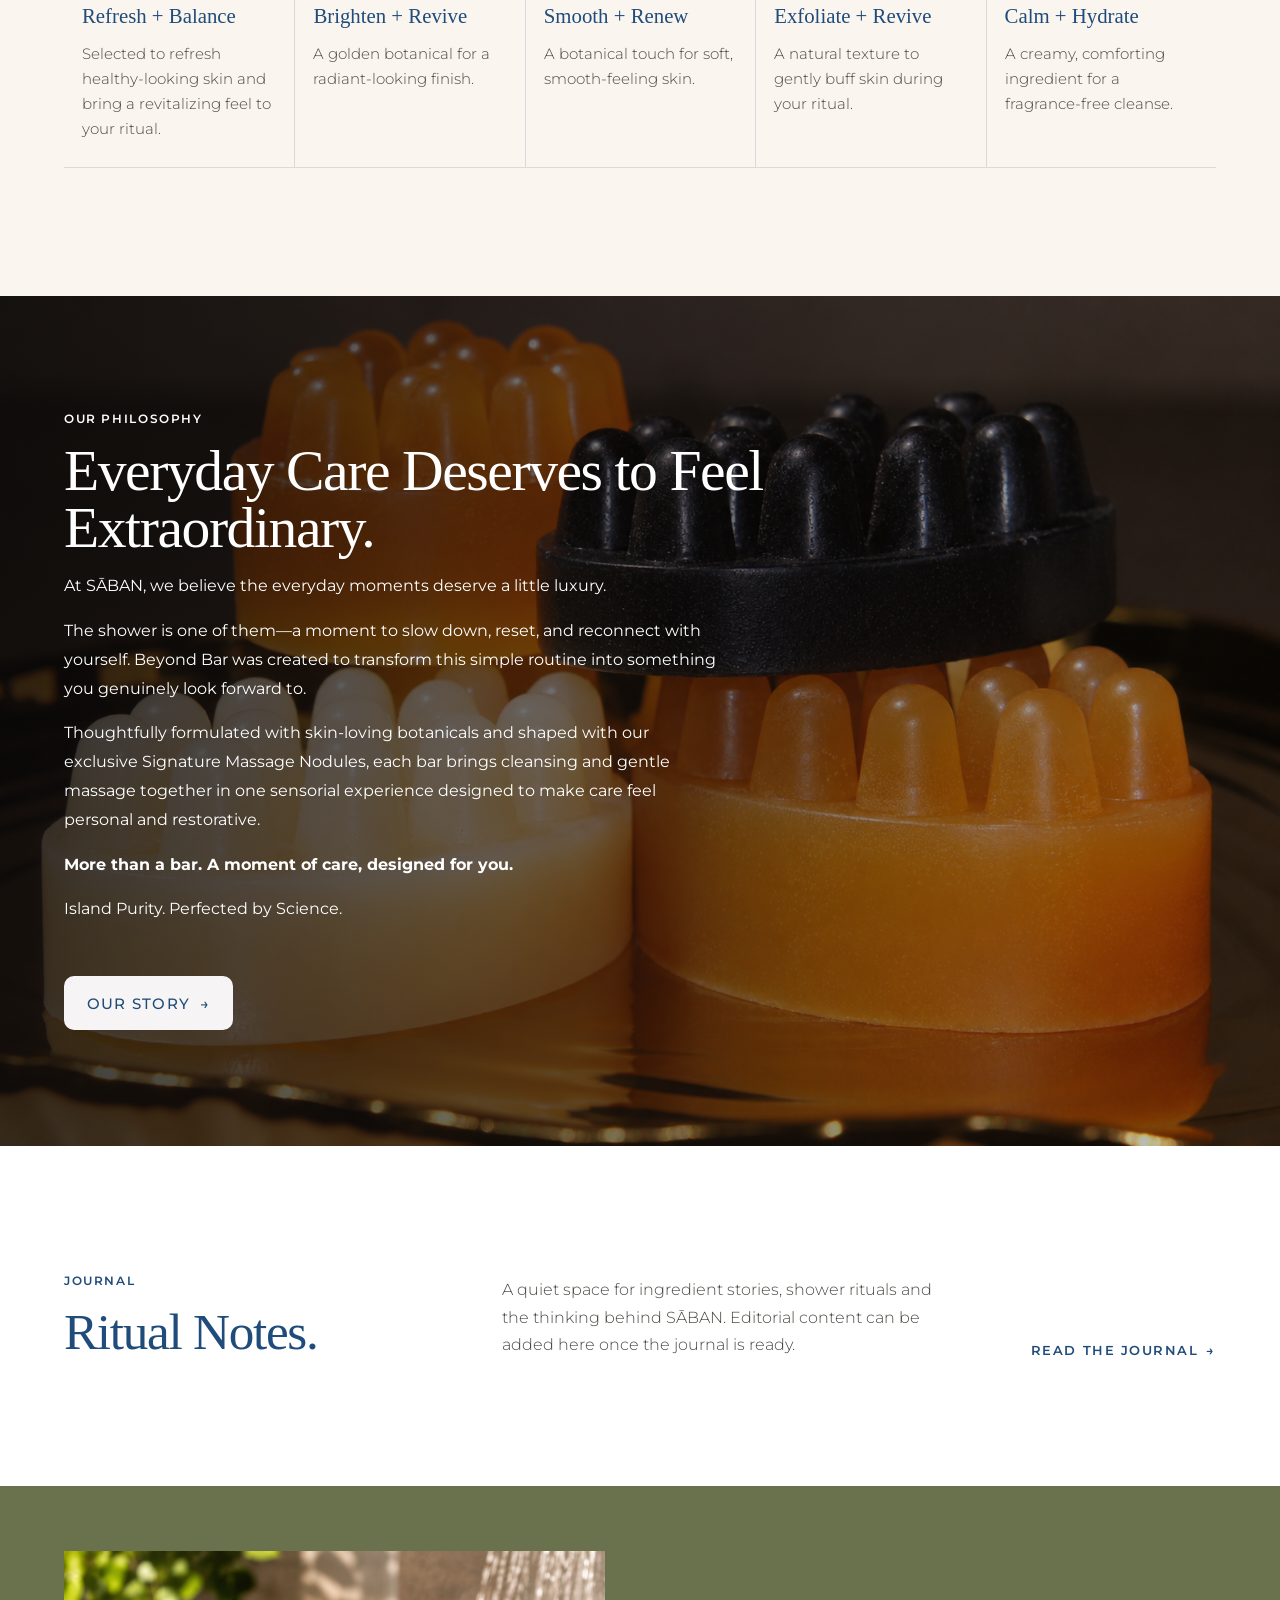
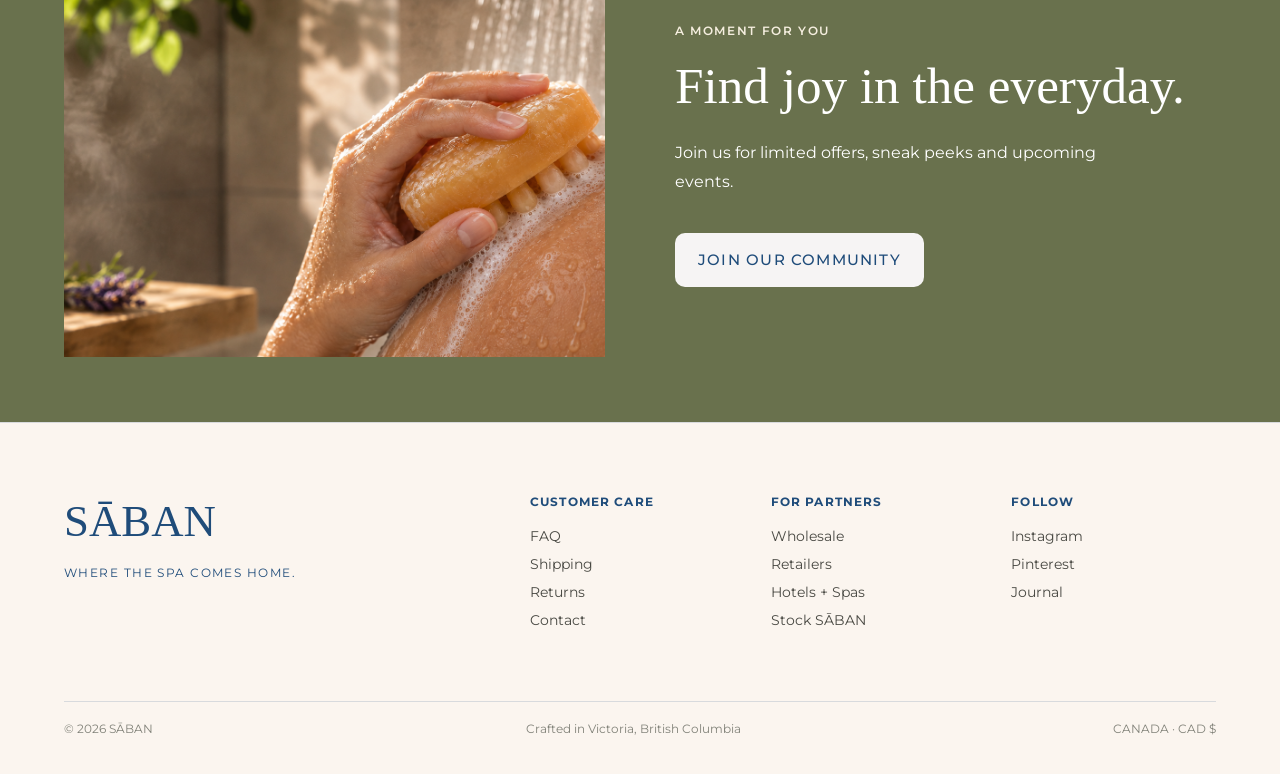
==== commit 444c9027: "Update index.html" ====
--- a/index.html
+++ b/index.html
@@ -185,7 +185,7 @@
 
      </div>
      <figure class="about-editorial-image">
-      <img alt="Close view of smooth rounded nodules and ergonomic Beyond Bar shape" loading="lazy" src="photos/nodules-closeup.png"/>
+      <img alt="Close view of smooth rounded nodules and ergonomic Beyond Bar shape" loading="lazy" src="photos/massage-nodules.png"/>
      </figure>
     </div>
   </section>
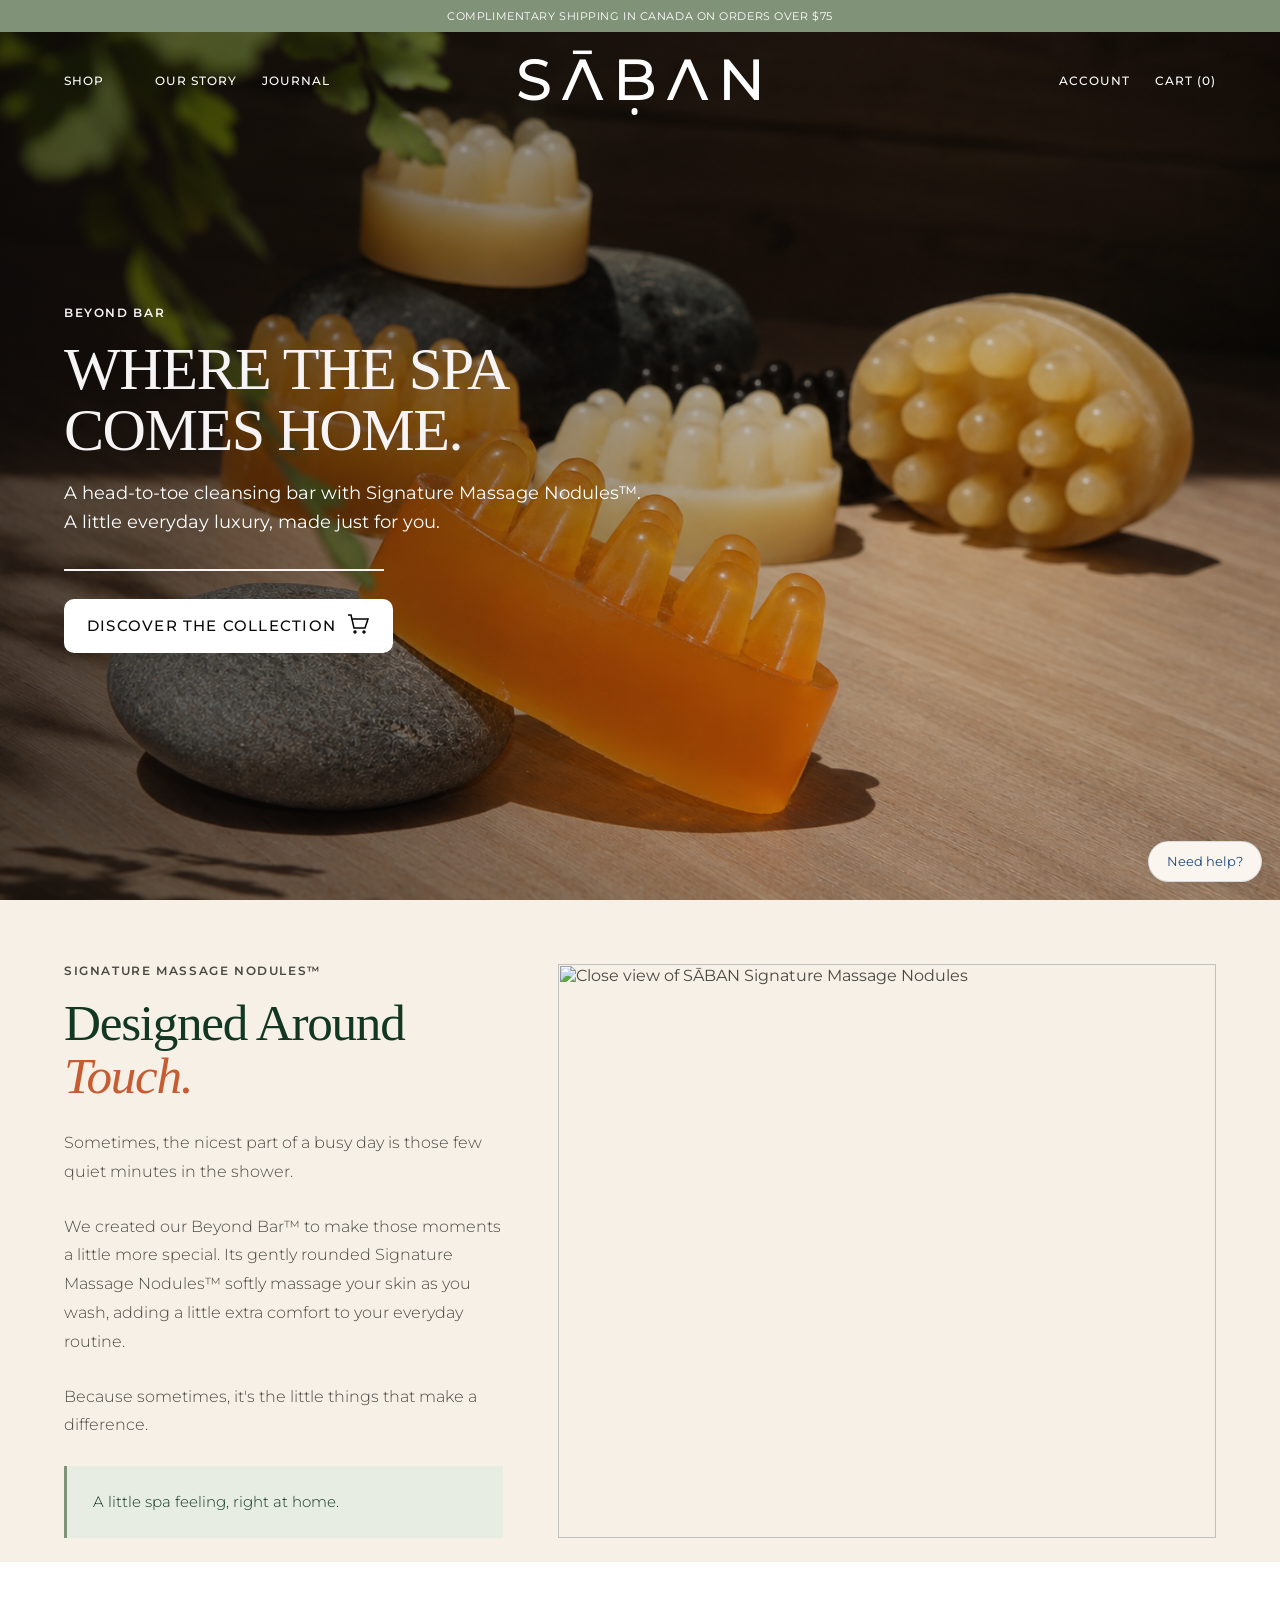
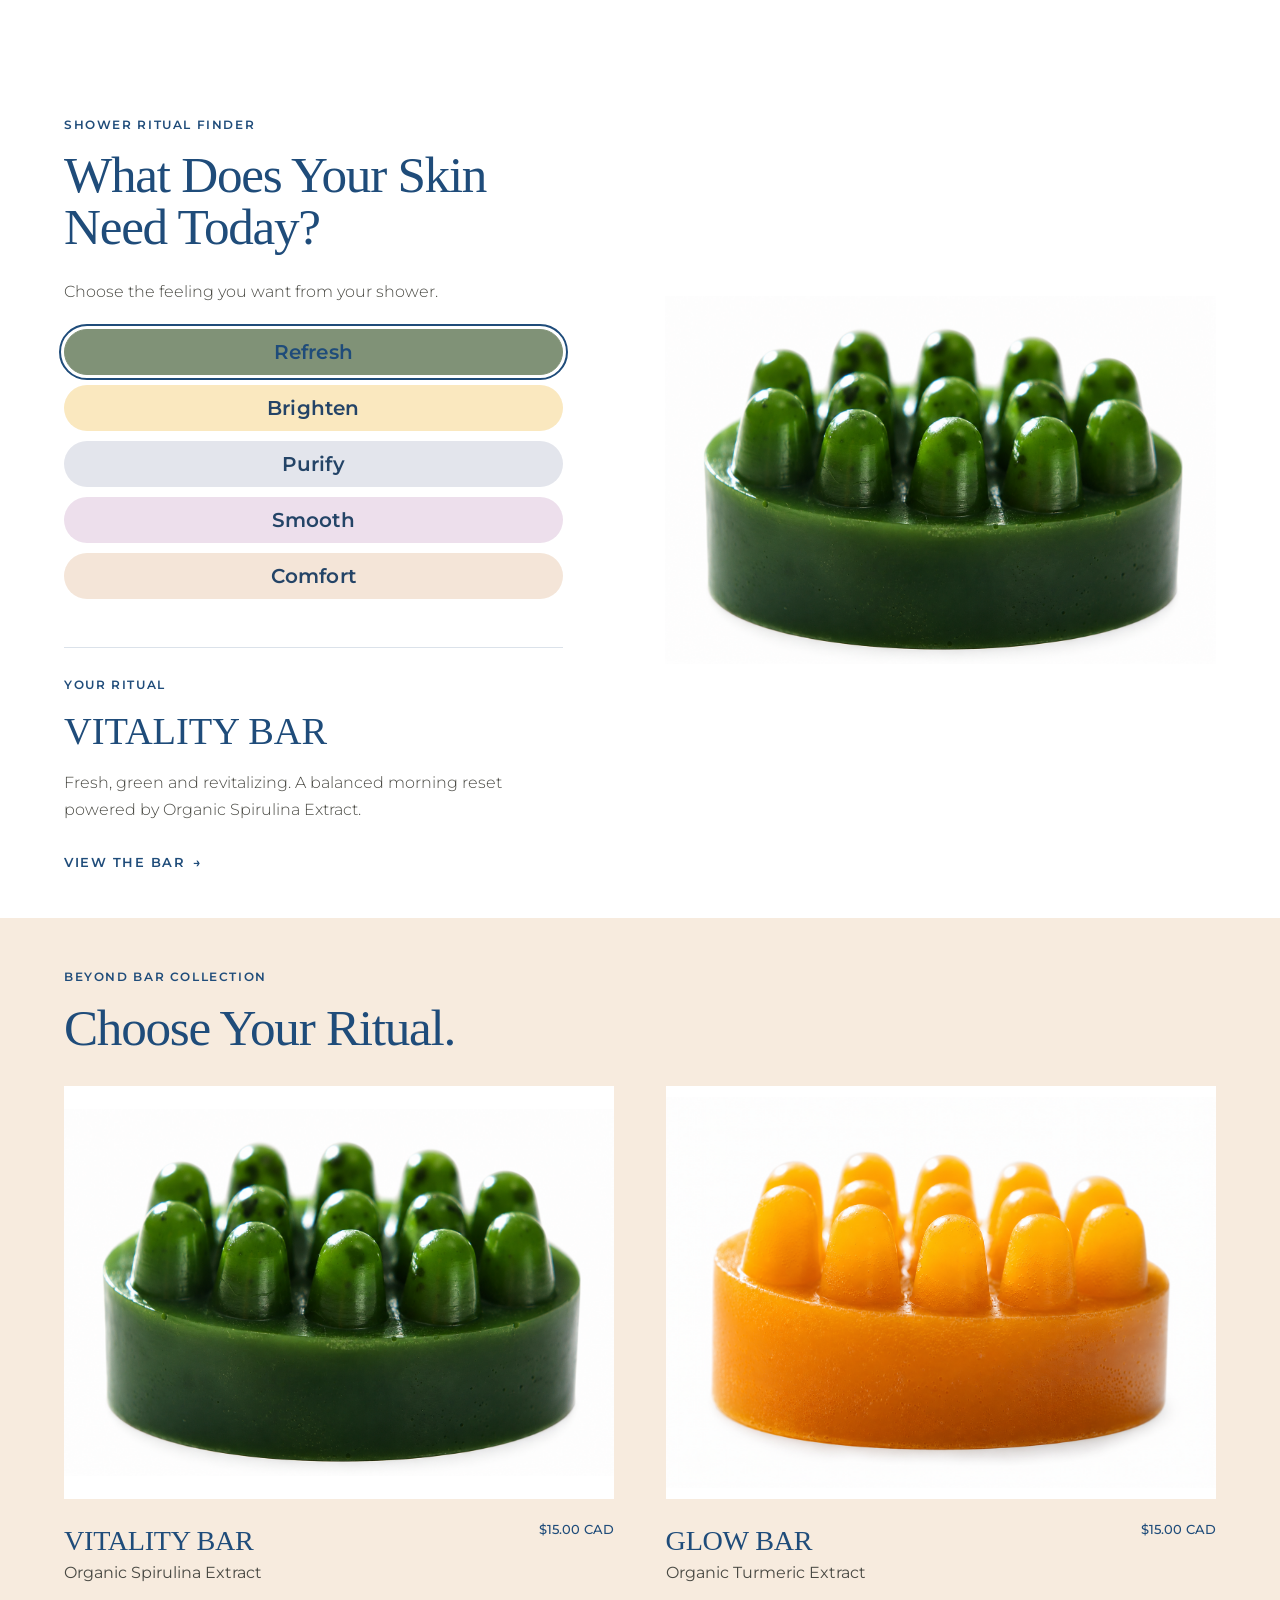
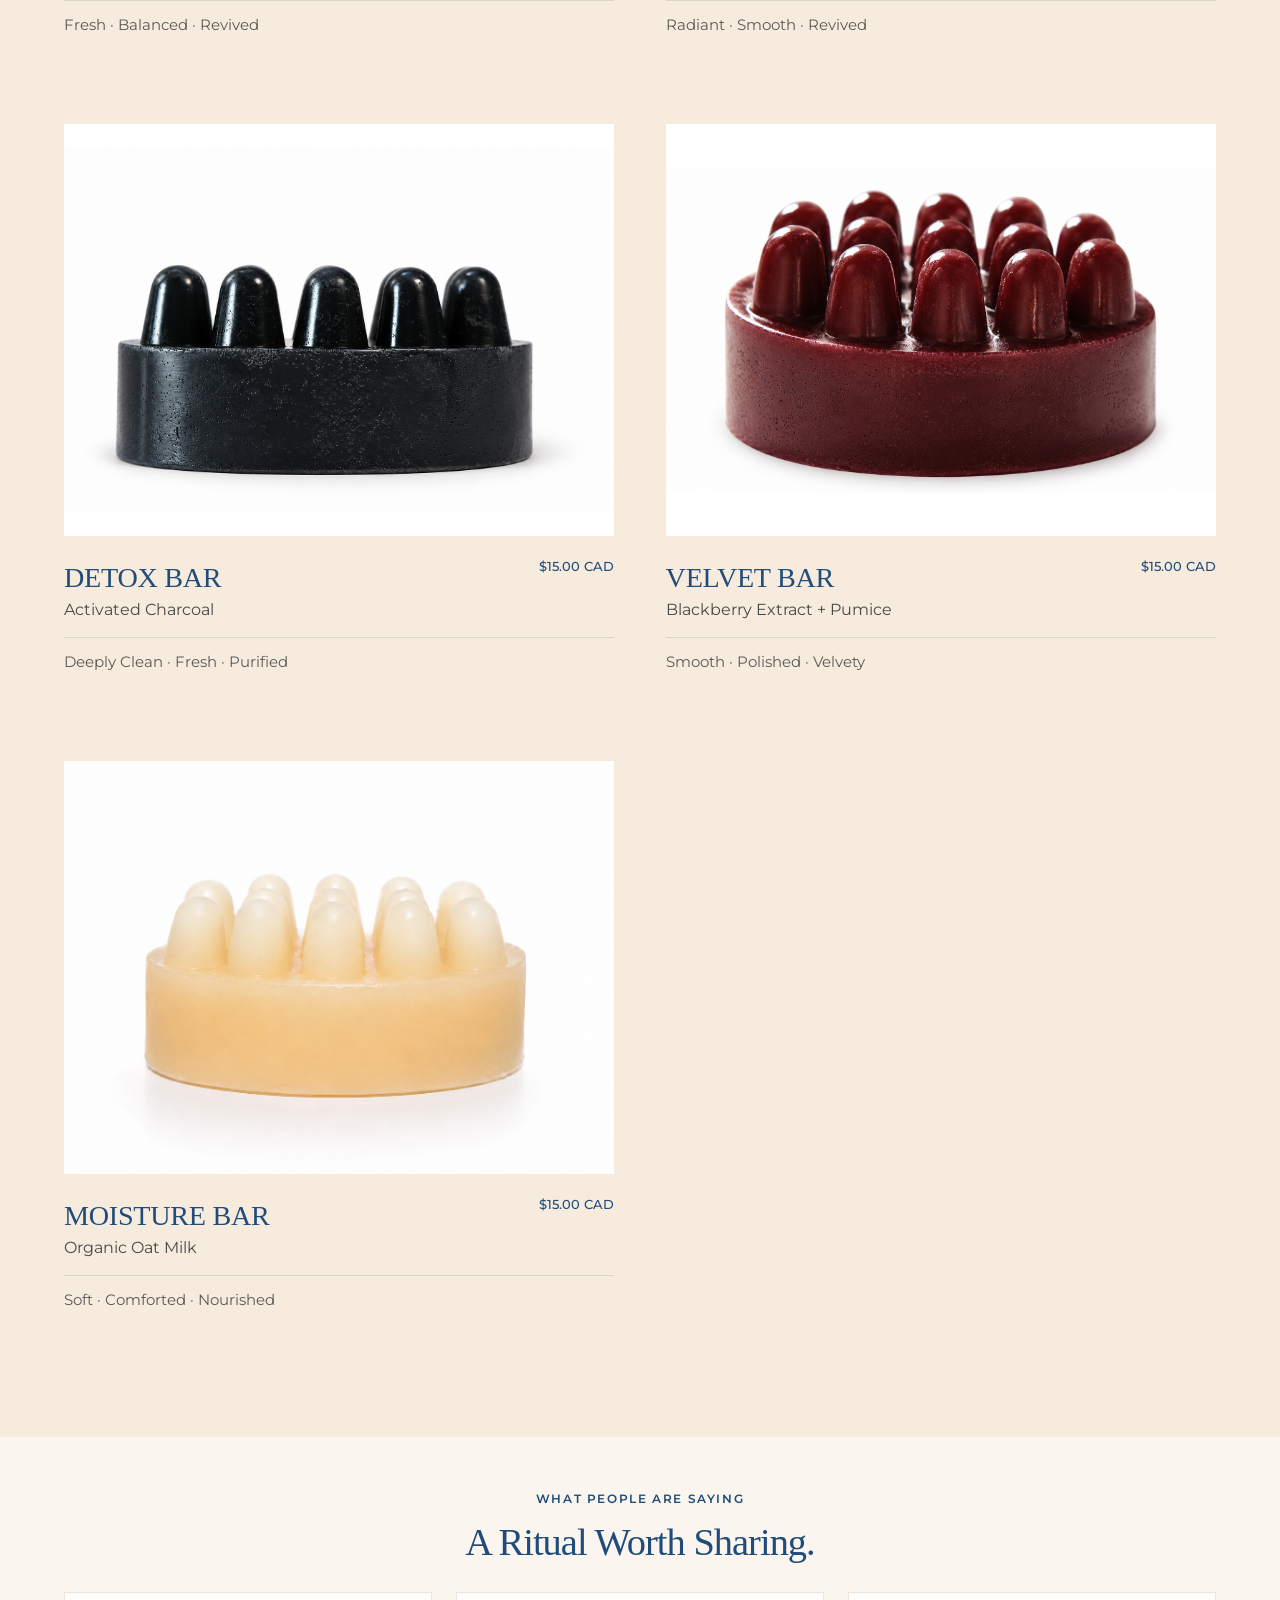
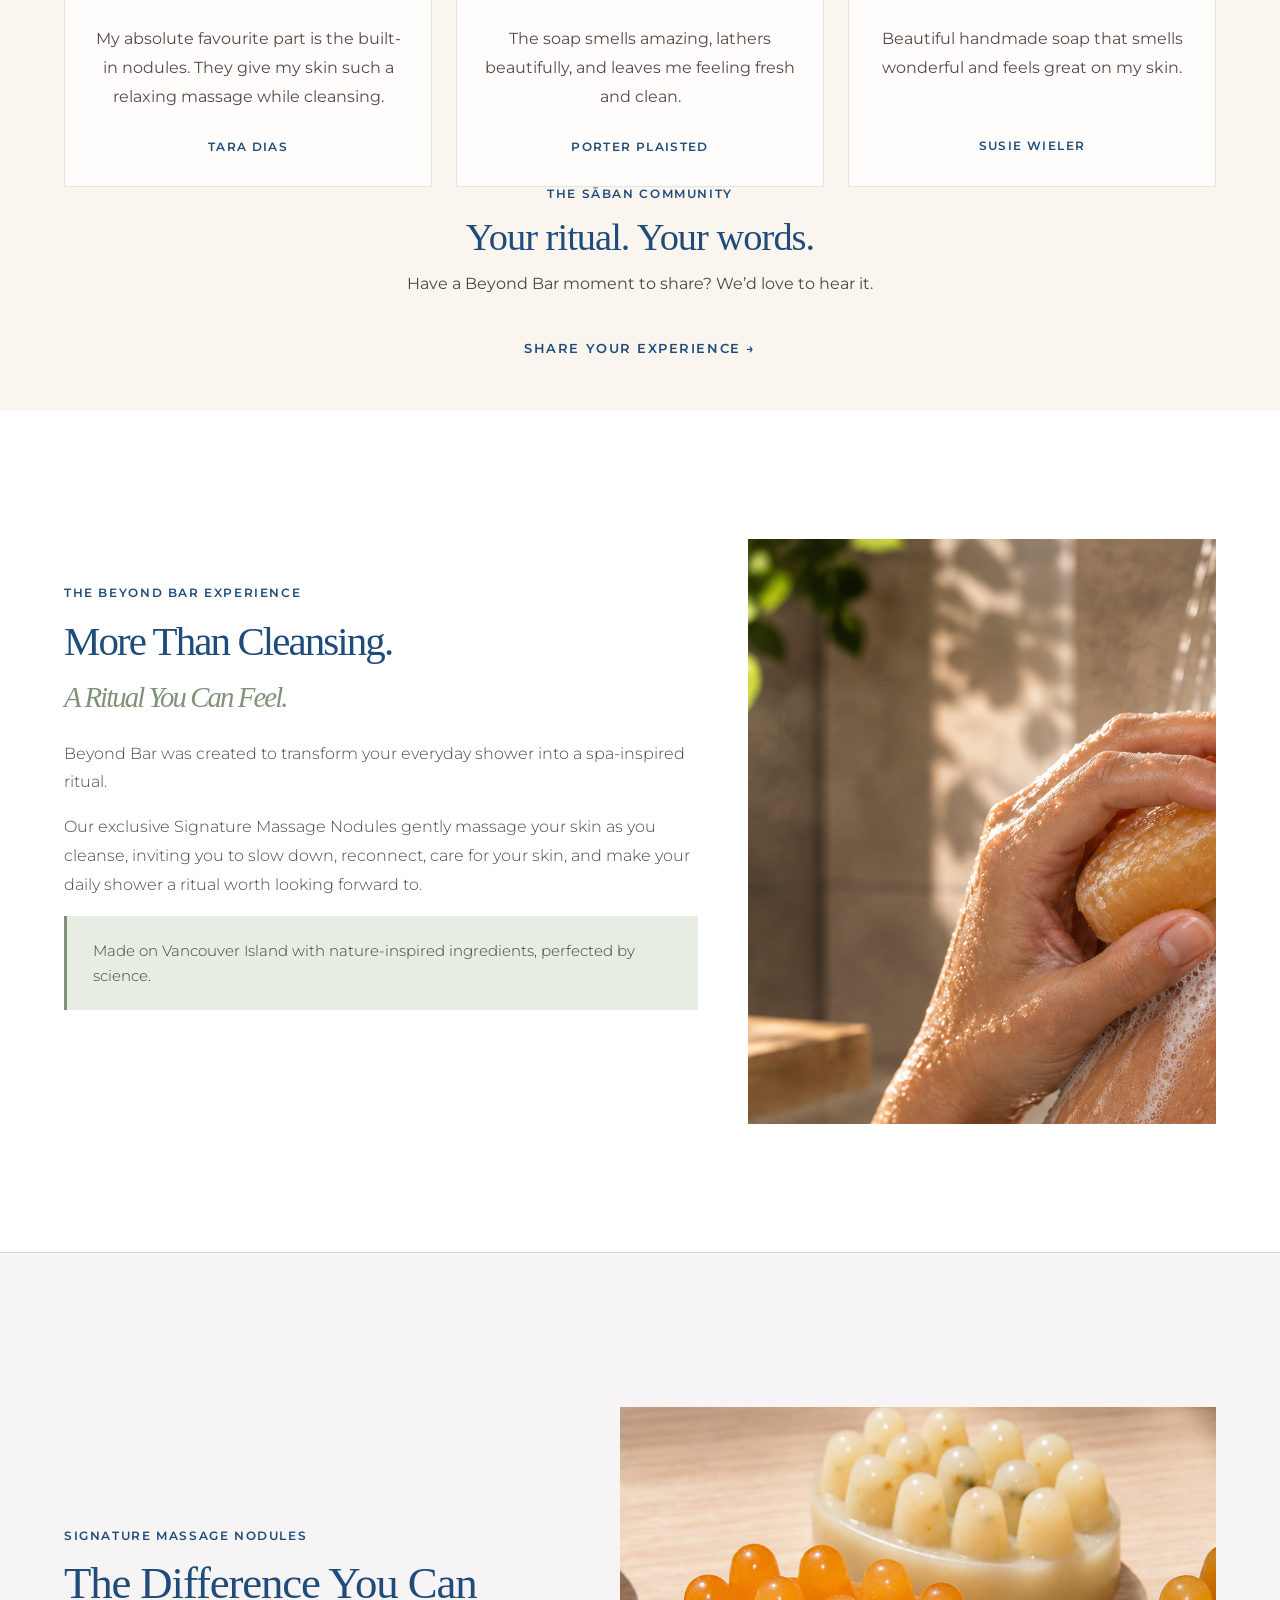
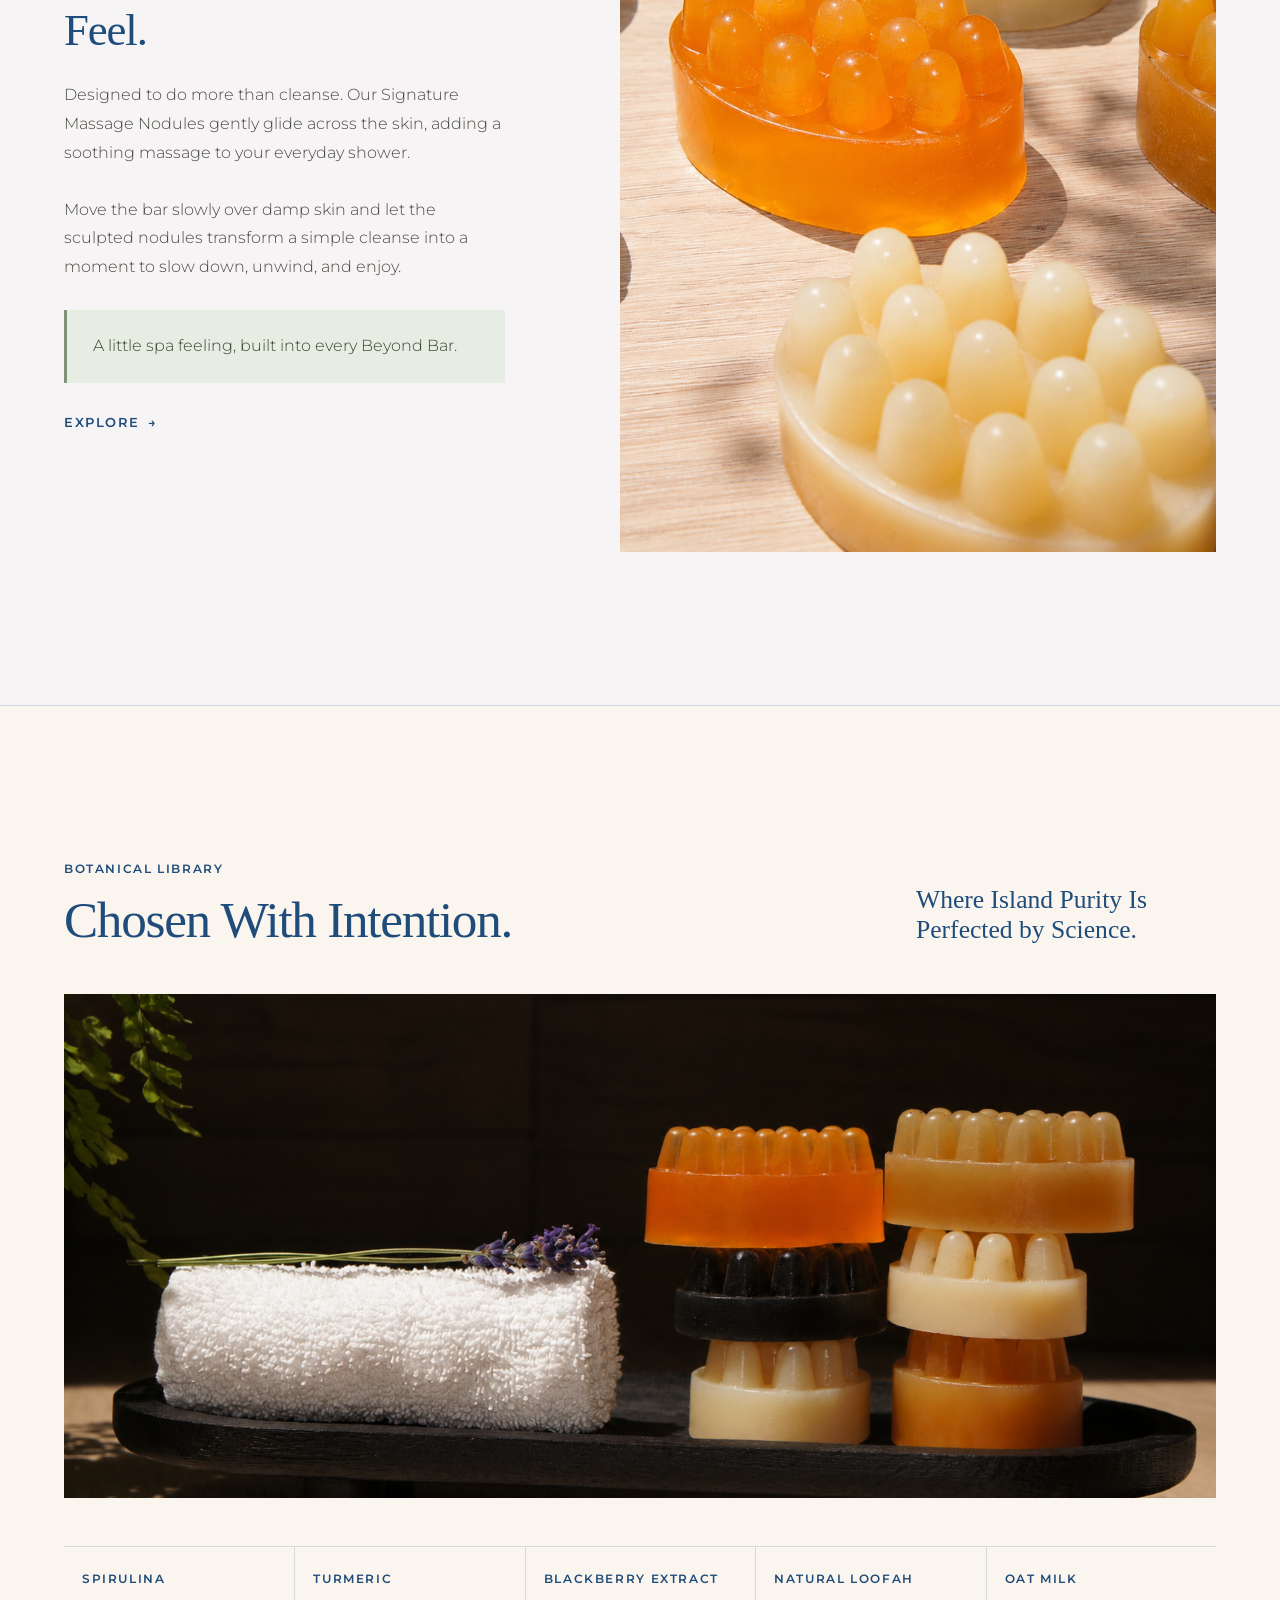
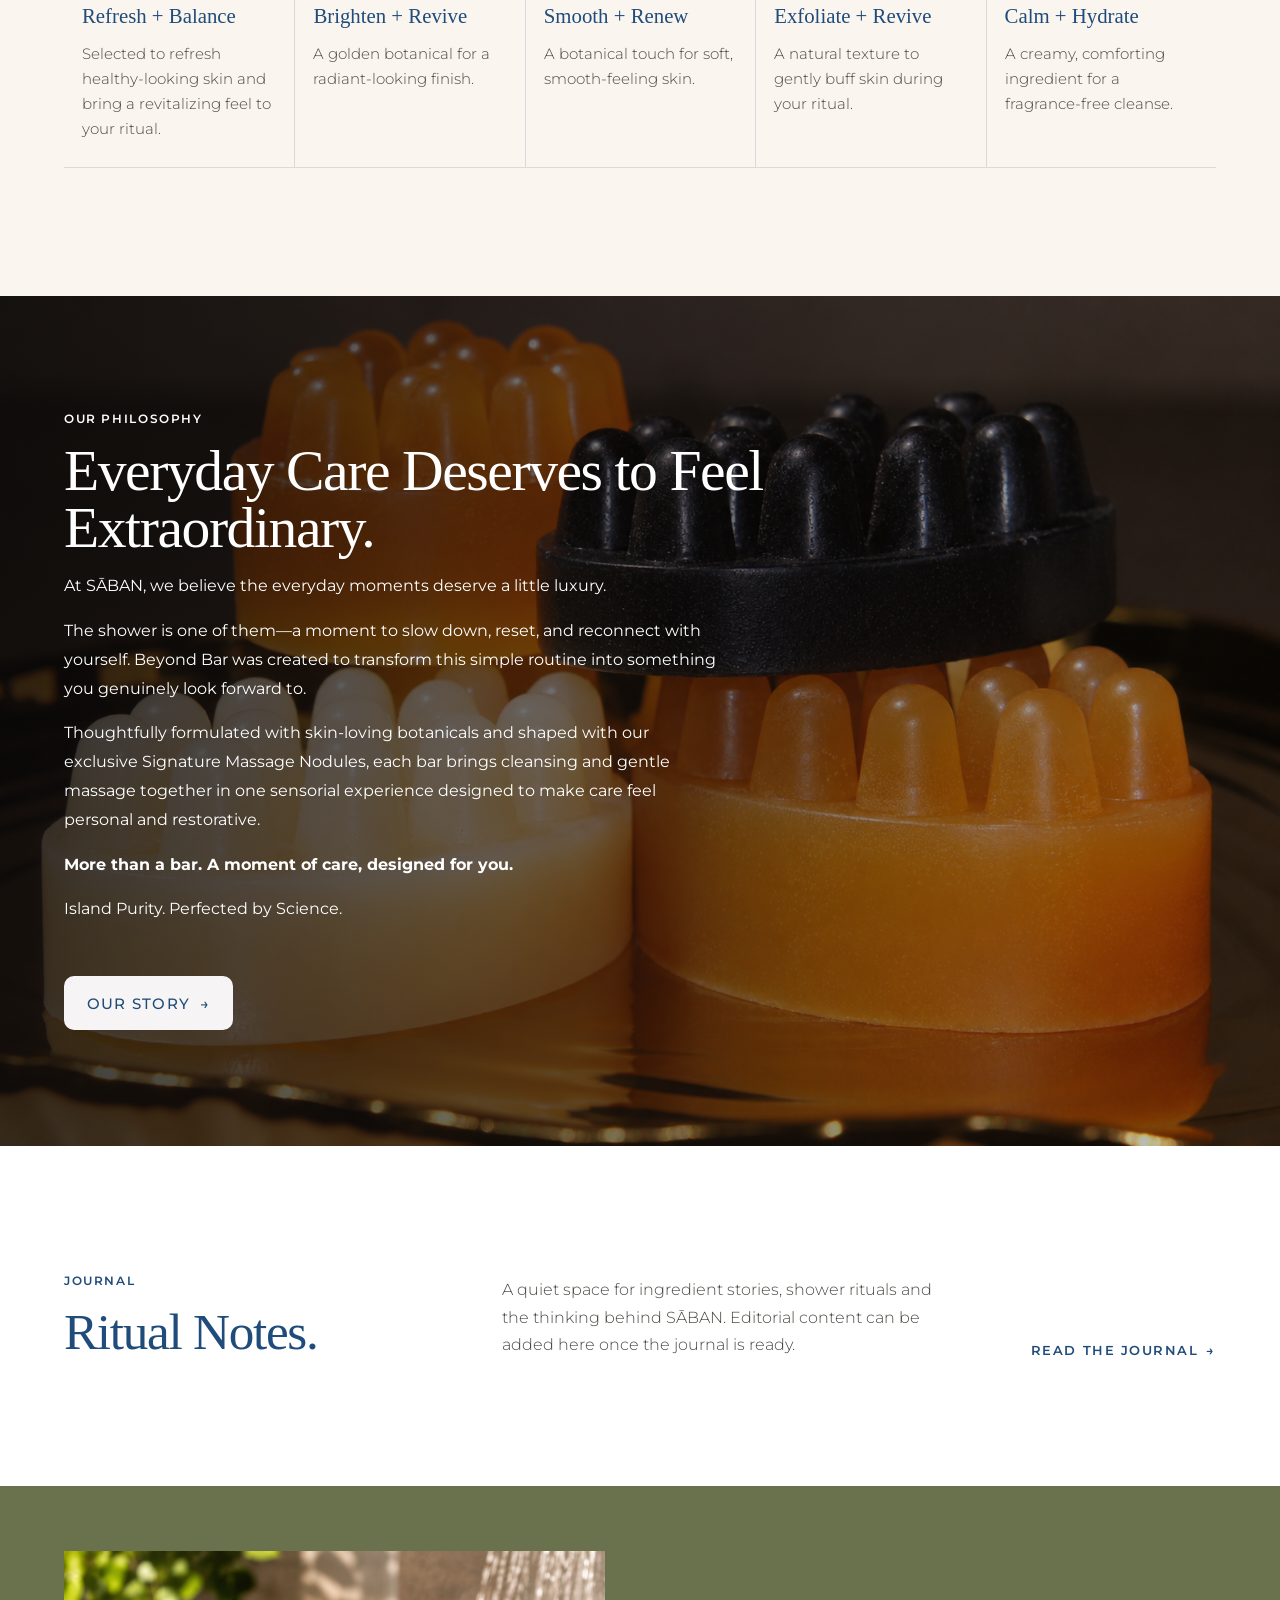
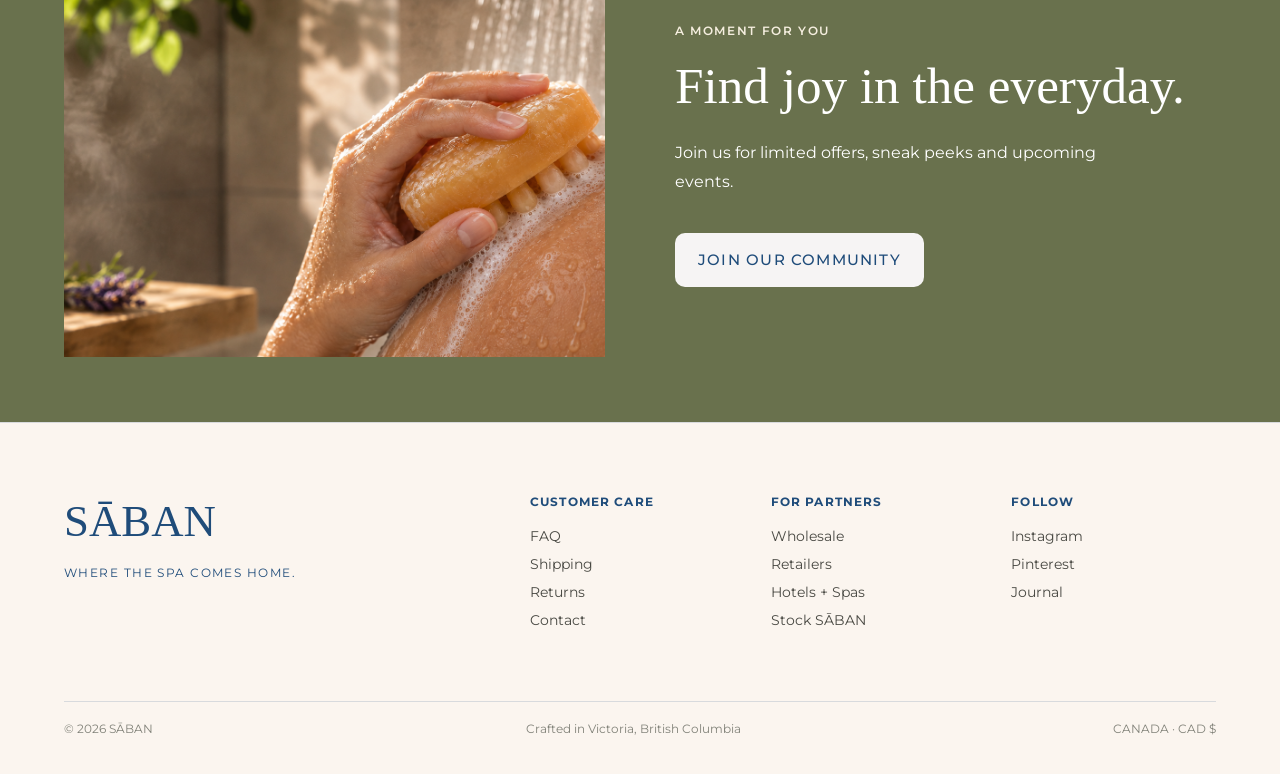
==== commit 41d415eb: "Update image source and alt text for nodules" ====
--- a/index.html
+++ b/index.html
@@ -185,7 +185,7 @@
 
      </div>
      <figure class="about-editorial-image">
-      <img alt="Close view of smooth rounded nodules and ergonomic Beyond Bar shape" loading="lazy" src="photos/massage-nodules.png"/>
+     <img alt="Close view of SĀBAN Signature Massage Nodules" loading="lazy" src="photos/saban-signature-nodules-natural-2026.png"/>
      </figure>
     </div>
   </section>
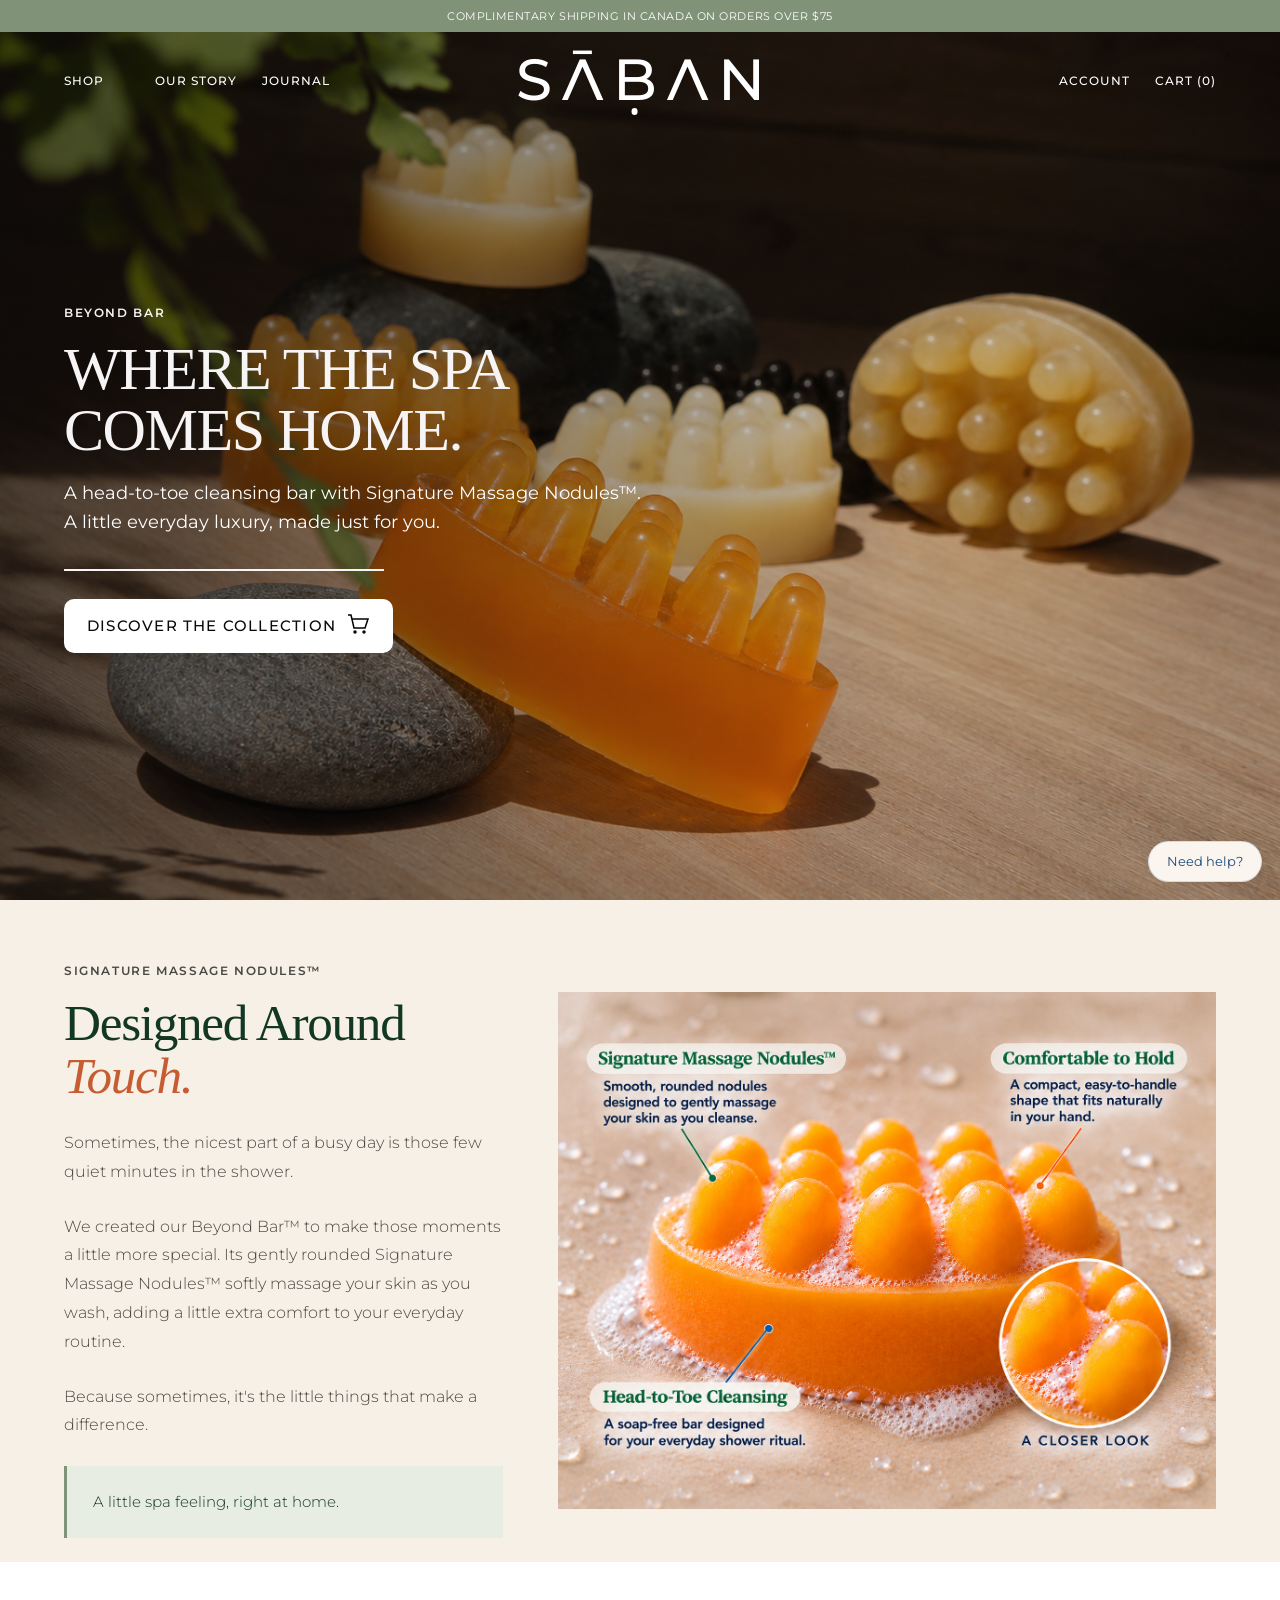
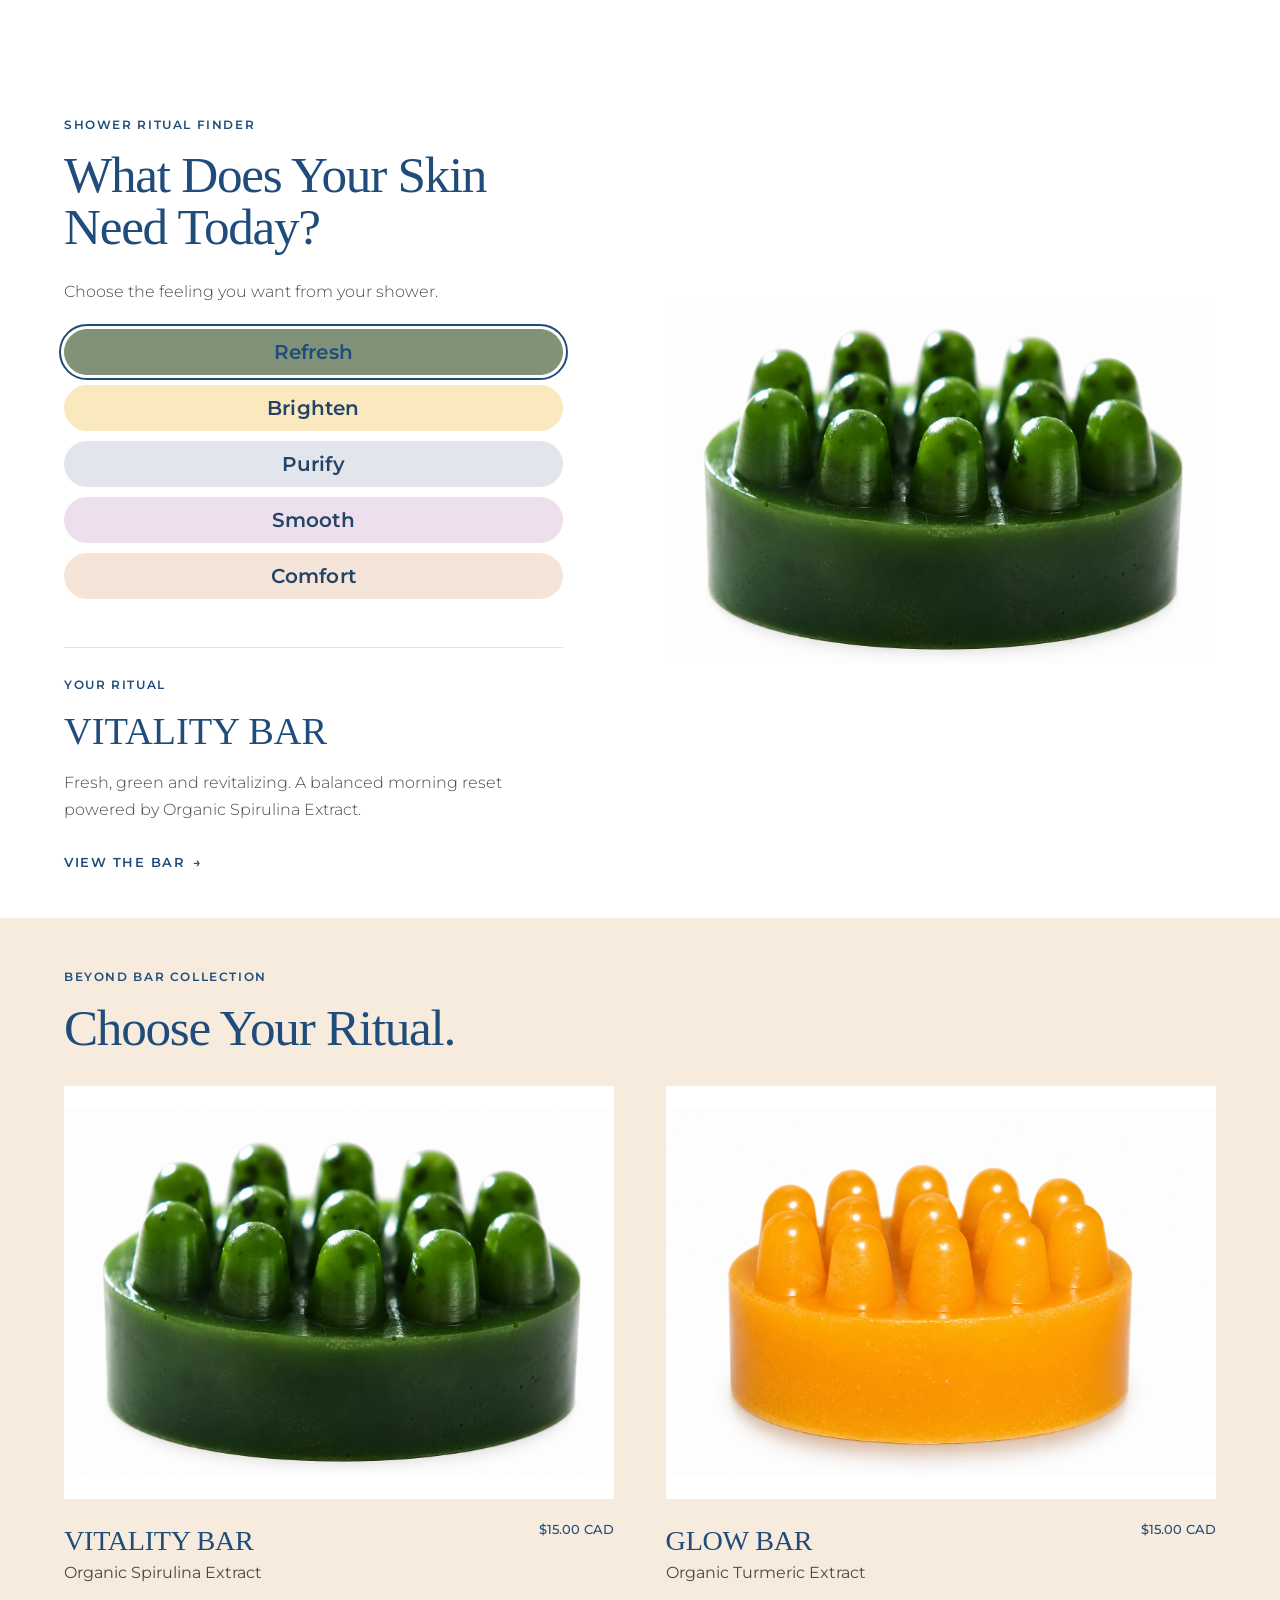
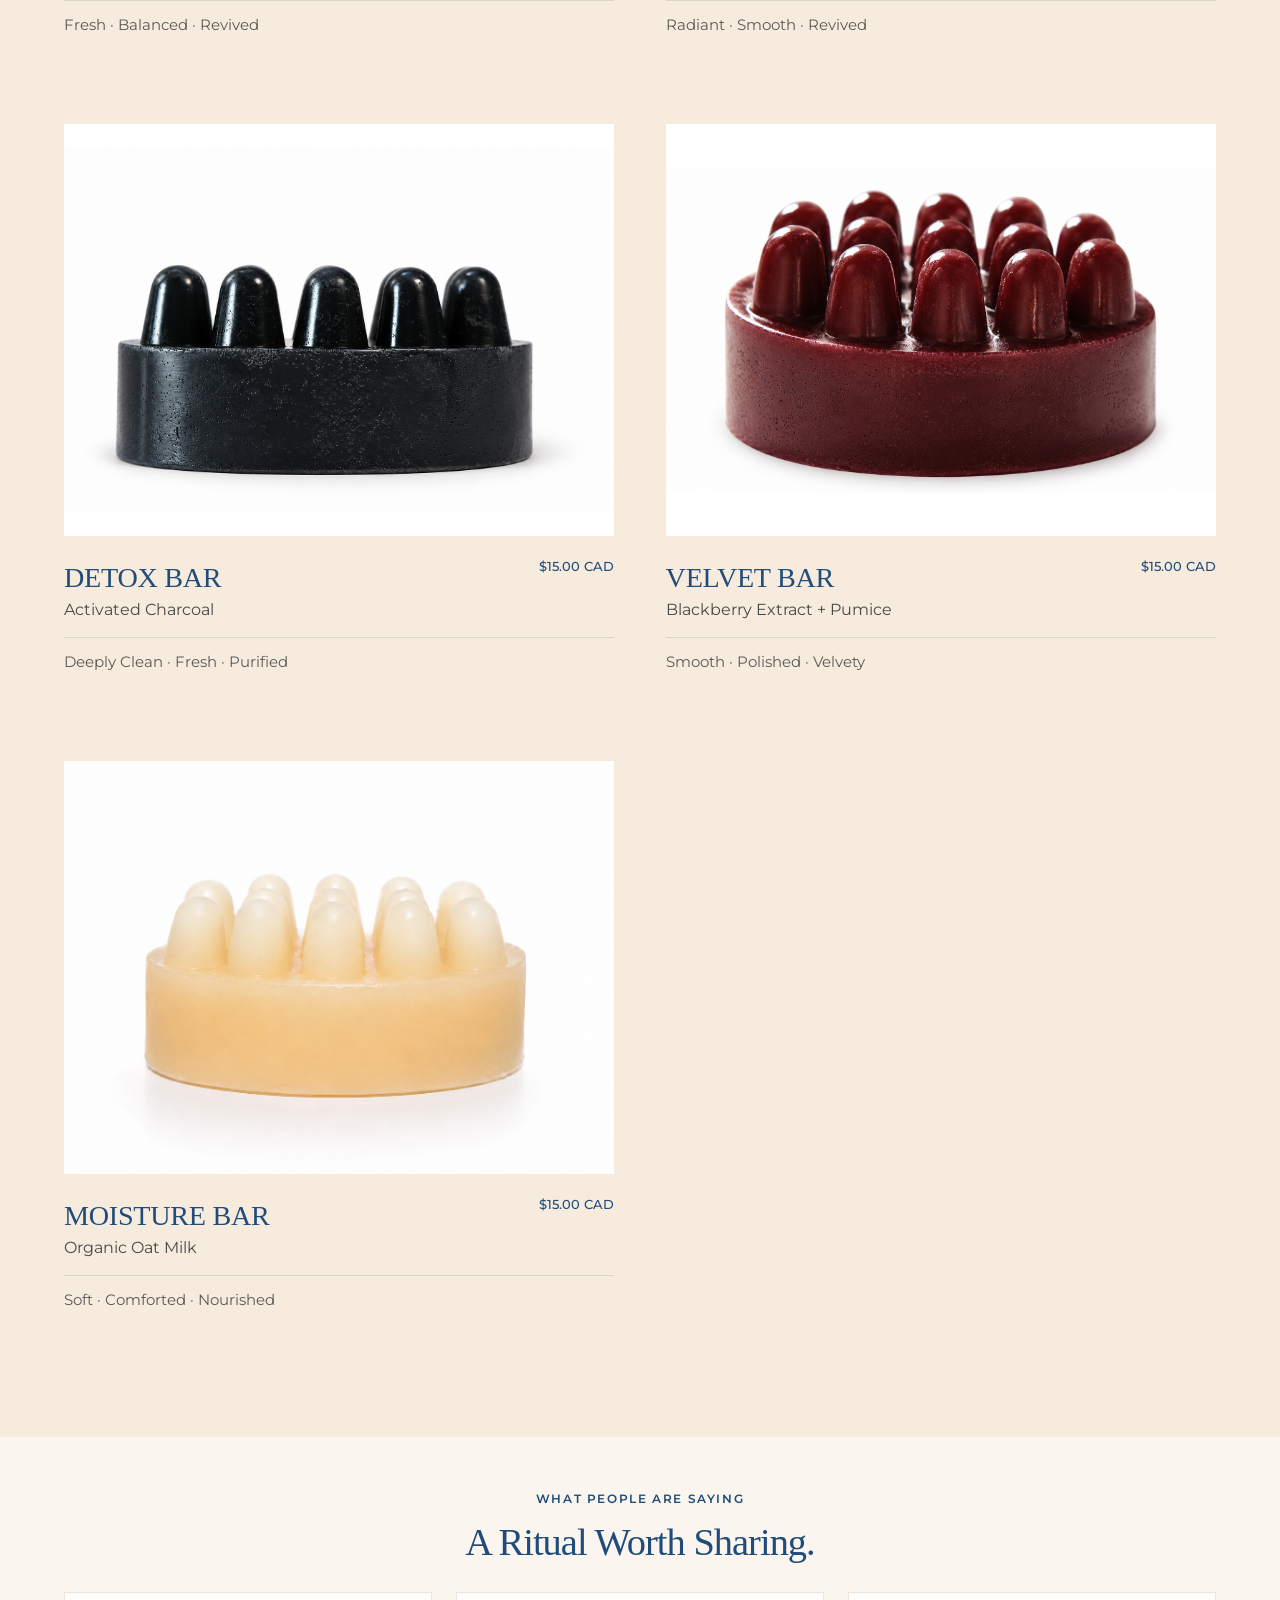
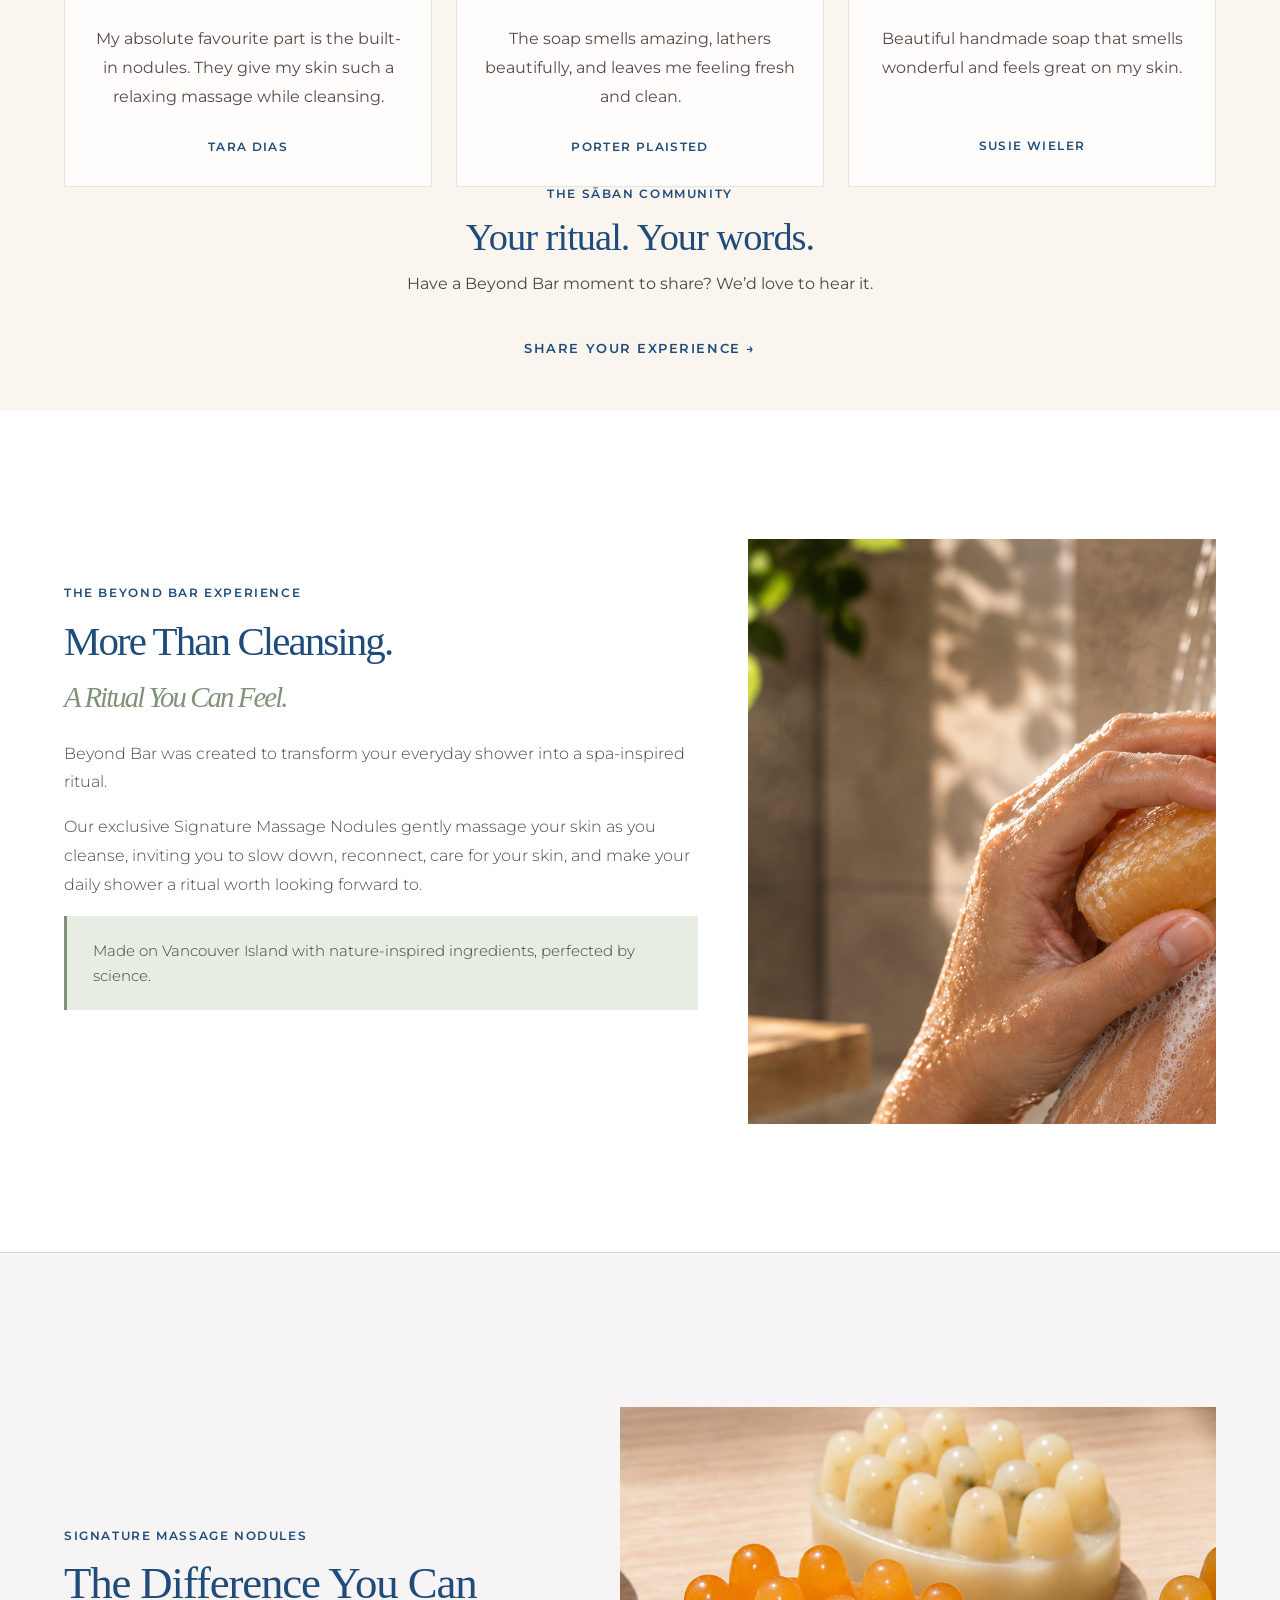
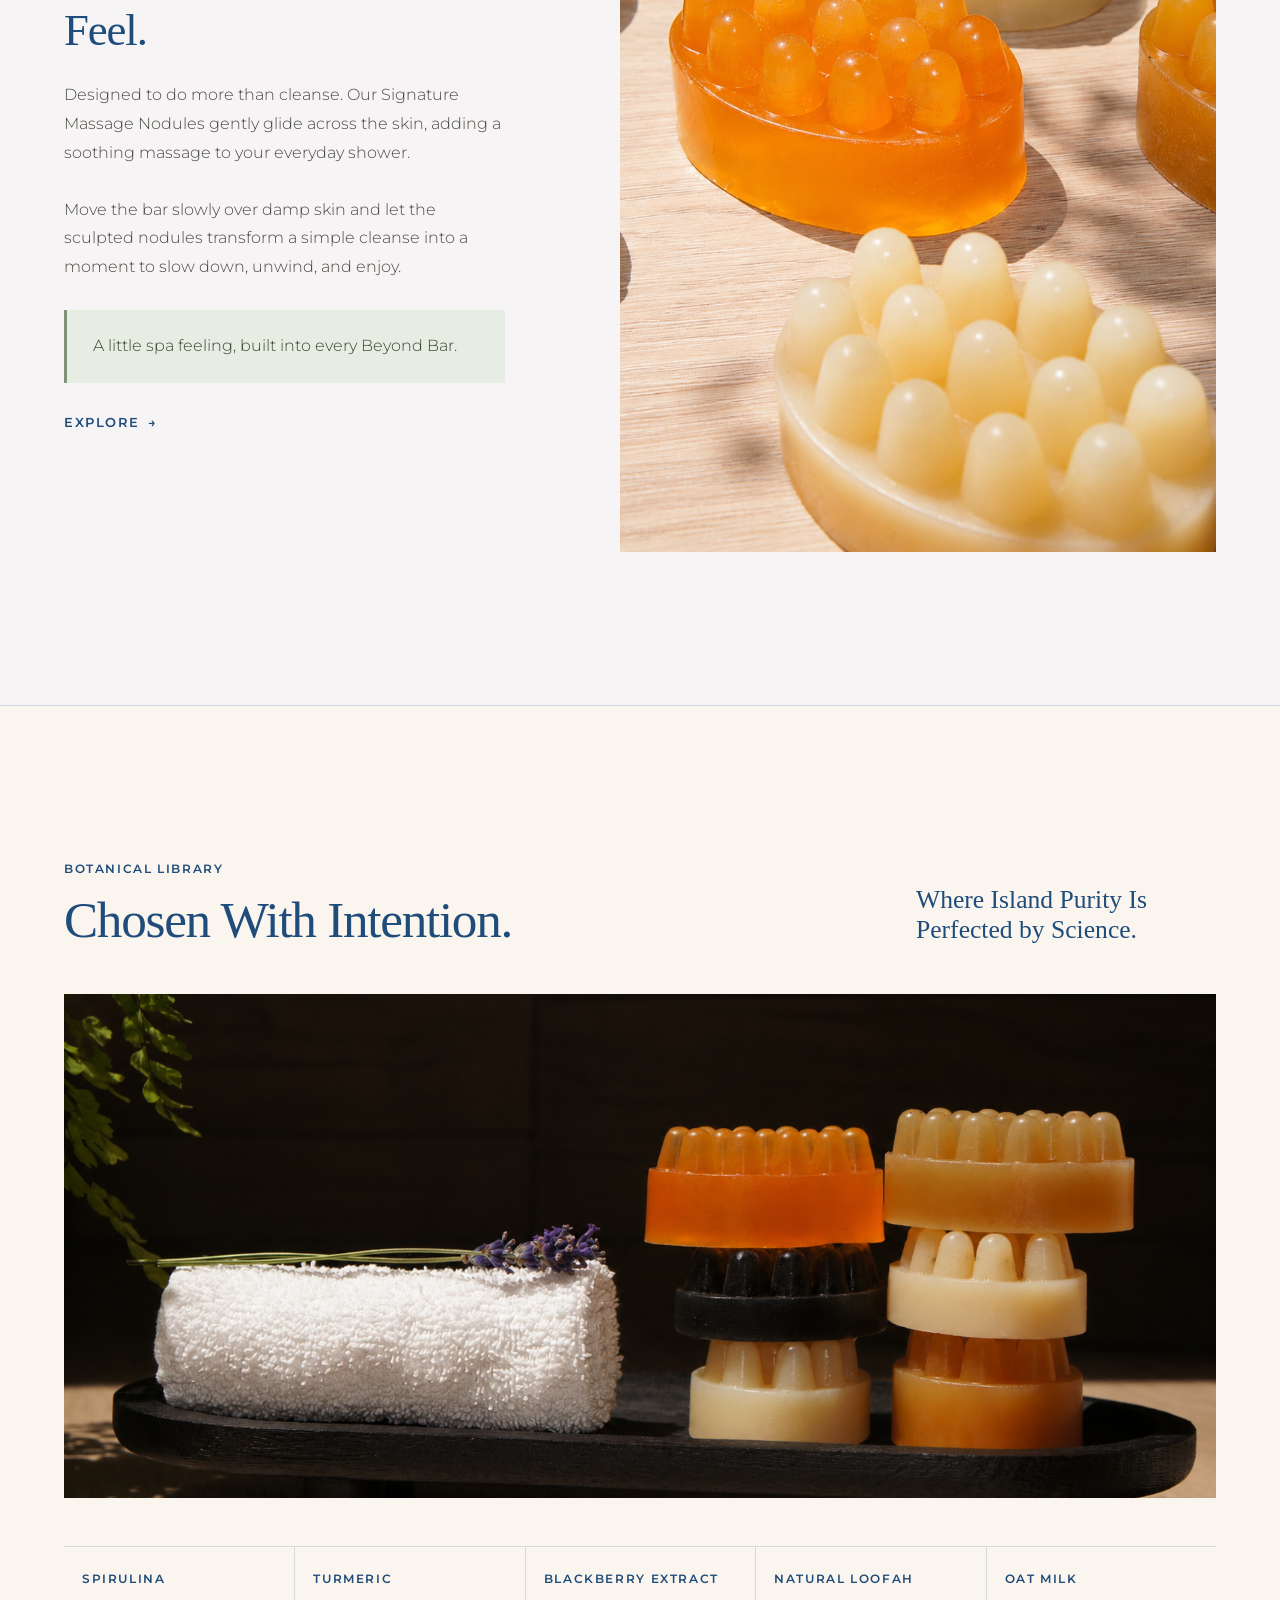
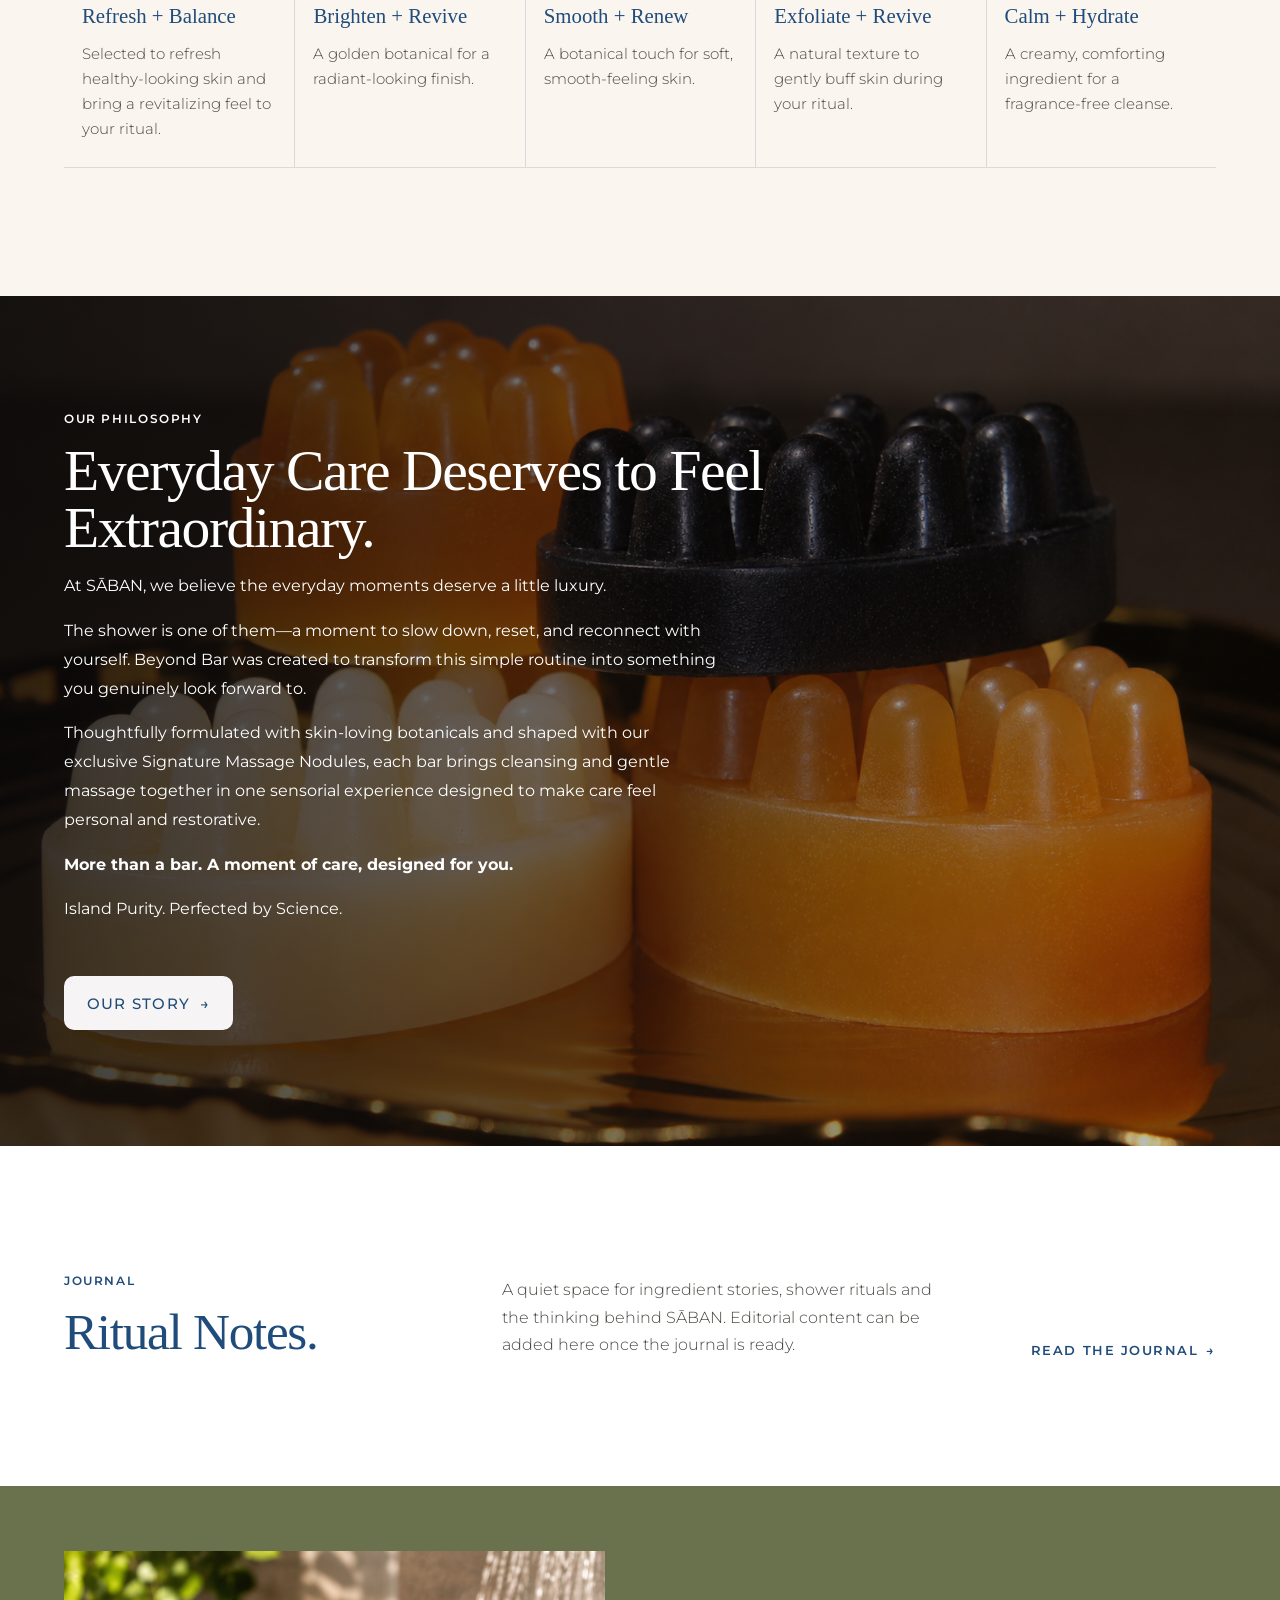
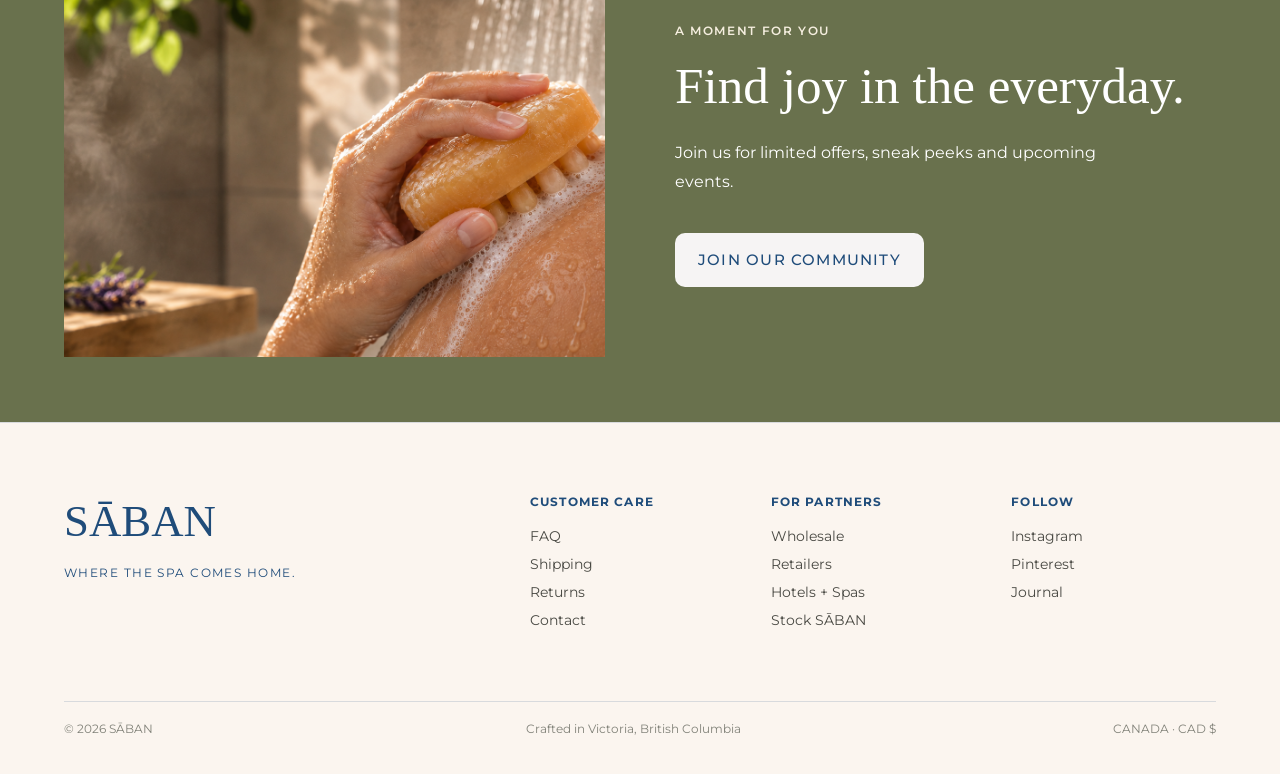
==== commit 9c4fe7ac: "Update image source for Glow Bar product" ====
--- a/index.html
+++ b/index.html
@@ -293,7 +293,7 @@
       <!-- GLOW -->
       <article class="product-card" id="glow">
        <a aria-label="View Glow Bar" class="product-image-link" href="glow.html">
-       <img alt="Glow Bar with Signature Massage Nodules" loading="lazy" src="photos/Glow massage bar (1).png"/>
+       <img alt="Glow Bar with Signature Massage Nodules" loading="lazy" src="photos/Glossy Orange Massage Soap Bar.png"/>
        </a>
        <div class="product-card-copy">
         <div>
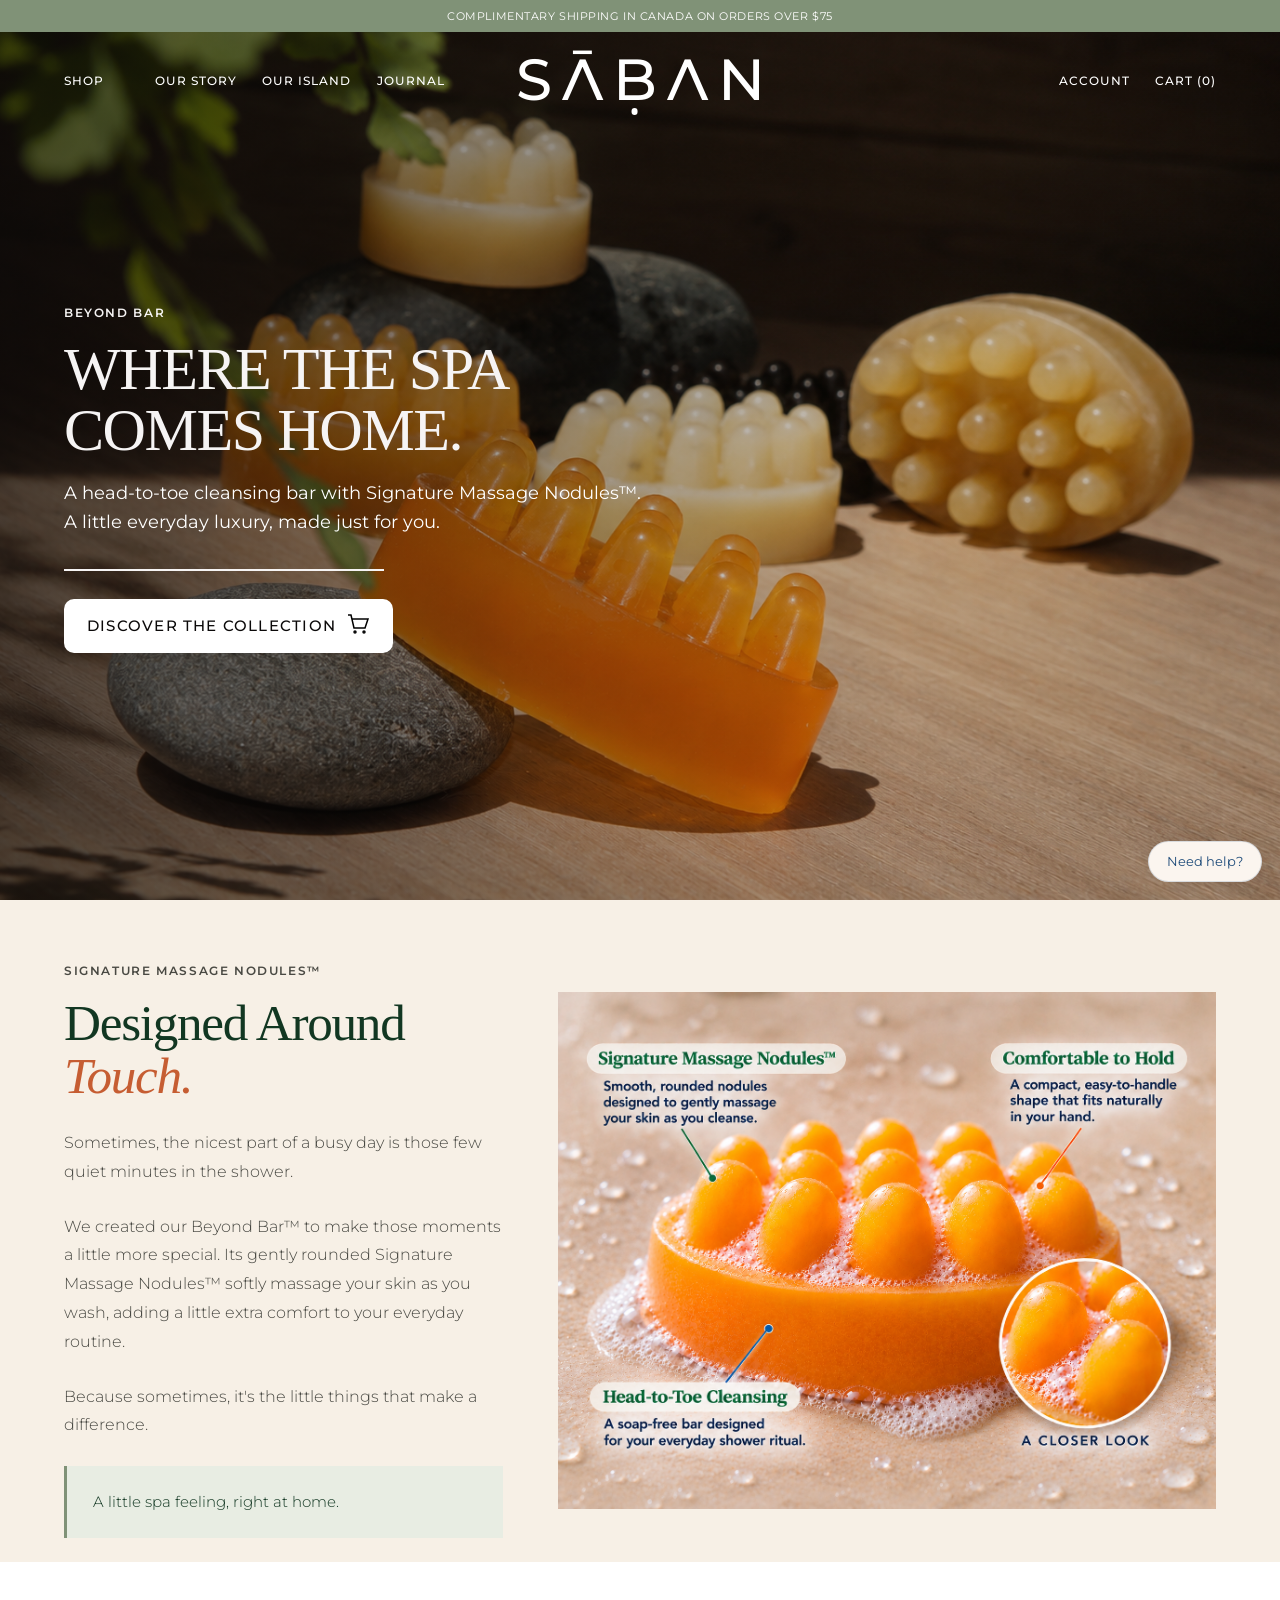
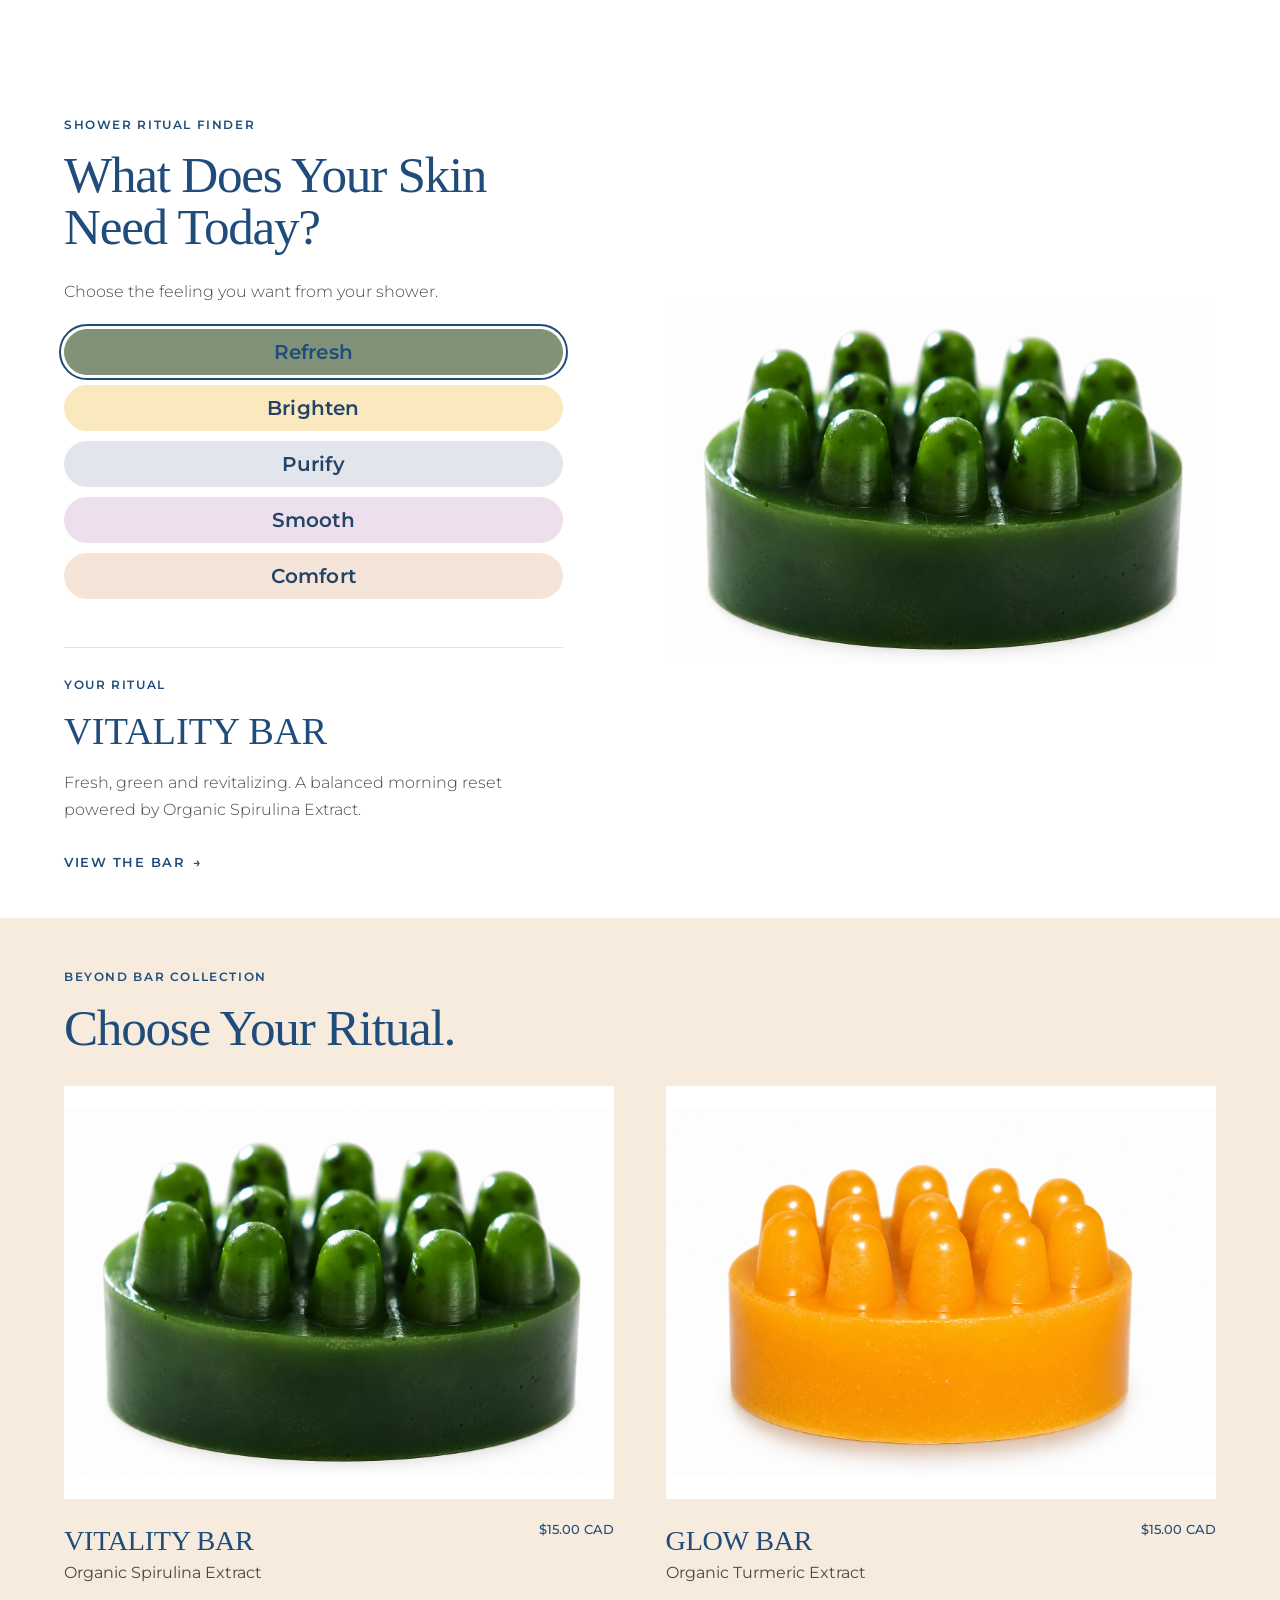
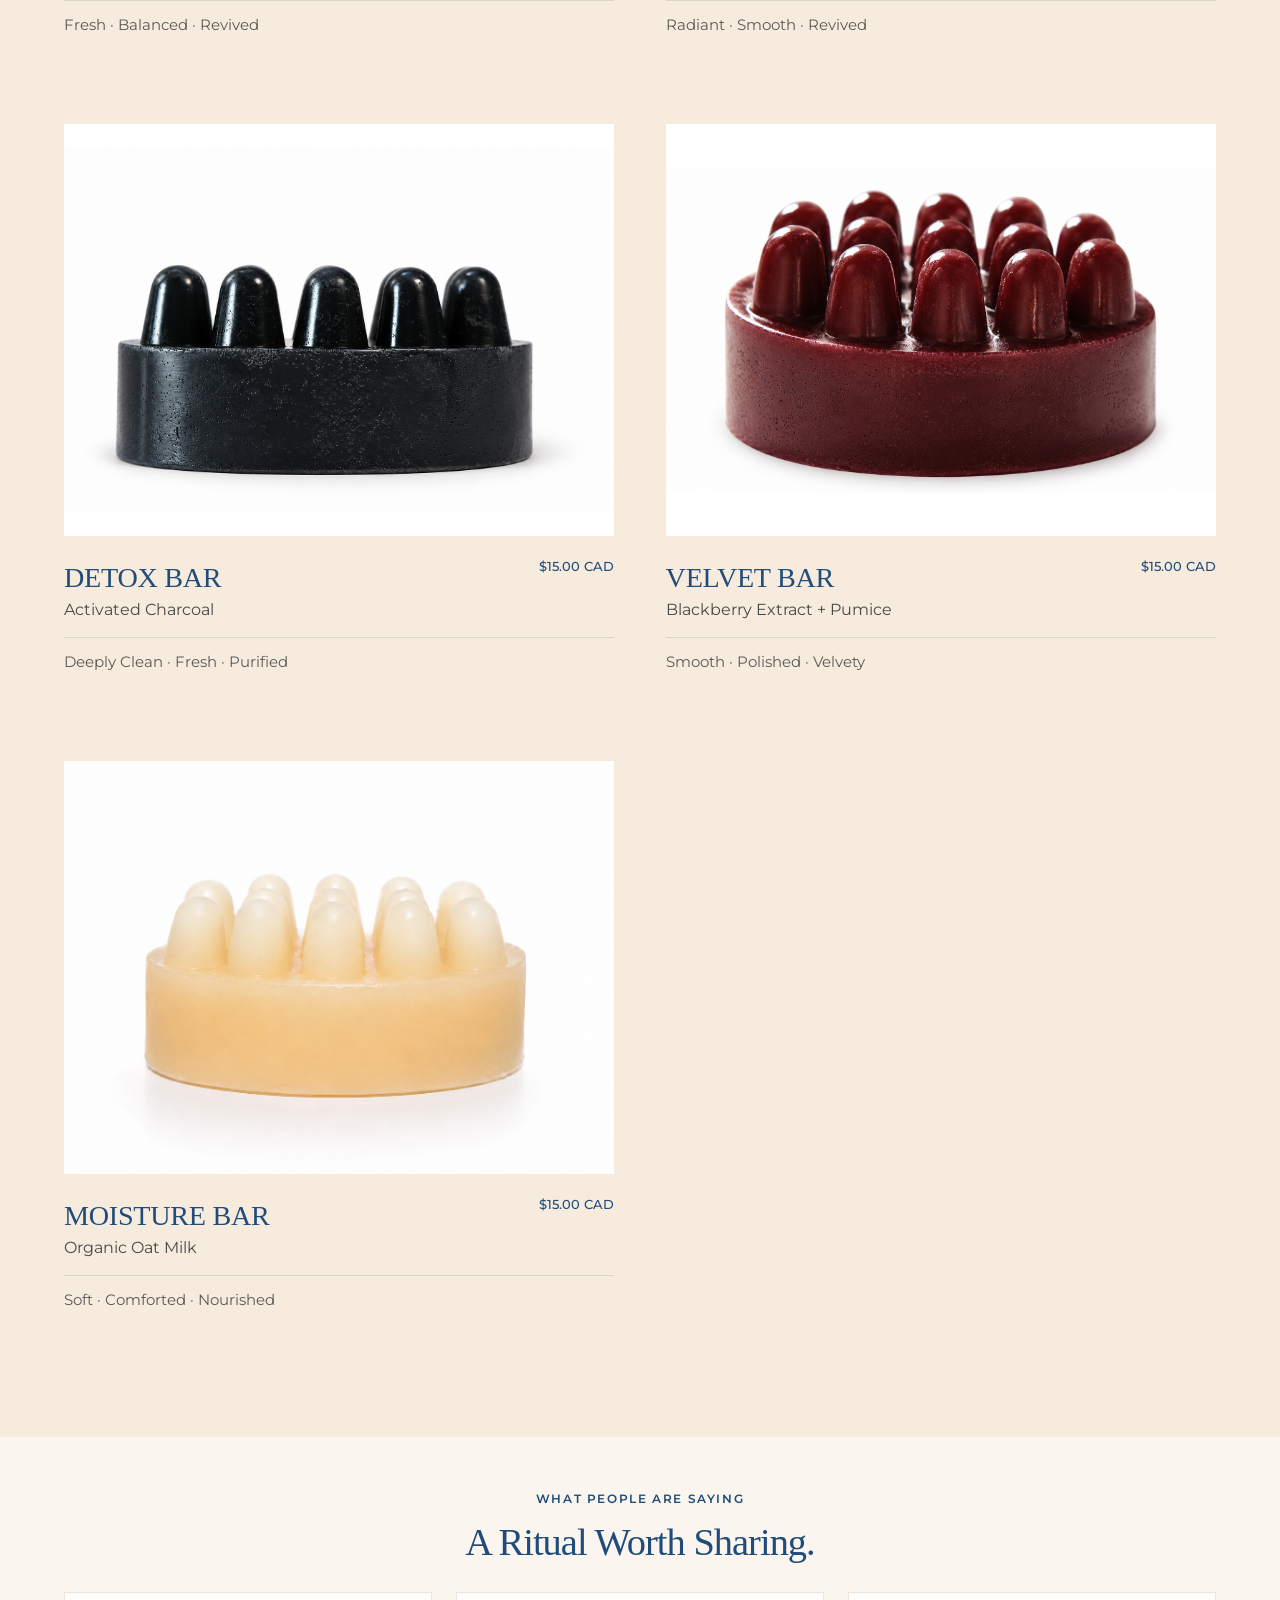
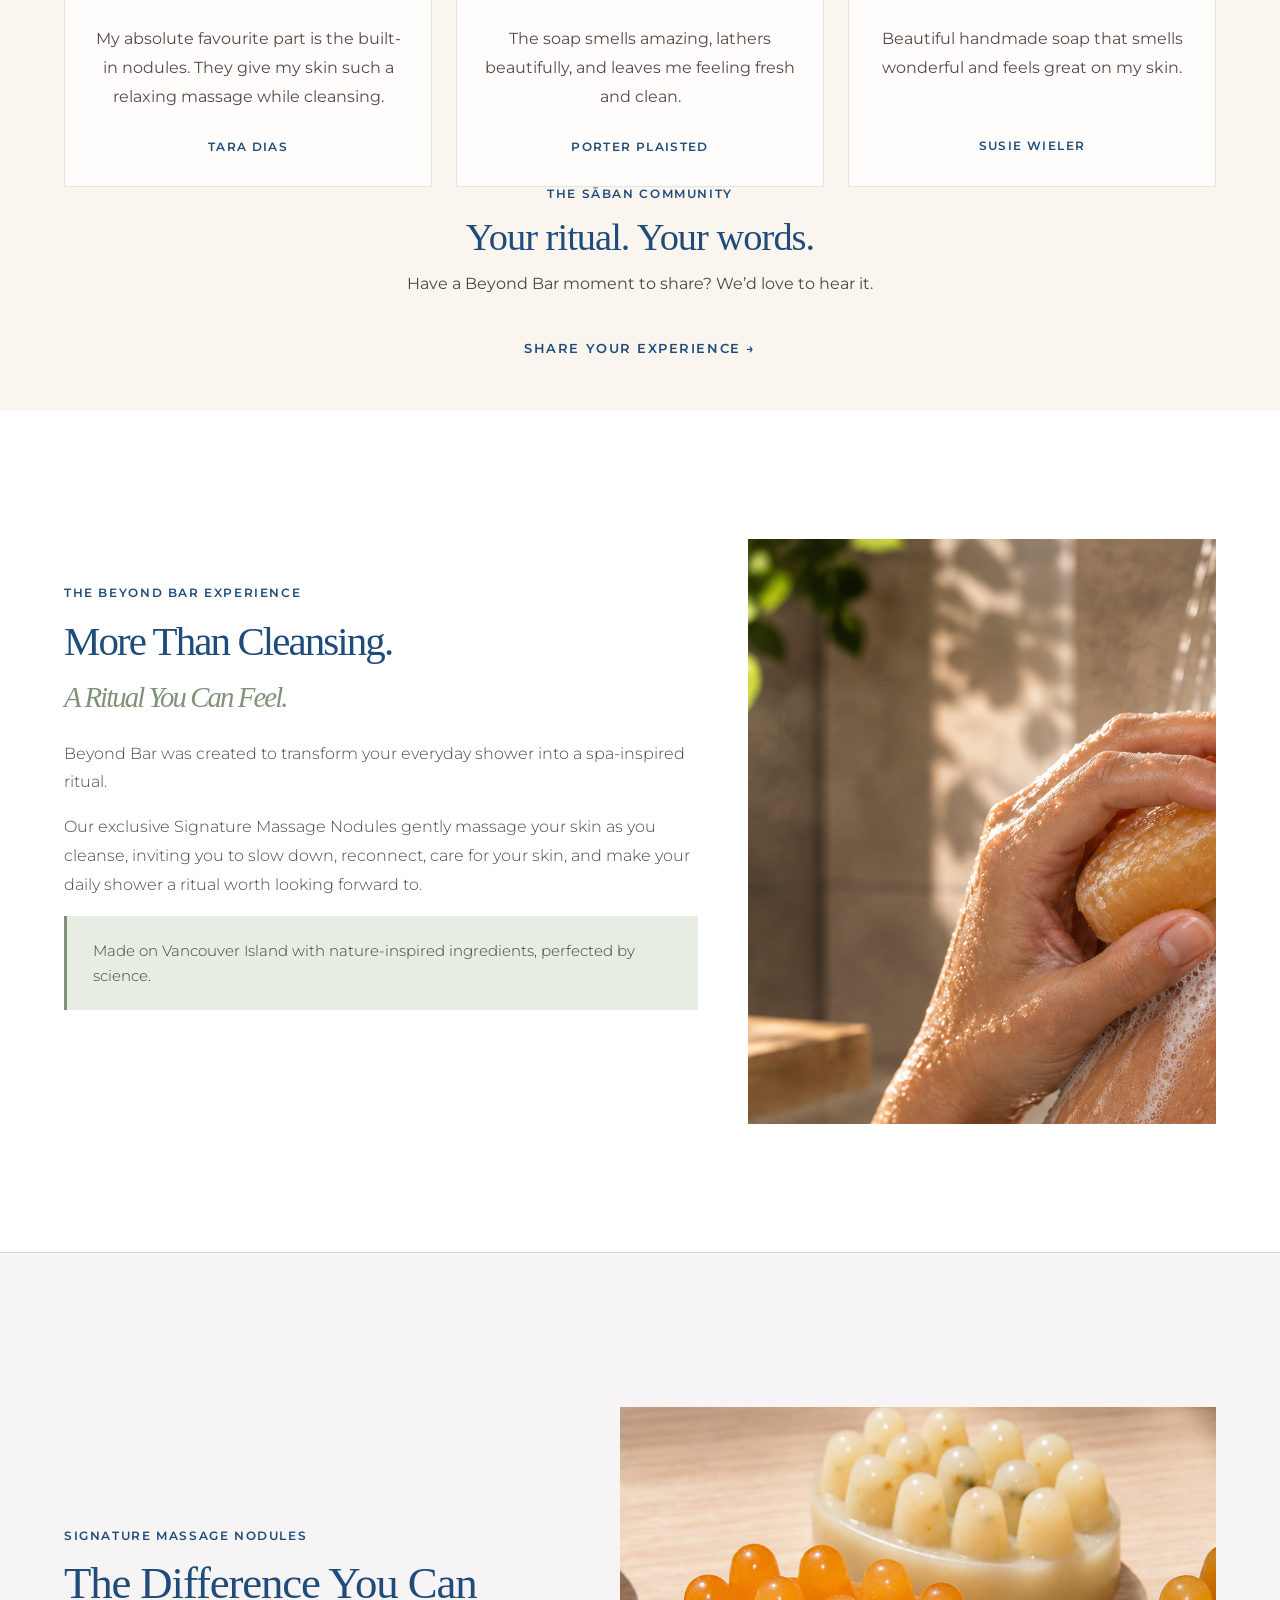
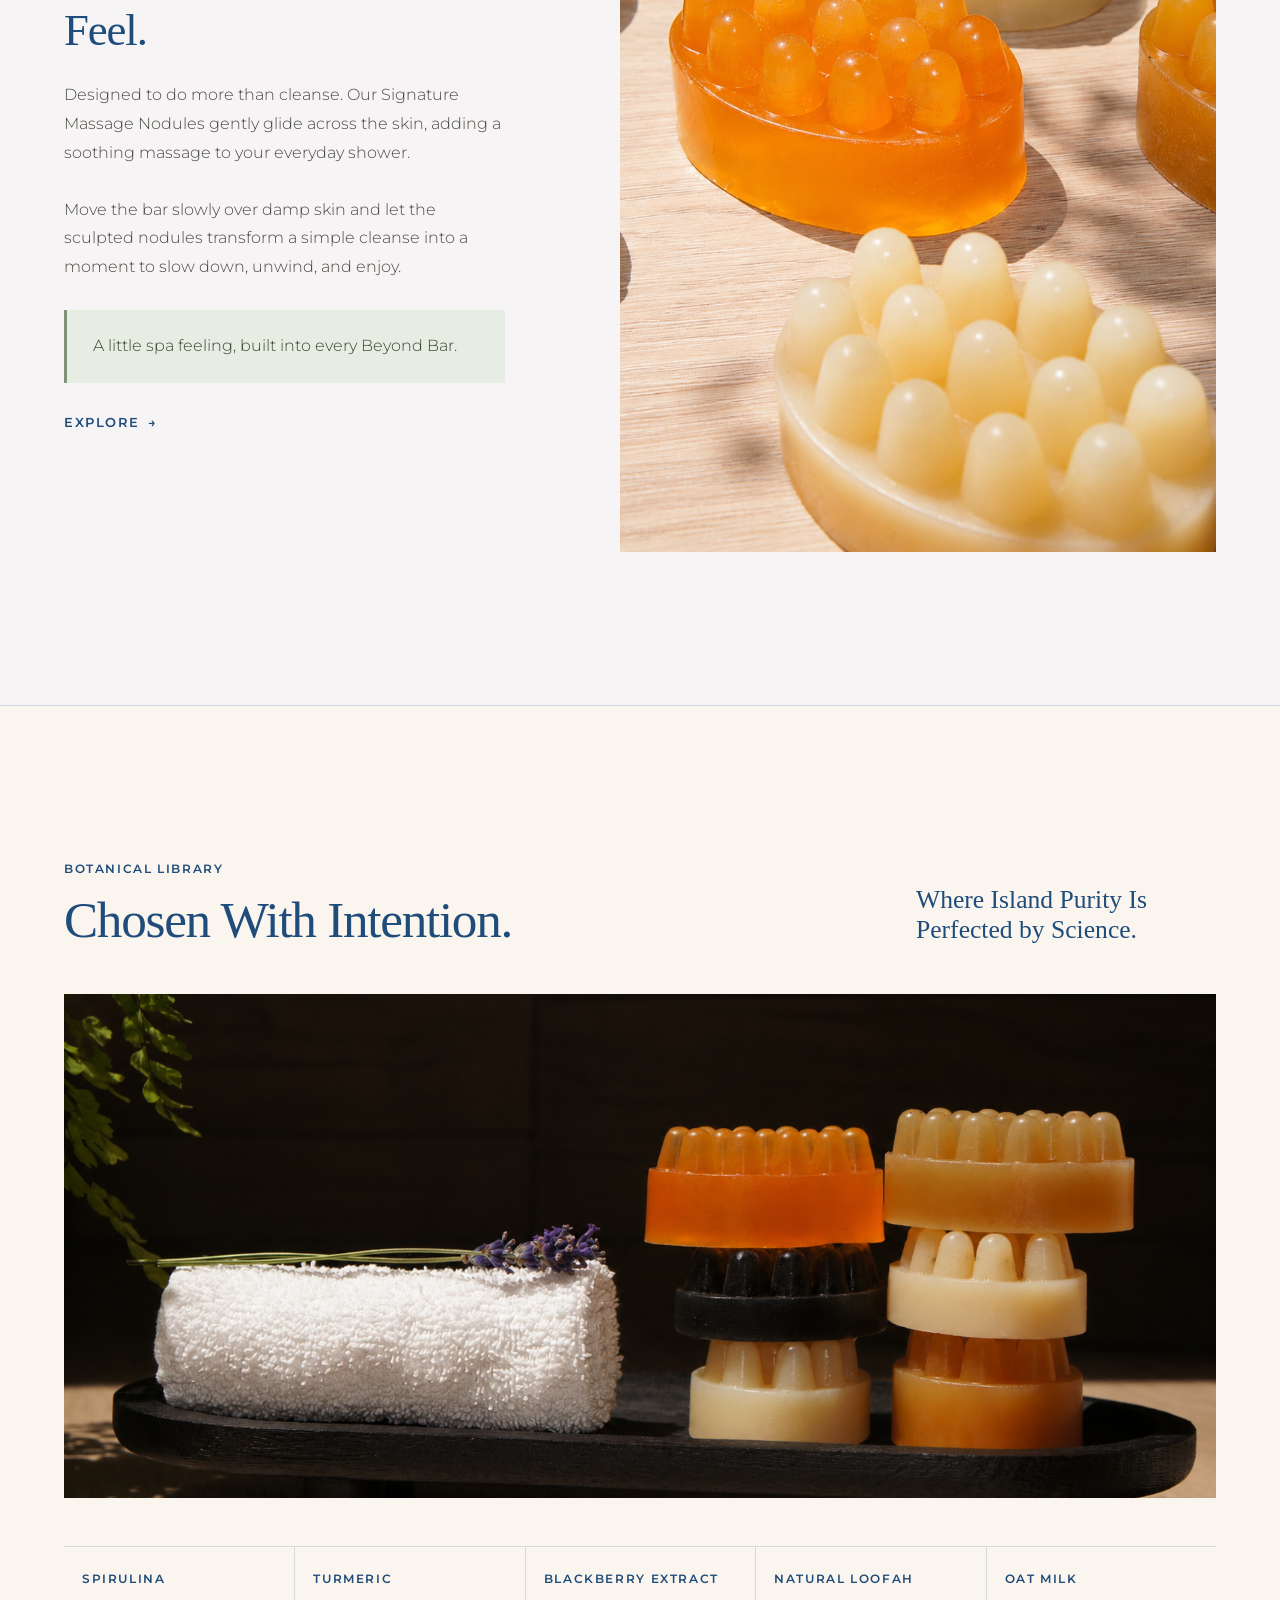
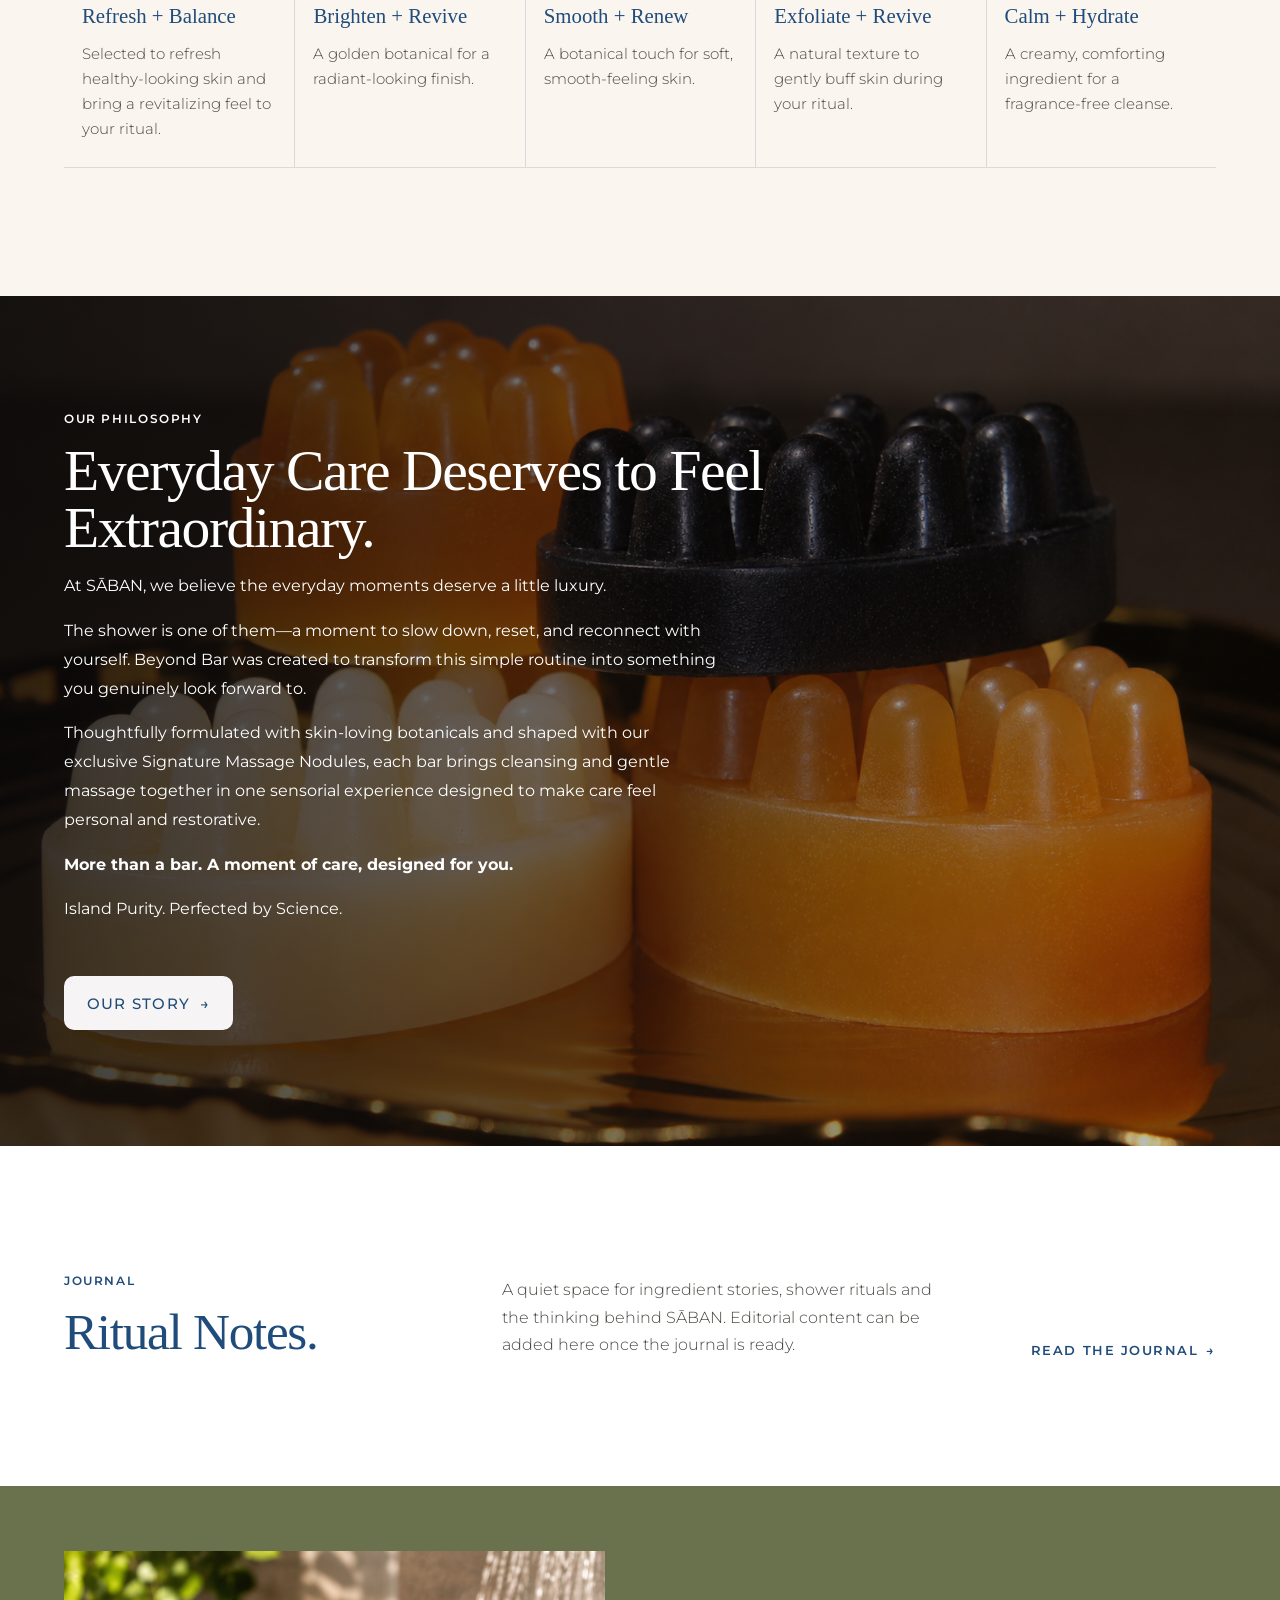
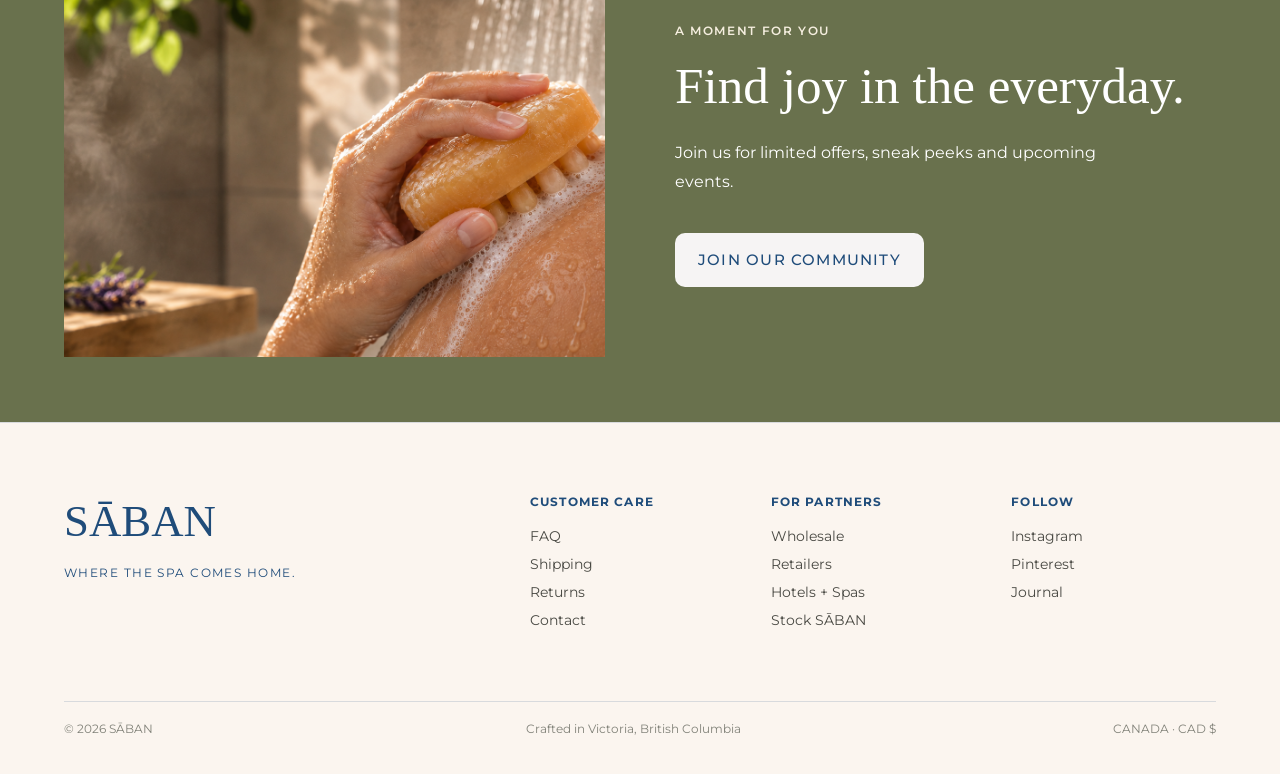
==== commit 676a609f: "Add 'OUR ISLAND' link to navigation" ====
--- a/index.html
+++ b/index.html
@@ -47,6 +47,12 @@
         OUR STORY
        </a>
       </li>
+<li>
+  <a href="our-island.html">
+    OUR ISLAND
+  </a>
+</li>
+
       <li>
        <a href="#journal">
         JOURNAL
